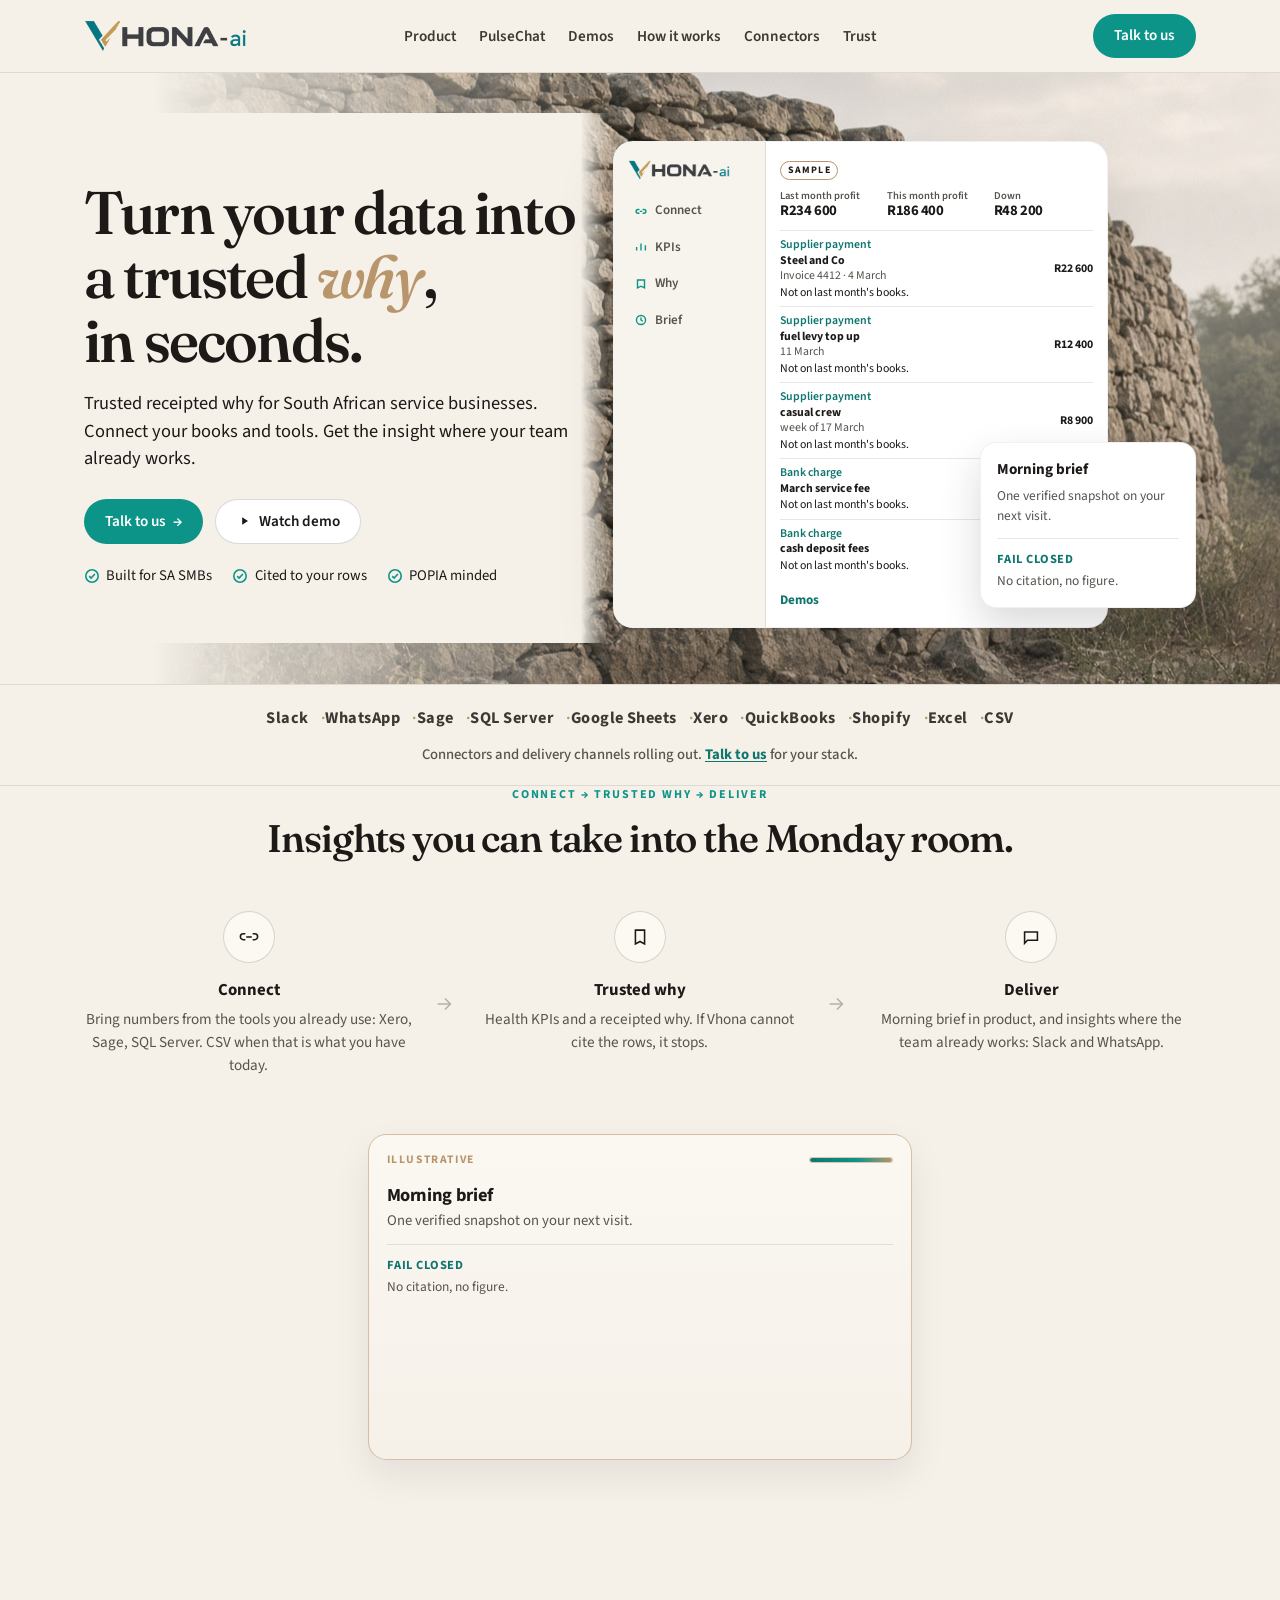
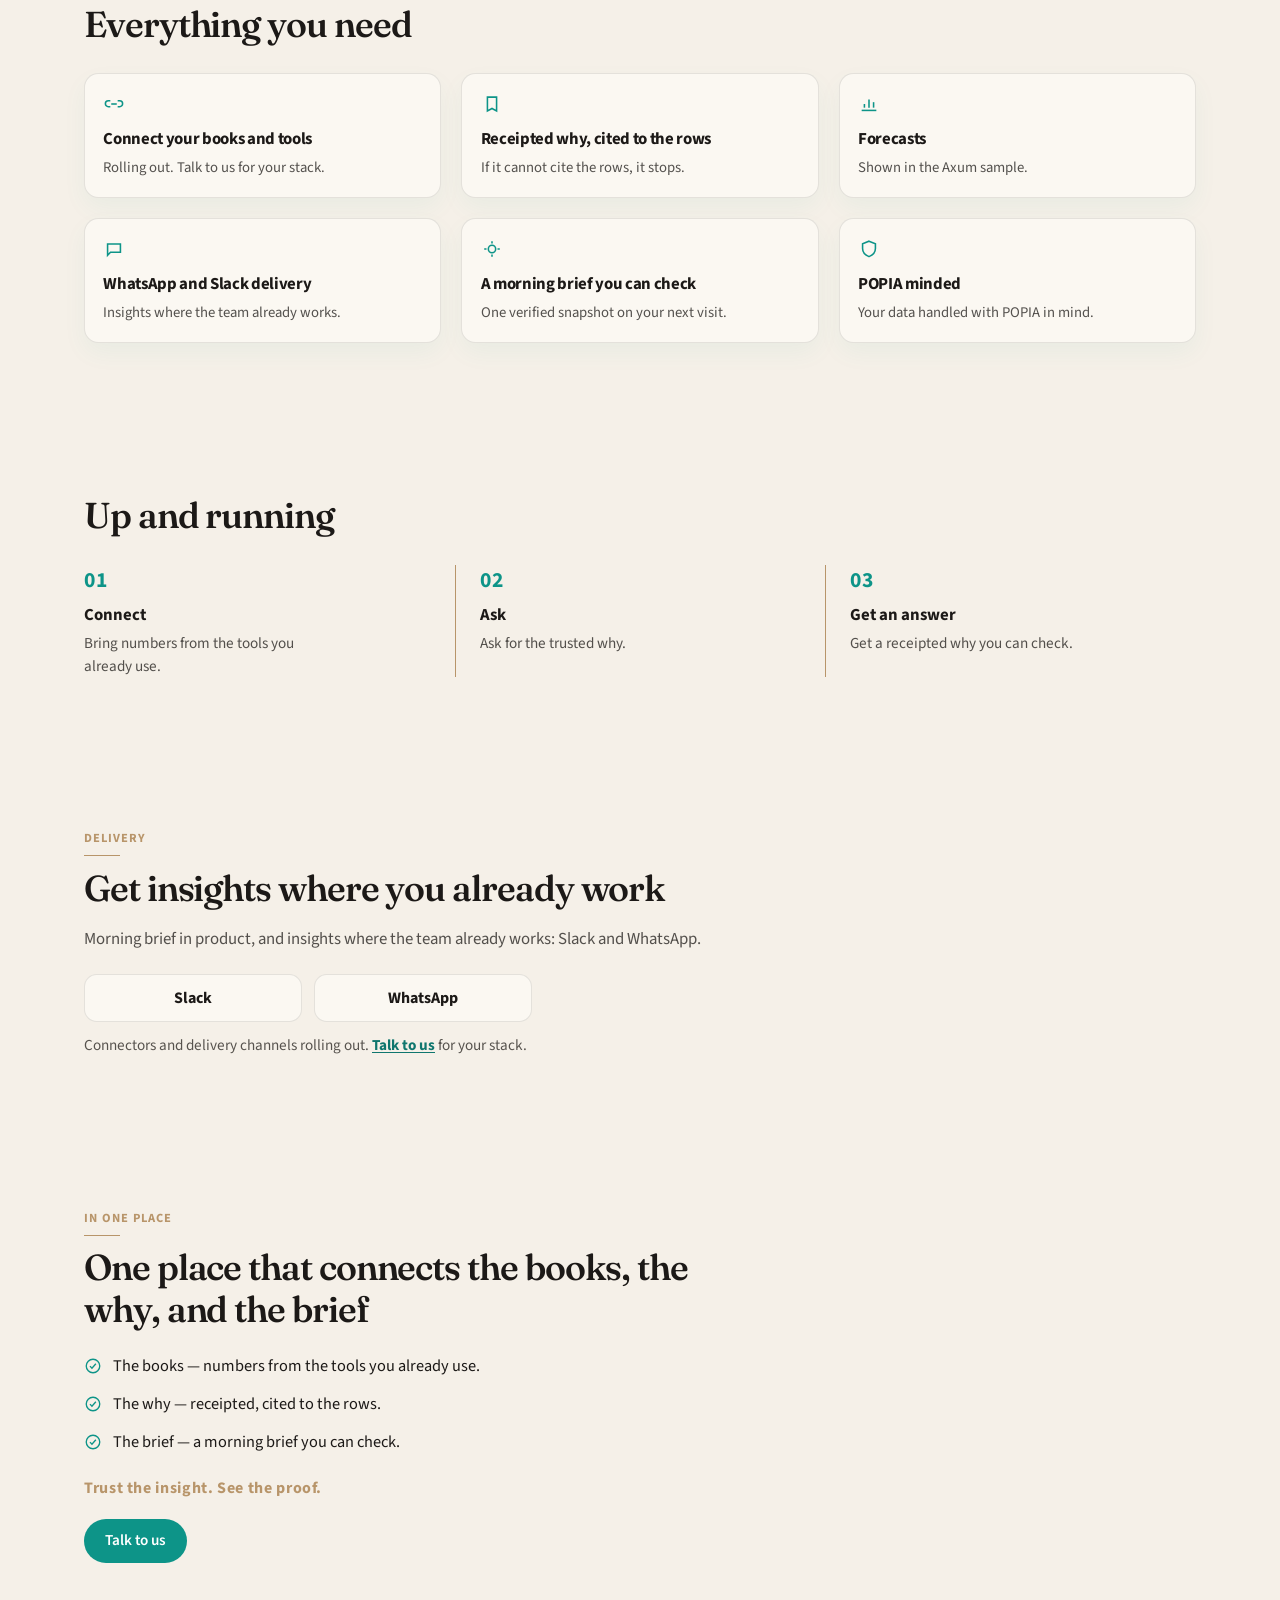
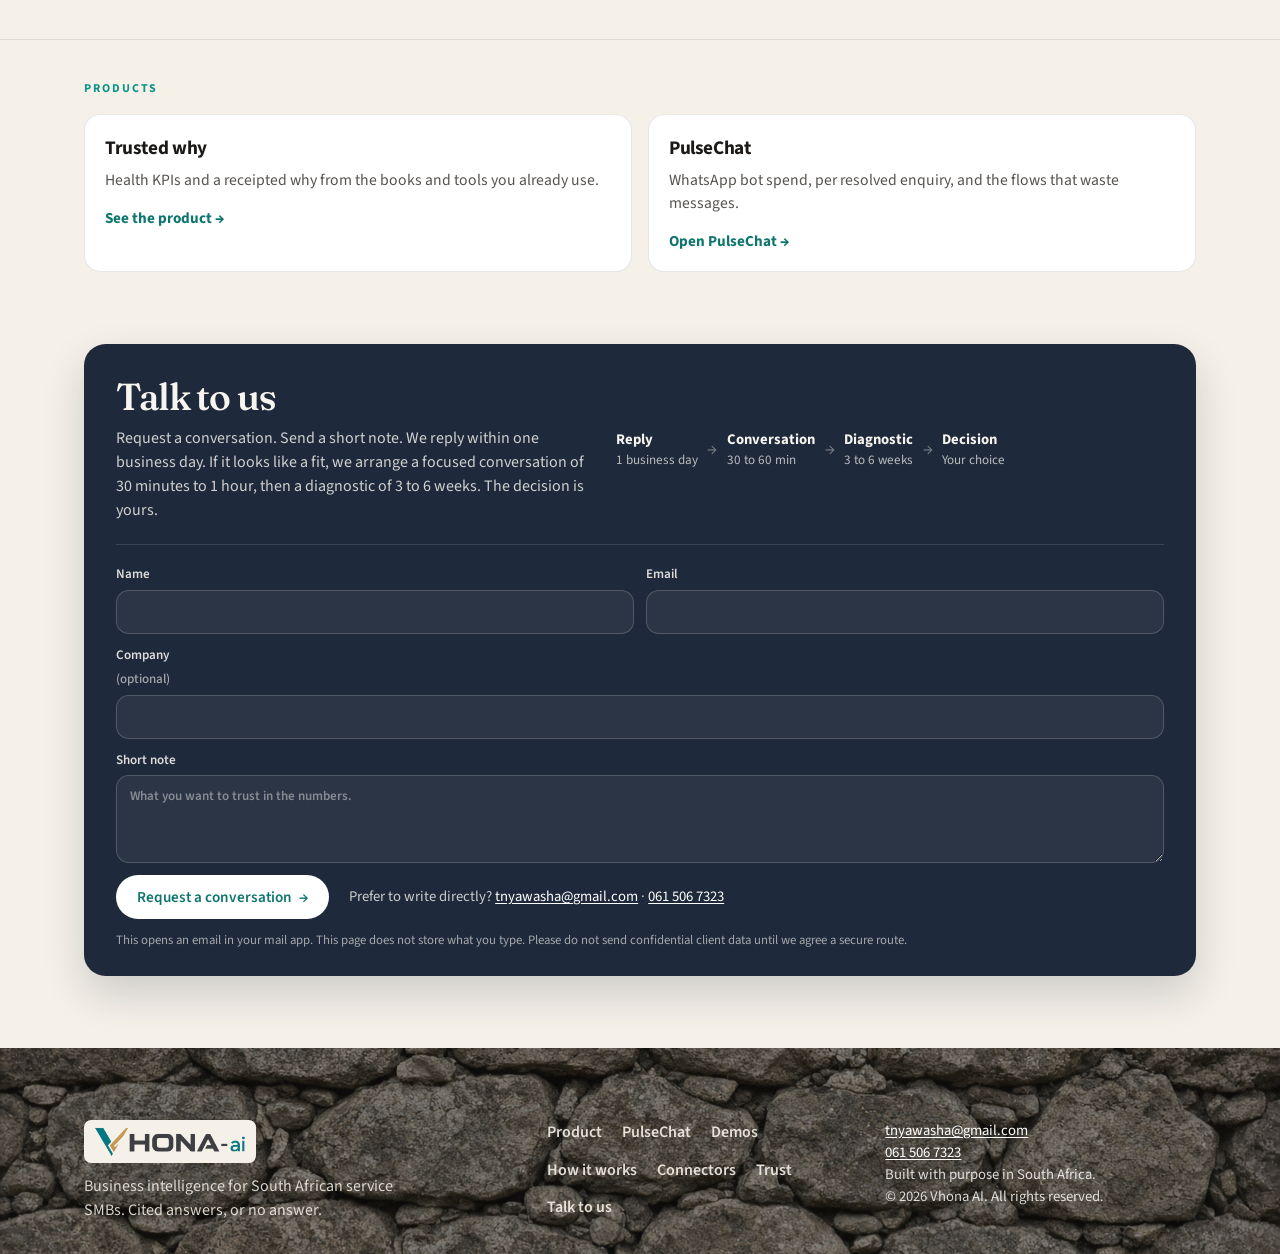
==== docs/index.html @ 6043f0ad "Add the four section homepage band before Talk to us. The band covers what you need, how to start, w" ====
<!DOCTYPE html>
<html lang="en">
<head>
  <script>document.documentElement.classList.add("js");</script>
  <meta charset="utf-8" />
  <meta name="viewport" content="width=device-width, initial-scale=1" />
  <title>Vhona AI: business intelligence for South African service SMBs</title>
  <meta name="description" content="Vhona AI gives South African service SMBs a trusted, receipted why from their books and tools, with proof cited to the rows, and insights where the team already works." />
  <link rel="preconnect" href="https://fonts.googleapis.com" />
  <link rel="preconnect" href="https://fonts.gstatic.com" crossorigin />
  <link href="https://fonts.googleapis.com/css2?family=Fraunces:ital,opsz,wght@0,9..144,560;0,9..144,640;1,9..144,560&family=Source+Sans+3:wght@400;500;600;700&display=swap" rel="stylesheet" />
  <style>
    :root {
      --cream: #F5F0E8;
      --cream-deep: #EDE6DA;
      --paper: #FFFFFF;
      --teal: #0D9488;
      --teal-dark: #0F766E;
      --brass: #B8956A;
      --indigo: #1E293B;
      --charcoal: #1C1917;
      --muted: #57534E;
      --stone: #57534E;
      --line: rgba(28, 25, 23, 0.1);
      --serif: "Fraunces", Georgia, "Times New Roman", serif;
      --sans: "Source Sans 3", "Segoe UI", sans-serif;
    }
    * { box-sizing: border-box; margin: 0; padding: 0; }
    html { scroll-behavior: smooth; scroll-padding-top: 5.5rem; }
    @media (max-width: 799px) {
      html { scroll-padding-top: 11rem; }
    }
    @media (prefers-reduced-motion: reduce) {
      html { scroll-behavior: auto; }
    }
    body {
      font-family: var(--sans);
      background: var(--cream);
      color: var(--charcoal);
      line-height: 1.5;
      min-height: 100vh;
    }
    a { color: inherit; text-decoration: none; }
    :focus-visible { outline: 2px solid var(--teal-dark); outline-offset: 3px; }
    .wrap { max-width: 72rem; margin: 0 auto; padding: 0 1.25rem; }
    .wordmark {
      display: inline-flex;
      align-items: center;
      line-height: 0;
    }
    .wordmark img {
      display: block;
      height: 32px;
      width: auto;
    }
    .nav {
      position: sticky;
      top: 0;
      z-index: 40;
      background: rgba(245, 240, 232, 0.92);
      backdrop-filter: blur(14px);
      border-bottom: 1px solid var(--line);
    }
    .nav-inner {
      display: grid;
      grid-template-columns: 1fr auto 1fr;
      align-items: center;
      min-height: 4.5rem;
      gap: 1rem;
    }
    .nav-links {
      display: flex;
      flex-wrap: wrap;
      gap: 0.15rem 1.15rem;
      justify-content: center;
      align-items: center;
    }
    .nav-links a {
      position: relative;
      font-size: 0.95rem;
      font-weight: 600;
      color: #3c3833;
      padding: 0.4rem 0.15rem;
      border-radius: 0.35rem;
      transition: color 0.15s ease, background 0.15s ease;
    }
    .nav-links a:hover { color: var(--teal-dark); background: rgba(13, 148, 136, 0.08); }
    .nav-links a.is-active { color: var(--teal-dark); }
    .nav-links a.is-active::after {
      content: "";
      position: absolute;
      left: 0.15rem;
      right: 0.15rem;
      bottom: 0.15rem;
      height: 2px;
      border-radius: 999px;
      background: var(--brass);
    }
    .nav-cta { justify-self: end; }
    .nav-cta .btn.is-active { background: var(--teal-dark); box-shadow: inset 0 -2px 0 var(--brass); }
    .btn {
      display: inline-flex;
      align-items: center;
      justify-content: center;
      gap: 0.45rem;
      border-radius: 999px;
      border: 1px solid transparent;
      font-family: var(--sans);
      font-weight: 600;
      font-size: 0.95rem;
      line-height: 1;
      padding: 0.85rem 1.25rem;
      cursor: pointer;
      transition: background 0.15s ease, border-color 0.15s ease, transform 0.15s ease;
    }
    .btn-teal { background: var(--teal); color: #fff; }
    .btn-teal:hover { background: var(--teal-dark); }
    .btn-ghost {
      background: var(--paper);
      color: var(--charcoal);
      border-color: rgba(28, 25, 23, 0.16);
    }
    .btn-ghost:hover { border-color: rgba(28, 25, 23, 0.32); }
    .btn-light { background: #fff; color: var(--teal-dark); }
    .btn-light:hover { background: var(--cream); }
    .hero { position: relative; overflow: hidden; padding: 4.25rem 0 3.5rem; }
    .hero-stone {
      position: absolute;
      inset: 0;
      background: url("hero-dry-stone.jpg") right center / cover no-repeat;
      -webkit-mask-image: linear-gradient(90deg, transparent 0%, transparent 12%, #000 48%);
      mask-image: linear-gradient(90deg, transparent 0%, transparent 12%, #000 48%);
      pointer-events: none;
    }
    .hero-grid {
      position: relative;
      z-index: 1;
      display: grid;
      gap: 2.5rem;
      align-items: center;
    }
    .hero-grid > .lift:first-child { position: relative; }
    .hero-grid > .lift:first-child::before {
      content: "";
      position: absolute;
      z-index: -1;
      pointer-events: none;
      top: -4.25rem;
      bottom: -3.5rem;
      left: calc(-1 * (max(0px, (100vw - 72rem) / 2) + 1.25rem));
      right: -1.65rem;
      background: linear-gradient(
        90deg,
        var(--cream) 0%,
        var(--cream) calc(100% - 1.65rem),
        rgba(245, 240, 232, 0) 100%
      );
    }
    .hero h1 {
      font-family: var(--serif);
      font-weight: 560;
      font-size: clamp(2.65rem, 4.7vw, 4.35rem);
      line-height: 1.06;
      letter-spacing: -0.03em;
      color: var(--charcoal);
      margin-bottom: 1.1rem;
    }
    .hero h1 em {
      font-style: italic;
      font-weight: 560;
      color: var(--brass);
    }
    .hero-lead {
      font-size: 1.15rem;
      color: var(--charcoal);
      max-width: 34rem;
      margin-bottom: 1.6rem;
    }
    .hero-actions { display: flex; flex-wrap: wrap; gap: 0.75rem; margin-bottom: 1.35rem; }
    .reassure { display: flex; flex-wrap: wrap; gap: 1.2rem 1.25rem; color: var(--charcoal); font-size: 0.92rem; }
    .reassure span { display: inline-flex; align-items: center; gap: 0.4rem; }
    .reassure svg { color: var(--teal); flex: none; }
    .hero-visual { position: relative; min-height: 22rem; }
    .app {
      background: var(--paper);
      border: 1px solid rgba(28, 25, 23, 0.06);
      border-radius: 1.25rem;
      box-shadow: 0 24px 60px rgba(28, 25, 23, 0.12);
      display: grid;
      grid-template-columns: 9.5rem 1fr;
      min-height: 24rem;
      margin-right: 5.5rem;
      overflow: hidden;
    }
    .app-nav {
      background: #f7f4ee;
      border-right: 1px solid var(--line);
      padding: 1rem 0.75rem;
    }
    .app-brand {
      padding: 0.15rem 0.15rem 0.85rem;
    }
    .app-brand img {
      display: block;
      height: 20px;
      width: auto;
      max-width: 100%;
    }
    .app-nav button, .app-nav a {
      width: 100%;
      display: flex;
      align-items: center;
      gap: 0.45rem;
      text-align: left;
      background: transparent;
      border: 0;
      border-radius: 0.65rem;
      color: var(--muted);
      font: inherit;
      font-size: 0.82rem;
      font-weight: 600;
      padding: 0.45rem 0.5rem;
      margin-bottom: 0.15rem;
    }
    .app-nav .is-on { background: #fff; color: var(--charcoal); box-shadow: 0 1px 2px rgba(28, 25, 23, 0.05); }
    .app-nav svg { color: var(--teal); flex: none; }
    .app-main { padding: 0.85rem 0.9rem 0.95rem; }
    .hero-sample {
      display: inline-block;
      margin-bottom: 0.55rem;
      padding: 0.08rem 0.4rem;
      border: 1px solid var(--brass);
      border-radius: 999px;
      color: var(--charcoal);
      font-size: 0.62rem;
      font-weight: 700;
      letter-spacing: 0.12em;
      text-transform: uppercase;
      line-height: 1.4;
    }
    .hero-profit {
      display: grid;
      grid-template-columns: repeat(3, minmax(0, 1fr));
      gap: 0.35rem 0.5rem;
      margin-bottom: 0.65rem;
    }
    .hero-profit span {
      display: block;
      font-size: 0.66rem;
      font-weight: 600;
      color: var(--muted);
      line-height: 1.25;
    }
    .hero-profit strong {
      display: block;
      margin-top: 0.08rem;
      font-size: 0.92rem;
      font-weight: 700;
      letter-spacing: -0.03em;
      font-variant-numeric: tabular-nums;
      line-height: 1.15;
    }
    .hero-books {
      list-style: none;
      margin: 0;
      padding: 0;
      border-top: 1px solid var(--line);
    }
    .hero-books li {
      display: grid;
      grid-template-columns: minmax(0, 1fr) auto;
      column-gap: 0.45rem;
      align-items: center;
      padding: 0.38rem 0;
      border-bottom: 1px solid var(--line);
      font-size: 0.74rem;
      line-height: 1.3;
    }
    .hero-books li:last-child { border-bottom: 0; }
    .hero-book-kind, .hero-book-name, .hero-book-meta, .hero-book-note { display: block; }
    .hero-book-kind { color: var(--teal-dark); font-weight: 600; }
    .hero-book-name { font-weight: 700; }
    .hero-book-meta { color: var(--muted); }
    .hero-book-note { margin-top: 0.08rem; }
    .hero-book-amount {
      font-weight: 700;
      font-variant-numeric: tabular-nums;
      white-space: nowrap;
    }
    .hero-to-demos {
      display: inline-block;
      margin-top: 0.75rem;
      color: var(--teal-dark);
      font-size: 0.82rem;
      font-weight: 700;
    }
    .hero-to-demos:hover { text-decoration: underline; text-underline-offset: 0.15em; }
    .app-kicker {
      font-size: 0.68rem;
      font-weight: 700;
      letter-spacing: 0.12em;
      text-transform: uppercase;
      color: var(--teal);
      margin-bottom: 0.35rem;
    }
    .app-main h2 { font-family: var(--sans); font-size: 1.15rem; font-weight: 700; letter-spacing: -0.02em; }
    .chip {
      display: inline-flex;
      margin-top: 0.55rem;
      padding: 0.25rem 0.6rem;
      border-radius: 999px;
      background: var(--cream-deep);
      border: 1px solid var(--line);
      font-size: 0.75rem;
      font-weight: 600;
      color: var(--muted);
    }
    .from-books { margin: 0.9rem 0 0.75rem; font-size: 0.82rem; color: var(--stone); }
    .from-books strong { display: block; color: var(--charcoal); font-size: 0.92rem; }
    .why-box {
      background: #f6f3ec;
      border-radius: 0.85rem;
      padding: 0.8rem 0.85rem;
      margin-bottom: 0.85rem;
    }
    .why-box header { display: flex; justify-content: space-between; gap: 0.5rem; align-items: center; margin-bottom: 0.3rem; }
    .why-box header span { font-size: 0.72rem; font-weight: 700; letter-spacing: 0.06em; text-transform: uppercase; color: var(--stone); }
    .badge {
      background: rgba(13, 148, 136, 0.12);
      color: var(--teal-dark);
      border-radius: 999px;
      padding: 0.15rem 0.45rem;
      font-size: 0.68rem;
      font-weight: 700;
    }
    .why-box p { font-size: 0.92rem; font-weight: 600; line-height: 1.35; }
    .bars { display: grid; gap: 0.45rem; }
    .bar-row { display: grid; grid-template-columns: 1fr auto; gap: 0.35rem 0.6rem; font-size: 0.78rem; color: var(--muted); }
    .track { grid-column: 1 / -1; height: 0.35rem; border-radius: 999px; background: rgba(28, 25, 23, 0.08); overflow: hidden; }
    .track i { display: block; height: 100%; border-radius: inherit; background: linear-gradient(90deg, var(--teal-dark), var(--teal)); }
    .brief-float {
      position: absolute;
      right: 0;
      bottom: 1.25rem;
      width: 13.5rem;
      background: #fff;
      border-radius: 1rem;
      box-shadow: 0 18px 40px rgba(28, 25, 23, 0.16);
      border: 1px solid rgba(28, 25, 23, 0.06);
      padding: 0.95rem 1rem;
    }
    .brief-float h3 { font-size: 0.95rem; margin-bottom: 0.3rem; }
    .brief-float p { font-size: 0.84rem; color: var(--muted); }
    .brief-float .rule { margin-top: 0.75rem; padding-top: 0.7rem; border-top: 1px solid var(--line); }
    .brief-float strong { display: block; font-size: 0.78rem; letter-spacing: 0.04em; text-transform: uppercase; color: var(--teal-dark); margin-bottom: 0.15rem; }
    .connectors { padding: 1.35rem 0 1.2rem; border-top: 1px solid var(--line); border-bottom: 1px solid var(--line); }
    .connector-strip {
      display: flex;
      flex-wrap: wrap;
      justify-content: center;
      align-items: baseline;
      gap: 0.35rem 0;
      list-style: none;
      margin: 0;
      padding: 0;
    }
    .connector-strip li {
      font-weight: 700;
      letter-spacing: 0.03em;
      color: #3c3833;
      font-size: 1.02rem;
    }
    .connector-strip li:not(:last-child)::after {
      content: "·";
      margin-left: 0.75rem;
      color: var(--brass);
      font-weight: 600;
    }
    .connector-note {
      text-align: center;
      margin-top: 0.8rem;
      font-size: 0.92rem;
      font-weight: 500;
      color: var(--muted);
    }
    .connector-note a {
      color: var(--teal-dark);
      font-weight: 700;
      text-decoration: underline;
      text-underline-offset: 0.15em;
    }
    section.block { padding: 4.25rem 0; }
    section.product { padding-top: 0; }
    .eyebrow {
      font-size: 0.75rem;
      font-weight: 700;
      letter-spacing: 0.16em;
      text-transform: uppercase;
      color: var(--teal);
      margin-bottom: 0.75rem;
    }
    .center { text-align: center; }
    h2.serif {
      font-family: var(--serif);
      font-weight: 560;
      font-size: clamp(1.85rem, 3vw, 2.6rem);
      letter-spacing: -0.03em;
      line-height: 1.15;
    }
    .lede { color: var(--muted); max-width: 40rem; margin: 0.85rem auto 0; font-size: 1.05rem; }
    .pillars { display: grid; gap: 1.75rem; margin-top: 2.5rem; }
    .pillar { text-align: center; padding: 0 0.5rem; }
    .icon-circle {
      width: 3.25rem;
      height: 3.25rem;
      margin: 0 auto 0.9rem;
      border-radius: 999px;
      border: 1.5px solid rgba(28, 25, 23, 0.16);
      display: grid;
      place-items: center;
      color: var(--charcoal);
      background: rgba(255, 252, 248, 0.65);
    }
    .pillar h3 { font-size: 1.15rem; margin-bottom: 0.4rem; }
    .pillar p { color: var(--muted); font-size: 0.98rem; }
    .path-row { display: grid; gap: 1.25rem; margin-top: 2.5rem; }
    .path-step { text-align: center; }
    .path-step h3 { font-size: 1.05rem; margin: 0.75rem 0 0.35rem; }
    .path-step p { color: var(--muted); font-size: 0.95rem; }
    .arrow { display: none; color: #b7b0a4; align-self: center; }
    .band-wrap { padding: 0 0 4.5rem; }
    .band {
      background: var(--indigo);
      color: #f8f5ef;
      border-radius: 1.35rem;
      padding: 1.75rem 1.5rem 1.5rem;
      box-shadow: 0 18px 40px rgba(30, 41, 59, 0.18);
    }
    .band :focus-visible { outline-color: #F5F0E8; }
    .band-top { display: grid; gap: 1.25rem; align-items: center; }
    .band h2 {
      font-family: var(--serif);
      font-weight: 560;
      font-size: clamp(1.8rem, 3vw, 2.35rem);
      letter-spacing: -0.03em;
      line-height: 1.1;
    }
    .band .promise { color: rgba(248, 245, 239, 0.82); margin-top: 0.55rem; max-width: 36rem; }
    .flow { display: flex; flex-wrap: wrap; gap: 0.55rem 0.35rem; align-items: center; }
    .flow-step strong { display: block; font-size: 0.92rem; }
    .flow-step span { display: block; color: rgba(248, 245, 239, 0.72); font-size: 0.82rem; }
    .flow-arrow { color: rgba(248, 245, 239, 0.45); padding: 0 0.25rem; }
    .band form { margin-top: 1.35rem; padding-top: 1.25rem; border-top: 1px solid rgba(255, 255, 255, 0.12); display: grid; gap: 0.75rem; }
    .form-row { display: grid; gap: 0.75rem; }
    .band label { display: grid; gap: 0.3rem; font-size: 0.82rem; font-weight: 600; color: rgba(248, 245, 239, 0.88); }
    .hint { font-weight: 500; color: rgba(248, 245, 239, 0.62); }
    .band input, .band textarea {
      width: 100%;
      font: inherit;
      color: #fff;
      background: rgba(255, 255, 255, 0.06);
      border: 1px solid rgba(255, 255, 255, 0.18);
      border-radius: 0.8rem;
      padding: 0.7rem 0.8rem;
    }
    .band textarea { min-height: 5.5rem; resize: vertical; }
    .band input::placeholder, .band textarea::placeholder { color: rgba(248, 245, 239, 0.45); }
    .band-actions { display: flex; flex-wrap: wrap; gap: 0.85rem 1.25rem; align-items: center; }
    .direct { font-size: 0.92rem; color: rgba(248, 245, 239, 0.8); }
    .direct a { color: #fff; text-decoration: underline; text-underline-offset: 0.15em; }
    .privacy { font-size: 0.8rem; color: rgba(248, 245, 239, 0.62); }
    .site-footer {
      position: relative;
      color: #FFFFFF;
      background: #1C1917 url("footer-dry-stone.jpg") center / cover no-repeat;
      padding: 4.5rem 0 2rem;
    }
    .site-footer::before {
      content: "";
      position: absolute;
      inset: 0;
      background: rgba(28, 25, 23, 0.36);
    }
    .footer-inner { position: relative; z-index: 1; display: grid; gap: 1.75rem; }
    .site-footer .wordmark {
      background: var(--cream);
      border-radius: 0.45rem;
      padding: 0.4rem 0.6rem;
    }
    .site-footer .wordmark img { height: 30px; }
    .site-footer p { max-width: 22rem; color: rgba(246, 241, 232, 0.86); margin-top: 0.65rem; }
    .foot-links { display: flex; flex-wrap: wrap; gap: 0.85rem 1.25rem; }
    .foot-links a { color: rgba(246, 241, 232, 0.9); font-weight: 600; }
    .foot-links a:hover { color: #fff; }
    .foot-meta { color: rgba(255, 255, 255, 0.82); font-size: 0.92rem; }
    .foot-meta span { display: block; }
    .foot-meta a { color: #FFFFFF; text-decoration: underline; text-underline-offset: 0.15em; }
    .products-strip {
      border-top: 1px solid var(--line);
      padding: 2.5rem 0 4.5rem;
    }
    .products-strip h2 {
      margin: 0 0 1rem;
    }
    .product-cards {
      display: grid;
      gap: 1rem;
    }
    .product-card {
      display: flex;
      flex-direction: column;
      align-items: flex-start;
      background: var(--paper);
      border: 1px solid var(--line);
      border-radius: 1rem;
      padding: 1.2rem 1.25rem 1.15rem;
      min-height: 100%;
    }
    .product-card:hover { border-color: rgba(13, 148, 136, 0.45); }
    .product-card h3 {
      font-size: 1.2rem;
      letter-spacing: -0.02em;
      margin-bottom: 0.35rem;
    }
    .product-card p { color: var(--muted); font-size: 0.98rem; }
    .product-card .go {
      margin-top: 0.9rem;
      color: var(--teal-dark);
      font-weight: 700;
      font-size: 0.95rem;
    }
    @media (min-width: 800px) {
      .hero-grid { grid-template-columns: minmax(0, 0.92fr) minmax(0, 1.08fr); gap: 2rem; }
      .pillars { grid-template-columns: repeat(3, 1fr); }
      .path-row { grid-template-columns: 1fr auto 1fr auto 1fr; align-items: start; }
      .arrow { display: grid; place-items: center; padding-top: 1.1rem; }
      .band { padding: 2rem 2rem 1.6rem; }
      .band-top { grid-template-columns: 1.05fr 1.2fr; }
      .form-row { grid-template-columns: 1fr 1fr; }
      .footer-inner { grid-template-columns: 1.4fr 1fr 1fr; align-items: start; }
      .product-cards { grid-template-columns: 1fr 1fr; }
    }
    .path-step {
      border-radius: 1.05rem;
      padding: 0.7rem 0 0.85rem;
    }
    .path-step .icon-circle {
      transition: border-color 0.45s ease, color 0.45s ease, box-shadow 0.45s ease, background-color 0.45s ease;
    }
    .path-step.is-on {
      background: rgba(255, 252, 248, 0.92);
      box-shadow:
        0 0 0 1px rgba(13, 148, 136, 0.72),
        0 0 0 4px rgba(184, 149, 106, 0.34),
        0 12px 28px rgba(13, 148, 136, 0.15);
    }
    .path-step.is-on .icon-circle {
      border-color: var(--teal);
      color: var(--teal-dark);
      background: #fff;
      box-shadow: 0 8px 18px rgba(13, 148, 136, 0.16);
    }
    .product-demo {
      max-width: 34rem;
      margin: 2.75rem auto 0;
    }
    .product-demo-card {
      background: linear-gradient(180deg, #fbf8f2 0%, var(--cream) 100%);
      border: 1px solid rgba(184, 149, 106, 0.55);
      border-radius: 1.15rem;
      box-shadow: 0 16px 36px rgba(28, 25, 23, 0.08);
      padding: 1rem 1.1rem 1.15rem;
    }
    .product-demo-head {
      display: flex;
      align-items: center;
      justify-content: space-between;
      gap: 1rem;
      margin-bottom: 0.85rem;
    }
    .product-demo-label {
      font-size: 0.72rem;
      font-weight: 700;
      letter-spacing: 0.14em;
      text-transform: uppercase;
      color: var(--brass);
    }
    .product-demo-pill {
      flex: 0 0 5.25rem;
      height: 0.4rem;
      border-radius: 999px;
      background: rgba(28, 25, 23, 0.08);
      border: 1px solid rgba(184, 149, 106, 0.35);
      overflow: hidden;
    }
    .product-demo-pill i {
      display: block;
      height: 100%;
      width: 100%;
      border-radius: inherit;
      background: linear-gradient(90deg, var(--teal-dark), var(--teal) 58%, var(--brass));
      transform: scaleX(0);
      transform-origin: left center;
    }
    .product-demo-stage { display: grid; }
    .demo-title {
      font-size: 1.15rem;
      font-weight: 700;
      letter-spacing: -0.02em;
    }
    .demo-copy { color: var(--muted); font-size: 0.92rem; }
    .product-demo-face .rule {
      margin-top: 0.75rem;
      padding-top: 0.7rem;
      border-top: 1px solid var(--line);
    }
    .product-demo-face .rule strong {
      display: block;
      font-size: 0.78rem;
      letter-spacing: 0.04em;
      text-transform: uppercase;
      color: var(--teal-dark);
      margin-bottom: 0.15rem;
    }
    .product-demo-face .rule p { font-size: 0.84rem; color: var(--muted); }
    .js .lift {
      opacity: 0;
      transform: translateY(10px);
      transition: opacity 0.55s ease, transform 0.55s ease;
      transition-delay: calc(var(--i, 0) * 70ms);
    }
    .js .lift.is-in {
      opacity: 1;
      transform: translateY(0);
    }
    .js .path-step.lift {
      transition: opacity 0.55s ease, transform 0.55s ease, box-shadow 0.45s ease, background-color 0.45s ease;
    }
    .js .path-step.lift.is-in.is-on { transform: translateY(-4px); }
    .hero-grid > .lift:nth-child(1) { --i: 0; }
    .hero-grid > .lift:nth-child(2) { --i: 1; }
    .connectors .wrap > .lift:nth-child(1) { --i: 0; }
    .connectors .wrap > .lift:nth-child(2) { --i: 1; }
    #product > .center.lift { --i: 0; }
    .path-row > .lift:nth-child(1) { --i: 0; }
    .path-row > .lift:nth-child(2) { --i: 1; }
    .path-row > .lift:nth-child(3) { --i: 2; }
    .path-row > .lift:nth-child(4) { --i: 3; }
    .path-row > .lift:nth-child(5) { --i: 4; }
    #product > .product-demo.lift { --i: 2; }
    #about .pillars > .lift:nth-child(1) { --i: 0; }
    #about .pillars > .lift:nth-child(2) { --i: 1; }
    #about .pillars > .lift:nth-child(3) { --i: 2; }
    .footer-inner > .lift:nth-child(1) { --i: 0; }
    .footer-inner > .lift:nth-child(2) { --i: 1; }
    .footer-inner > .lift:nth-child(3) { --i: 2; }
    .js .product-demo-face {
      grid-area: 1 / 1;
      opacity: 0;
      transform: translateY(6px);
      transition: opacity 350ms ease, transform 350ms ease;
      pointer-events: none;
    }
    .js .product-demo-face.is-on {
      opacity: 1;
      transform: translateY(0);
      z-index: 1;
      pointer-events: auto;
    }
    .js .product-demo.is-arming .product-demo-pill i {
      animation: demo-arm 2.2s linear forwards;
    }
    .js .product-demo.is-arming.is-paused .product-demo-pill i {
      animation-play-state: paused;
    }
    @keyframes demo-arm {
      from { transform: scaleX(0); }
      to { transform: scaleX(1); }
    }
    @media (prefers-reduced-motion: reduce) {
      .js .lift,
      .js .lift.is-in,
      .js .path-step.lift.is-in.is-on,
      .path-step.is-on,
      .js .product-demo-face,
      .js .product-demo-face.is-on {
        opacity: 1;
        transform: none;
        transition: none;
        animation: none;
      }
      .js .product-demo-face {
        grid-area: auto;
        pointer-events: auto;
      }
      .product-demo-stage { gap: 0.9rem; }
      .product-demo-face + .product-demo-face {
        border-top: 1px solid var(--line);
        padding-top: 0.9rem;
      }
      .product-demo-pill { display: none; }
      .js .product-demo.is-arming .product-demo-pill i { animation: none; }
    }
    @media (max-width: 799px) {
      .nav-inner { grid-template-columns: 1fr auto; }
      .nav-links { grid-column: 1 / -1; justify-content: flex-start; gap: 0.15rem 0.85rem; padding-bottom: 0.7rem; }
      .app { margin-right: 0; grid-template-columns: 1fr; }
      .app-nav { display: flex; gap: 0.25rem; overflow: auto; border-right: 0; border-bottom: 1px solid var(--line); }
      .app-brand { display: none; }
      .app-nav a { width: auto; white-space: nowrap; }
      .brief-float { position: static; width: auto; margin-top: 0.85rem; }
      .hero-stone { inset: auto 0 0 0; height: 46%; background-position: center 42%; -webkit-mask-image: linear-gradient(180deg, transparent, #000 36%); mask-image: linear-gradient(180deg, transparent, #000 36%); }
      .hero-grid > .lift:first-child::before {
        right: calc(-1 * (max(0px, (100vw - 72rem) / 2) + 1.25rem));
        bottom: -2.15rem;
        background: linear-gradient(
          180deg,
          var(--cream) 0%,
          var(--cream) calc(100% - 1.15rem),
          rgba(245, 240, 232, 0) 100%
        );
      }
    }
    .restore-band { background: var(--cream); }
    .restore-section { padding: 3.25rem 0; }
    .restore-eyebrow {
      font-size: 0.78rem;
      font-weight: 700;
      letter-spacing: 0.08em;
      text-transform: uppercase;
      color: var(--brass);
      margin-bottom: 0.7rem;
    }
    .restore-eyebrow::after {
      content: "";
      display: block;
      width: 2.25rem;
      height: 1px;
      margin-top: 0.45rem;
      background: var(--brass);
    }
    .restore-section h2 {
      font-family: var(--serif);
      font-weight: 560;
      font-size: clamp(1.5rem, 3vw, 2.25rem);
      letter-spacing: -0.03em;
      line-height: 1.15;
      color: var(--charcoal);
      max-width: 18em;
    }
    .need-grid {
      list-style: none;
      display: grid;
      gap: 1rem;
      margin-top: 1.75rem;
    }
    .need-card {
      background: #FBF8F2;
      border: 1px solid rgba(28, 25, 23, 0.1);
      border-radius: 0.9rem;
      padding: 1.15rem 1.15rem 1.2rem;
      box-shadow: 0 10px 24px rgba(13, 148, 136, 0.05);
    }
    .need-card svg { color: var(--teal); display: block; margin-bottom: 0.75rem; }
    .need-card h3 {
      font-size: 1.05rem;
      font-weight: 700;
      letter-spacing: -0.02em;
      color: var(--charcoal);
      margin-bottom: 0.3rem;
    }
    .need-card p {
      color: rgba(28, 25, 23, 0.75);
      font-size: 0.92rem;
      line-height: 1.45;
    }
    .run-steps {
      list-style: none;
      display: grid;
      gap: 1.35rem;
      margin-top: 1.75rem;
    }
    .run-steps li h3 {
      font-size: 1.05rem;
      font-weight: 700;
      margin: 0.35rem 0 0.25rem;
      color: var(--charcoal);
    }
    .run-steps li p {
      color: rgba(28, 25, 23, 0.75);
      font-size: 0.95rem;
      max-width: 28ch;
    }
    .run-num {
      display: block;
      color: var(--teal);
      font-weight: 700;
      font-size: 1.35rem;
      letter-spacing: 0.04em;
    }
    .restore-copy {
      margin-top: 1.15rem;
      max-width: 42rem;
      color: rgba(28, 25, 23, 0.75);
      font-size: 1.05rem;
    }
    .restore-support {
      margin-top: 0.75rem;
      color: var(--muted);
      font-size: 0.95rem;
    }
    .restore-support a {
      color: var(--teal-dark);
      font-weight: 700;
      text-decoration: underline;
      text-underline-offset: 0.15em;
    }
    .channel-pair {
      display: grid;
      grid-template-columns: 1fr 1fr;
      gap: 0.75rem;
      margin-top: 1.35rem;
      max-width: 28rem;
    }
    .channel-pair span {
      display: block;
      text-align: center;
      padding: 0.7rem 0.5rem;
      border-radius: 0.8rem;
      border: 1px solid rgba(28, 25, 23, 0.1);
      background: #FBF8F2;
      color: var(--charcoal);
      font-weight: 700;
    }
    .place-list {
      list-style: none;
      margin-top: 1.5rem;
      display: grid;
      gap: 0.85rem;
      max-width: 36rem;
    }
    .place-list li {
      display: grid;
      grid-template-columns: auto minmax(0, 1fr);
      gap: 0.7rem;
      align-items: start;
      color: var(--charcoal);
      font-size: 1.02rem;
    }
    .place-list svg { color: var(--teal); margin-top: 0.15rem; }
    .restore-close {
      margin-top: 1.35rem;
      color: var(--brass);
      font-weight: 700;
      letter-spacing: 0.04em;
    }
    .restore-cta { margin-top: 1.15rem; }
    @media (min-width: 560px) {
      .need-grid { grid-template-columns: 1fr 1fr; }
    }
    @media (min-width: 800px) {
      .restore-section { padding: 4.75rem 0; }
      .run-steps {
        grid-template-columns: 1fr 1fr 1fr;
        gap: 0;
      }
      .run-steps li { padding-right: 1.25rem; }
      .run-steps li + li {
        border-left: 1px solid var(--brass);
        padding-left: 1.5rem;
      }
    }
    @media (min-width: 960px) {
      .need-grid { grid-template-columns: repeat(3, minmax(0, 1fr)); gap: 1.25rem; }
    }
  </style>
</head>
<body>
  <header class="nav">
    <div class="wrap nav-inner">
      <a class="wordmark" href="#top"><img src="vhona-wordmark.png" alt="Vhona AI" /></a>
      <nav class="nav-links" aria-label="Primary">
        <a href="#product" data-nav>Product</a>
        <a href="pulsechat/">PulseChat</a>
        <a href="demos/">Demos</a>
        <a href="#how-it-works" data-nav>How it works</a>
        <a href="#connectors" data-nav>Connectors</a>
        <a href="#about" data-nav>Trust</a>
      </nav>
      <div class="nav-cta">
        <a class="btn btn-teal" href="#contact" data-nav>Talk to us</a>
      </div>
    </div>
  </header>

  <main id="top">
    <section class="hero">
      <div class="hero-stone" aria-hidden="true"></div>
      <div class="wrap hero-grid">
        <div class="lift">
          <h1>Turn your data into<br />a trusted <em>why</em>,<br />in seconds.</h1>
          <p class="hero-lead">Trusted receipted why for South African service businesses. Connect your books and tools. Get the insight where your team already works.</p>
          <div class="hero-actions">
            <a class="btn btn-teal" href="#contact">Talk to us <span aria-hidden="true">→</span></a>
            <a class="btn btn-ghost" href="books/">
              <svg width="16" height="16" viewBox="0 0 16 16" aria-hidden="true" fill="currentColor"><path d="M6.2 4.2v7.6L12 8 6.2 4.2z"/></svg>
              Watch demo
            </a>
          </div>
          <div class="reassure">
            <span>
              <svg width="16" height="16" viewBox="0 0 16 16" aria-hidden="true" fill="none" stroke="currentColor" stroke-width="1.6"><circle cx="8" cy="8" r="6.2"/><path d="M5.2 8.2 7.1 10l3.8-4"/></svg>
              Built for SA SMBs
            </span>
            <span>
              <svg width="16" height="16" viewBox="0 0 16 16" aria-hidden="true" fill="none" stroke="currentColor" stroke-width="1.6"><circle cx="8" cy="8" r="6.2"/><path d="M5.2 8.2 7.1 10l3.8-4"/></svg>
              Cited to your rows
            </span>
            <span>
              <svg width="16" height="16" viewBox="0 0 16 16" aria-hidden="true" fill="none" stroke="currentColor" stroke-width="1.6"><circle cx="8" cy="8" r="6.2"/><path d="M5.2 8.2 7.1 10l3.8-4"/></svg>
              POPIA minded
            </span>
          </div>
        </div>

        <div class="hero-visual lift">
          <article class="app" aria-label="Profit">
            <div class="app-nav">
              <div class="app-brand"><img src="vhona-wordmark.png" alt="Vhona AI" /></div>
              <a href="#product"><svg width="14" height="14" viewBox="0 0 16 16" fill="none" stroke="currentColor" stroke-width="1.6"><path d="M6.2 6.2H4.6a2.2 2.2 0 0 0 0 4.4h1.6M9.8 6.2h1.6a2.2 2.2 0 0 1 0 4.4H9.8M6.6 8.4h2.8"/></svg>Connect</a>
              <a href="#product"><svg width="14" height="14" viewBox="0 0 16 16" fill="none" stroke="currentColor" stroke-width="1.6"><path d="M3 12V8M8 12V4M13 12V6"/></svg>KPIs</a>
              <a href="#product"><svg width="14" height="14" viewBox="0 0 16 16" fill="none" stroke="currentColor" stroke-width="1.6"><path d="M4 3.5h8v9l-4-2-4 2v-9z"/></svg>Why</a>
              <a href="#product"><svg width="14" height="14" viewBox="0 0 16 16" fill="none" stroke="currentColor" stroke-width="1.6"><circle cx="8" cy="8" r="5.2"/><path d="M8 5.2V8l2 1.4"/></svg>Brief</a>
            </div>
            <div class="app-main">
              <p class="hero-sample">Sample</p>
              <div class="hero-profit">
                <p><span>Last month profit</span><strong>R234&nbsp;600</strong></p>
                <p><span>This month profit</span><strong>R186&nbsp;400</strong></p>
                <p><span>Down</span><strong>R48&nbsp;200</strong></p>
              </div>
              <ul class="hero-books">
                <li>
                  <span>
                    <span class="hero-book-kind">Supplier payment</span>
                    <span class="hero-book-name">Steel and Co</span>
                    <span class="hero-book-meta">Invoice 4412 · 4 March</span>
                    <span class="hero-book-note">Not on last month's books.</span>
                  </span>
                  <span class="hero-book-amount">R22&nbsp;600</span>
                </li>
                <li>
                  <span>
                    <span class="hero-book-kind">Supplier payment</span>
                    <span class="hero-book-name">fuel levy top up</span>
                    <span class="hero-book-meta">11 March</span>
                    <span class="hero-book-note">Not on last month's books.</span>
                  </span>
                  <span class="hero-book-amount">R12&nbsp;400</span>
                </li>
                <li>
                  <span>
                    <span class="hero-book-kind">Supplier payment</span>
                    <span class="hero-book-name">casual crew</span>
                    <span class="hero-book-meta">week of 17 March</span>
                    <span class="hero-book-note">Not on last month's books.</span>
                  </span>
                  <span class="hero-book-amount">R8&nbsp;900</span>
                </li>
                <li>
                  <span>
                    <span class="hero-book-kind">Bank charge</span>
                    <span class="hero-book-name">March service fee</span>
                    <span class="hero-book-note">Not on last month's books.</span>
                  </span>
                  <span class="hero-book-amount">R2&nbsp;850</span>
                </li>
                <li>
                  <span>
                    <span class="hero-book-kind">Bank charge</span>
                    <span class="hero-book-name">cash deposit fees</span>
                    <span class="hero-book-note">Not on last month's books.</span>
                  </span>
                  <span class="hero-book-amount">R1&nbsp;450</span>
                </li>
              </ul>
              <a class="hero-to-demos" href="demos/">Demos</a>
            </div>
          </article>
          <aside class="brief-float">
            <h3>Morning brief</h3>
            <p>One verified snapshot on your next visit.</p>
            <div class="rule">
              <strong>Fail closed</strong>
              <p>No citation, no figure.</p>
            </div>
          </aside>
        </div>
      </div>
    </section>

    <section class="block product">
      <div class="connectors" id="connectors" aria-label="Connectors and delivery channels">
        <div class="wrap">
          <ul class="connector-strip lift">
            <li>Slack</li>
            <li>WhatsApp</li>
            <li>Sage</li>
            <li>SQL Server</li>
            <li>Google Sheets</li>
            <li>Xero</li>
            <li>QuickBooks</li>
            <li>Shopify</li>
            <li>Excel</li>
            <li>CSV</li>
          </ul>
          <p class="connector-note lift">Connectors and delivery channels rolling out. <a href="#contact">Talk to us</a> for your stack.</p>
        </div>
      </div>
      <div class="wrap" id="product">
        <div class="center lift">
          <p class="eyebrow">Connect → Trusted why → Deliver</p>
          <h2 class="serif">Insights you can take into the Monday room.</h2>
        </div>
        <div class="path-row" id="how-it-works">
          <article class="path-step lift">
            <div class="icon-circle" aria-hidden="true">
              <svg width="22" height="22" viewBox="0 0 24 24" fill="none" stroke="currentColor" stroke-width="1.7"><path d="M9 12h6"/><path d="M8 8.5H5.8a3.2 3.2 0 0 0 0 6.4H8"/><path d="M16 8.5h2.2a3.2 3.2 0 0 1 0 6.4H16"/></svg>
            </div>
            <h3>Connect</h3>
            <p>Bring numbers from the tools you already use: Xero, Sage, SQL Server. CSV when that is what you have today.</p>
          </article>
          <div class="arrow lift" aria-hidden="true">
            <svg width="22" height="22" viewBox="0 0 24 24" fill="none" stroke="currentColor" stroke-width="1.7"><path d="M5 12h14M13 6l6 6-6 6"/></svg>
          </div>
          <article class="path-step lift">
            <div class="icon-circle" aria-hidden="true">
              <svg width="22" height="22" viewBox="0 0 24 24" fill="none" stroke="currentColor" stroke-width="1.7"><path d="M7 4.5h10v15l-5-2.6-5 2.6v-15z"/></svg>
            </div>
            <h3>Trusted why</h3>
            <p>Health KPIs and a receipted why. If Vhona cannot cite the rows, it stops.</p>
          </article>
          <div class="arrow lift" aria-hidden="true">
            <svg width="22" height="22" viewBox="0 0 24 24" fill="none" stroke="currentColor" stroke-width="1.7"><path d="M5 12h14M13 6l6 6-6 6"/></svg>
          </div>
          <article class="path-step lift">
            <div class="icon-circle" aria-hidden="true">
              <svg width="22" height="22" viewBox="0 0 24 24" fill="none" stroke="currentColor" stroke-width="1.7"><path d="M5 6.5h14v9H8.2L5 18.8V6.5z"/></svg>
            </div>
            <h3>Deliver</h3>
            <p>Morning brief in product, and insights where the team already works: Slack and WhatsApp.</p>
          </article>
        </div>
        <div class="product-demo lift" data-demo>
          <div class="product-demo-card" role="group" aria-label="Illustrative">
            <div class="product-demo-head">
              <p class="product-demo-label" aria-hidden="true">Illustrative</p>
              <div class="product-demo-pill" aria-hidden="true"><i></i></div>
            </div>
            <div class="product-demo-stage" aria-hidden="true">
              <article class="product-demo-face is-on">
                <p class="app-kicker">Overview</p>
                <p class="demo-title">Health KPIs</p>
                <div class="chip">South African service SMB</div>
                <p class="from-books"><strong>From your books</strong>Connected numbers for this period</p>
                <div class="bars">
                  <div class="bar-row"><span>Supplier payments</span><span>3 rows</span><div class="track"><i style="width:72%"></i></div></div>
                  <div class="bar-row"><span>Bank charges</span><span>2 rows</span><div class="track"><i style="width:48%"></i></div></div>
                  <div class="bar-row"><span>Card fees</span><span>1 row</span><div class="track"><i style="width:28%"></i></div></div>
                </div>
              </article>
              <article class="product-demo-face">
                <div class="why-box">
                  <header><span>Receipted why</span><span class="badge">Cited</span></header>
                  <p>Expenses moved on the supplier payments in this period.</p>
                </div>
                <p class="demo-copy">Health KPIs and a receipted why. If Vhona cannot cite the rows, it stops.</p>
              </article>
              <article class="product-demo-face">
                <p class="demo-title">Morning brief</p>
                <p class="demo-copy">One verified snapshot on your next visit.</p>
                <div class="rule">
                  <strong>Fail closed</strong>
                  <p>No citation, no figure.</p>
                </div>
              </article>
            </div>
          </div>
        </div>
      </div>
    </section>

    <div class="restore-band">
      <section class="restore-section" id="everything" aria-labelledby="everything-title">
        <div class="wrap">
          <h2 id="everything-title">Everything you need</h2>
          <ul class="need-grid">
            <li class="need-card">
              <svg width="22" height="22" viewBox="0 0 24 24" fill="none" stroke="currentColor" stroke-width="1.7" aria-hidden="true"><path d="M9 12h6"/><path d="M8 8.5H5.8a3.2 3.2 0 0 0 0 6.4H8"/><path d="M16 8.5h2.2a3.2 3.2 0 0 1 0 6.4H16"/></svg>
              <h3>Connect your books and tools</h3>
              <p>Rolling out. Talk to us for your stack.</p>
            </li>
            <li class="need-card">
              <svg width="22" height="22" viewBox="0 0 24 24" fill="none" stroke="currentColor" stroke-width="1.7" aria-hidden="true"><path d="M7 4.5h10v15l-5-2.6-5 2.6v-15z"/></svg>
              <h3>Receipted why, cited to the rows</h3>
              <p>If it cannot cite the rows, it stops.</p>
            </li>
            <li class="need-card">
              <svg width="22" height="22" viewBox="0 0 24 24" fill="none" stroke="currentColor" stroke-width="1.7" aria-hidden="true"><path d="M4 19h16"/><path d="M7 16v-4"/><path d="M12 16V7"/><path d="M17 16v-6"/></svg>
              <h3>Forecasts</h3>
              <p>Shown in the Axum sample.</p>
            </li>
            <li class="need-card">
              <svg width="22" height="22" viewBox="0 0 24 24" fill="none" stroke="currentColor" stroke-width="1.7" aria-hidden="true"><path d="M5 6.5h14v9H8.2L5 18.8V6.5z"/></svg>
              <h3>WhatsApp and Slack delivery</h3>
              <p>Insights where the team already works.</p>
            </li>
            <li class="need-card">
              <svg width="22" height="22" viewBox="0 0 24 24" fill="none" stroke="currentColor" stroke-width="1.7" aria-hidden="true"><circle cx="12" cy="12" r="4"/><path d="M12 3.5V6M12 18v2.5M3.5 12H6M18 12h2.5"/></svg>
              <h3>A morning brief you can check</h3>
              <p>One verified snapshot on your next visit.</p>
            </li>
            <li class="need-card">
              <svg width="22" height="22" viewBox="0 0 24 24" fill="none" stroke="currentColor" stroke-width="1.7" aria-hidden="true"><path d="M12 3.5 19 6.2v5.3c0 4.2-2.8 7.2-7 8.8-4.2-1.6-7-4.6-7-8.8V6.2L12 3.5z"/></svg>
              <h3>POPIA minded</h3>
              <p>Your data handled with POPIA in mind.</p>
            </li>
          </ul>
        </div>
      </section>

      <section class="restore-section" id="up-and-running" aria-labelledby="running-title">
        <div class="wrap">
          <h2 id="running-title">Up and running</h2>
          <ol class="run-steps">
            <li>
              <span class="run-num">01</span>
              <h3>Connect</h3>
              <p>Bring numbers from the tools you already use.</p>
            </li>
            <li>
              <span class="run-num">02</span>
              <h3>Ask</h3>
              <p>Ask for the trusted why.</p>
            </li>
            <li>
              <span class="run-num">03</span>
              <h3>Get an answer</h3>
              <p>Get a receipted why you can check.</p>
            </li>
          </ol>
        </div>
      </section>

      <section class="restore-section" id="delivery" aria-labelledby="delivery-title">
        <div class="wrap">
          <p class="restore-eyebrow">Delivery</p>
          <h2 id="delivery-title">Get insights where you already work</h2>
          <p class="restore-copy">Morning brief in product, and insights where the team already works: Slack and WhatsApp.</p>
          <div class="channel-pair" aria-hidden="true">
            <span>Slack</span>
            <span>WhatsApp</span>
          </div>
          <p class="restore-support">Connectors and delivery channels rolling out. <a href="#contact">Talk to us</a> for your stack.</p>
        </div>
      </section>

      <section class="restore-section" id="about" aria-labelledby="place-title">
        <div class="wrap">
          <p class="restore-eyebrow">In one place</p>
          <h2 id="place-title">One place that connects the books, the why, and the brief</h2>
          <ul class="place-list">
            <li>
              <svg width="18" height="18" viewBox="0 0 24 24" fill="none" stroke="currentColor" stroke-width="1.8" aria-hidden="true"><circle cx="12" cy="12" r="9"/><path d="M8 12.2 10.6 15l5.2-6"/></svg>
              <span>The books — numbers from the tools you already use.</span>
            </li>
            <li>
              <svg width="18" height="18" viewBox="0 0 24 24" fill="none" stroke="currentColor" stroke-width="1.8" aria-hidden="true"><circle cx="12" cy="12" r="9"/><path d="M8 12.2 10.6 15l5.2-6"/></svg>
              <span>The why — receipted, cited to the rows.</span>
            </li>
            <li>
              <svg width="18" height="18" viewBox="0 0 24 24" fill="none" stroke="currentColor" stroke-width="1.8" aria-hidden="true"><circle cx="12" cy="12" r="9"/><path d="M8 12.2 10.6 15l5.2-6"/></svg>
              <span>The brief — a morning brief you can check.</span>
            </li>
          </ul>
          <p class="restore-close">Trust the insight. See the proof.</p>
          <a class="btn btn-teal restore-cta" href="#contact">Talk to us</a>
        </div>
      </section>
    </div>

    <section class="products-strip" aria-labelledby="products-heading">
      <div class="wrap">
        <h2 class="eyebrow" id="products-heading">Products</h2>
        <div class="product-cards">
          <a class="product-card" href="#product">
            <h3>Trusted why</h3>
            <p>Health KPIs and a receipted why from the books and tools you already use.</p>
            <span class="go">See the product →</span>
          </a>
          <a class="product-card" href="pulsechat/">
            <h3>PulseChat</h3>
            <p>WhatsApp bot spend, per resolved enquiry, and the flows that waste messages.</p>
            <span class="go">Open PulseChat →</span>
          </a>
        </div>
      </div>
    </section>

    <section class="band-wrap" id="contact">
      <div class="wrap">
        <div class="band lift">
          <div class="band-top">
            <div>
              <h2>Talk to us</h2>
              <p class="promise">Request a conversation. Send a short note. We reply within one business day. If it looks like a fit, we arrange a focused conversation of 30 minutes to 1 hour, then a diagnostic of 3 to 6 weeks. The decision is yours.</p>
            </div>
            <div class="flow" aria-label="What happens next">
              <div class="flow-step"><strong>Reply</strong><span>1 business day</span></div>
              <span class="flow-arrow" aria-hidden="true">→</span>
              <div class="flow-step"><strong>Conversation</strong><span>30 to 60 min</span></div>
              <span class="flow-arrow" aria-hidden="true">→</span>
              <div class="flow-step"><strong>Diagnostic</strong><span>3 to 6 weeks</span></div>
              <span class="flow-arrow" aria-hidden="true">→</span>
              <div class="flow-step"><strong>Decision</strong><span>Your choice</span></div>
            </div>
          </div>
          <form id="conversation-form" action="mailto:tnyawasha@gmail.com?subject=Vhona%20AI%3A%20request%20a%20conversation" method="post" enctype="text/plain">
            <div class="form-row">
              <label>Name
                <input name="name" type="text" autocomplete="name" required maxlength="120" />
              </label>
              <label>Email
                <input name="email" type="email" autocomplete="email" required maxlength="200" />
              </label>
            </div>
            <label>Company <span class="hint">(optional)</span>
              <input name="company" type="text" autocomplete="organization" maxlength="160" />
            </label>
            <label>Short note
              <textarea name="note" required maxlength="1000" placeholder="What you want to trust in the numbers."></textarea>
            </label>
            <div class="band-actions">
              <button class="btn btn-light" type="submit">Request a conversation <span aria-hidden="true">→</span></button>
              <p class="direct">Prefer to write directly? <a href="mailto:tnyawasha@gmail.com?subject=Vhona%20AI%3A%20request%20a%20conversation">tnyawasha@gmail.com</a> · <a href="tel:+27615067323">061 506 7323</a></p>
            </div>
            <p class="privacy">This opens an email in your mail app. This page does not store what you type. Please do not send confidential client data until we agree a secure route.</p>
          </form>
        </div>
      </div>
    </section>
  </main>

  <footer class="site-footer">
    <div class="wrap footer-inner">
      <div class="lift">
        <div class="wordmark"><img src="vhona-wordmark.png" alt="Vhona AI" /></div>
        <p>Business intelligence for South African service SMBs. Cited answers, or no answer.</p>
      </div>
      <nav class="foot-links lift" aria-label="Footer">
        <a href="#product">Product</a>
        <a href="pulsechat/">PulseChat</a>
        <a href="demos/">Demos</a>
        <a href="#how-it-works">How it works</a>
        <a href="#connectors">Connectors</a>
        <a href="#about">Trust</a>
        <a href="#contact">Talk to us</a>
      </nav>
      <div class="foot-meta lift">
        <span><a href="mailto:tnyawasha@gmail.com">tnyawasha@gmail.com</a></span>
        <span><a href="tel:+27615067323">061 506 7323</a></span>
        <span>Built with purpose in South Africa.</span>
        <span>© 2026 Vhona AI. All rights reserved.</span>
      </div>
    </div>
  </footer>

  <script>
    (function () {
      var form = document.getElementById("conversation-form");
      if (!form) return;
      form.addEventListener("submit", function (event) {
        event.preventDefault();
        var data = new FormData(form);
        var name = String(data.get("name") || "").trim();
        var email = String(data.get("email") || "").trim();
        var company = String(data.get("company") || "").trim();
        var note = String(data.get("note") || "").trim();
        var lines = ["Name: " + name, "Email: " + email];
        if (company) lines.push("Company: " + company);
        lines.push("", note);
        window.location.href = "mailto:tnyawasha@gmail.com?subject=" +
          encodeURIComponent("Vhona AI: request a conversation") +
          "&body=" + encodeURIComponent(lines.join("\n"));
      });
    })();
    (function () {
      var links = Array.prototype.slice.call(document.querySelectorAll("[data-nav]"));
      if (!links.length) return;
      var seen = {};
      var sections = [];
      links.forEach(function (link) {
        var id = (link.getAttribute("href") || "").replace("#", "");
        var section = id && document.getElementById(id);
        if (!section || seen[id]) return;
        seen[id] = true;
        sections.push(section);
      });
      sections.sort(function (a, b) {
        return a.compareDocumentPosition(b) & Node.DOCUMENT_POSITION_FOLLOWING ? -1 : 1;
      });
      function setActive(id) {
        links.forEach(function (link) {
          var on = (link.getAttribute("href") || "") === "#" + id;
          link.classList.toggle("is-active", on);
          if (on) link.setAttribute("aria-current", "true");
          else link.removeAttribute("aria-current");
        });
      }
      function currentId() {
        var nav = document.querySelector(".nav");
        var line = (nav ? nav.getBoundingClientRect().height : 72) + 36;
        var id = "";
        sections.forEach(function (section) {
          if (section.getBoundingClientRect().top <= line) id = section.id;
        });
        var doc = document.documentElement;
        if (window.innerHeight + window.scrollY >= doc.scrollHeight - 2) {
          id = sections.length ? sections[sections.length - 1].id : id;
        }
        return id;
      }
      var frame = 0;
      function onScroll() {
        if (frame) return;
        frame = window.requestAnimationFrame(function () {
          frame = 0;
          setActive(currentId());
        });
      }
      window.addEventListener("scroll", onScroll, { passive: true });
      window.addEventListener("resize", onScroll);
      window.addEventListener("hashchange", onScroll);
      window.addEventListener("load", onScroll);
      onScroll();
    })();
    (function () {
      var reduceQuery = window.matchMedia("(prefers-reduced-motion: reduce)");
      var STEP_MS = 2200;
      function reduced() { return reduceQuery.matches; }

      var lifts = Array.prototype.slice.call(document.querySelectorAll(".lift"));
      var revealIo = null;
      function revealAll() {
        lifts.forEach(function (node) { node.classList.add("is-in"); });
      }
      function armReveal() {
        if (!lifts.length || reduced() || !("IntersectionObserver" in window)) {
          revealAll();
          return;
        }
        if (revealIo) return;
        revealIo = new IntersectionObserver(function (entries) {
          entries.forEach(function (entry) {
            if (entry.intersectionRatio < 0.25) return;
            entry.target.classList.add("is-in");
            revealIo.unobserve(entry.target);
          });
        }, { threshold: 0.25 });
        lifts.forEach(function (node) {
          if (!node.classList.contains("is-in")) revealIo.observe(node);
        });
      }

      var row = document.getElementById("how-it-works");
      var steps = row ? Array.prototype.slice.call(row.querySelectorAll(".path-step")) : [];
      var spineIndex = 0;
      var spineTimer = 0;
      var spineStarted = 0;
      var spineRemaining = STEP_MS;
      var spineInView = false;
      var spineHover = false;
      var spineFocus = false;
      var spineIo = null;

      function paintSpine() {
        steps.forEach(function (step, index) {
          step.classList.toggle("is-on", !reduced() && spineInView && index === spineIndex);
        });
      }
      function spineRunning() {
        return steps.length && !reduced() && spineInView && document.visibilityState !== "hidden" && !spineHover && !spineFocus;
      }
      function clearSpineTimer() {
        if (!spineTimer) return;
        spineRemaining -= performance.now() - spineStarted;
        if (spineRemaining < 32) spineRemaining = 32;
        window.clearTimeout(spineTimer);
        spineTimer = 0;
      }
      function armSpine() {
        if (spineTimer || !spineRunning()) return;
        spineStarted = performance.now();
        spineTimer = window.setTimeout(function () {
          spineTimer = 0;
          spineIndex = (spineIndex + 1) % steps.length;
          spineRemaining = STEP_MS;
          paintSpine();
          armSpine();
        }, spineRemaining);
      }
      function syncSpine() {
        if (!steps.length) return;
        if (spineRunning()) armSpine();
        else clearSpineTimer();
        paintSpine();
      }
      function bindSpine() {
        if (!steps.length) return;
        steps.forEach(function (step) {
          if (!reduced()) step.setAttribute("tabindex", "0");
        });
        row.addEventListener("pointerover", function (event) {
          var step = event.target.closest ? event.target.closest(".path-step") : null;
          var next = !!step;
          if (next === spineHover) return;
          spineHover = next;
          syncSpine();
        });
        row.addEventListener("pointerout", function (event) {
          var next = event.relatedTarget;
          var still = !!(next && next.closest && row.contains(next) && next.closest(".path-step"));
          if (still === spineHover) return;
          spineHover = still;
          syncSpine();
        });
        row.addEventListener("focusin", function (event) {
          var step = event.target.closest ? event.target.closest(".path-step") : null;
          if (!step || !step.matches(":focus-visible")) return;
          spineFocus = true;
          syncSpine();
        });
        row.addEventListener("focusout", function (event) {
          if (row.contains(event.relatedTarget)) return;
          spineFocus = false;
          syncSpine();
        });
        if ("IntersectionObserver" in window) {
          spineIo = new IntersectionObserver(function (entries) {
            entries.forEach(function (entry) { spineInView = entry.intersectionRatio >= 0.25; });
            syncSpine();
          }, { threshold: [0, 0.25] });
          spineIo.observe(row);
        }
      }

      var demo = document.querySelector("[data-demo]");
      var faces = demo ? Array.prototype.slice.call(demo.querySelectorAll(".product-demo-face")) : [];
      var pill = demo ? demo.querySelector(".product-demo-pill i") : null;
      var card = demo ? demo.querySelector(".product-demo-card") : null;
      var faceIndex = 0;
      var demoInView = false;
      var demoHeld = false;

      function paintFaces() {
        faces.forEach(function (face, index) {
          face.classList.toggle("is-on", reduced() || index === faceIndex);
        });
      }
      function demoShouldPlay() {
        return !!(demo && faces.length > 1 && pill && !reduced() && demoInView && !demoHeld && document.visibilityState !== "hidden");
      }
      function restartArm() {
        if (!demo || !pill) return;
        demo.classList.remove("is-arming");
        void pill.offsetWidth;
        if (demoShouldPlay()) demo.classList.add("is-arming");
      }
      function syncDemo() {
        if (!demo) return;
        var play = demoShouldPlay();
        demo.classList.toggle("is-paused", !!demo.classList.contains("is-arming") && !play);
        if (play && !demo.classList.contains("is-arming")) restartArm();
        paintFaces();
      }
      function bindDemo() {
        if (!demo || !pill || !card) return;
        pill.addEventListener("animationend", function (event) {
          if (event.animationName !== "demo-arm") return;
          if (!demoShouldPlay()) return;
          faceIndex = (faceIndex + 1) % faces.length;
          paintFaces();
          restartArm();
        });
        card.addEventListener("pointerenter", function () {
          demoHeld = true;
          syncDemo();
        });
        card.addEventListener("pointerleave", function () {
          demoHeld = false;
          syncDemo();
        });
        card.addEventListener("focusin", function () {
          if (!card.matches(":focus-visible")) return;
          demoHeld = true;
          syncDemo();
        });
        card.addEventListener("focusout", function (event) {
          if (demo.contains(event.relatedTarget)) return;
          demoHeld = false;
          syncDemo();
        });
        if (!reduced()) card.setAttribute("tabindex", "0");
        if ("IntersectionObserver" in window) {
          var demoIo = new IntersectionObserver(function (entries) {
            entries.forEach(function (entry) { demoInView = entry.intersectionRatio >= 0.25; });
            syncDemo();
          }, { threshold: [0, 0.25] });
          demoIo.observe(demo);
        }
        paintFaces();
      }

      function onReduceChange() {
        if (reduced()) {
          clearSpineTimer();
          steps.forEach(function (step) {
            step.classList.remove("is-on");
            step.removeAttribute("tabindex");
          });
          if (card) card.removeAttribute("tabindex");
          demoHeld = false;
          if (demo) {
            demo.classList.remove("is-arming");
            demo.classList.remove("is-paused");
          }
          revealAll();
          paintFaces();
          return;
        }
        steps.forEach(function (step) { step.setAttribute("tabindex", "0"); });
        if (card) card.setAttribute("tabindex", "0");
        syncSpine();
        syncDemo();
      }

      armReveal();
      bindSpine();
      bindDemo();
      document.addEventListener("visibilitychange", function () {
        syncSpine();
        syncDemo();
      });
      if (reduceQuery.addEventListener) reduceQuery.addEventListener("change", onReduceChange);
      else if (reduceQuery.addListener) reduceQuery.addListener(onReduceChange);
    })();
  </script>
</body>
</html>
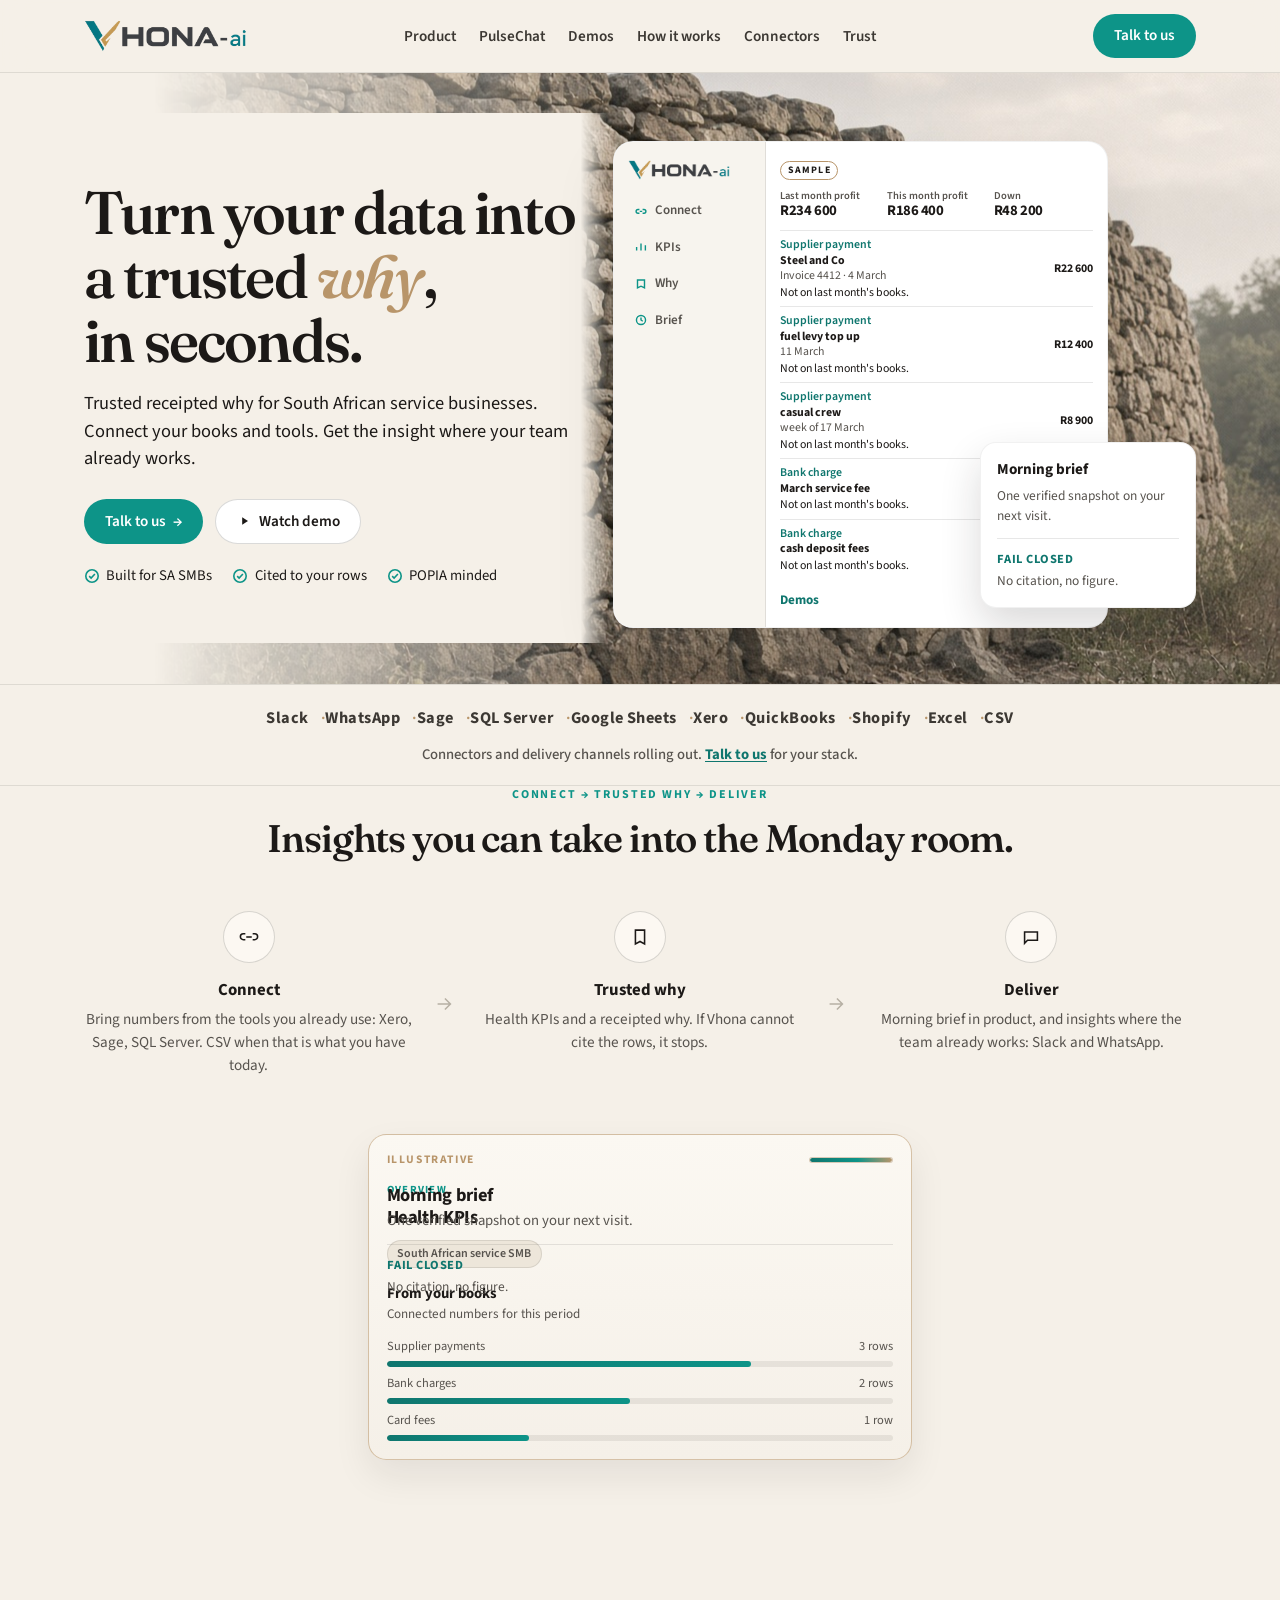
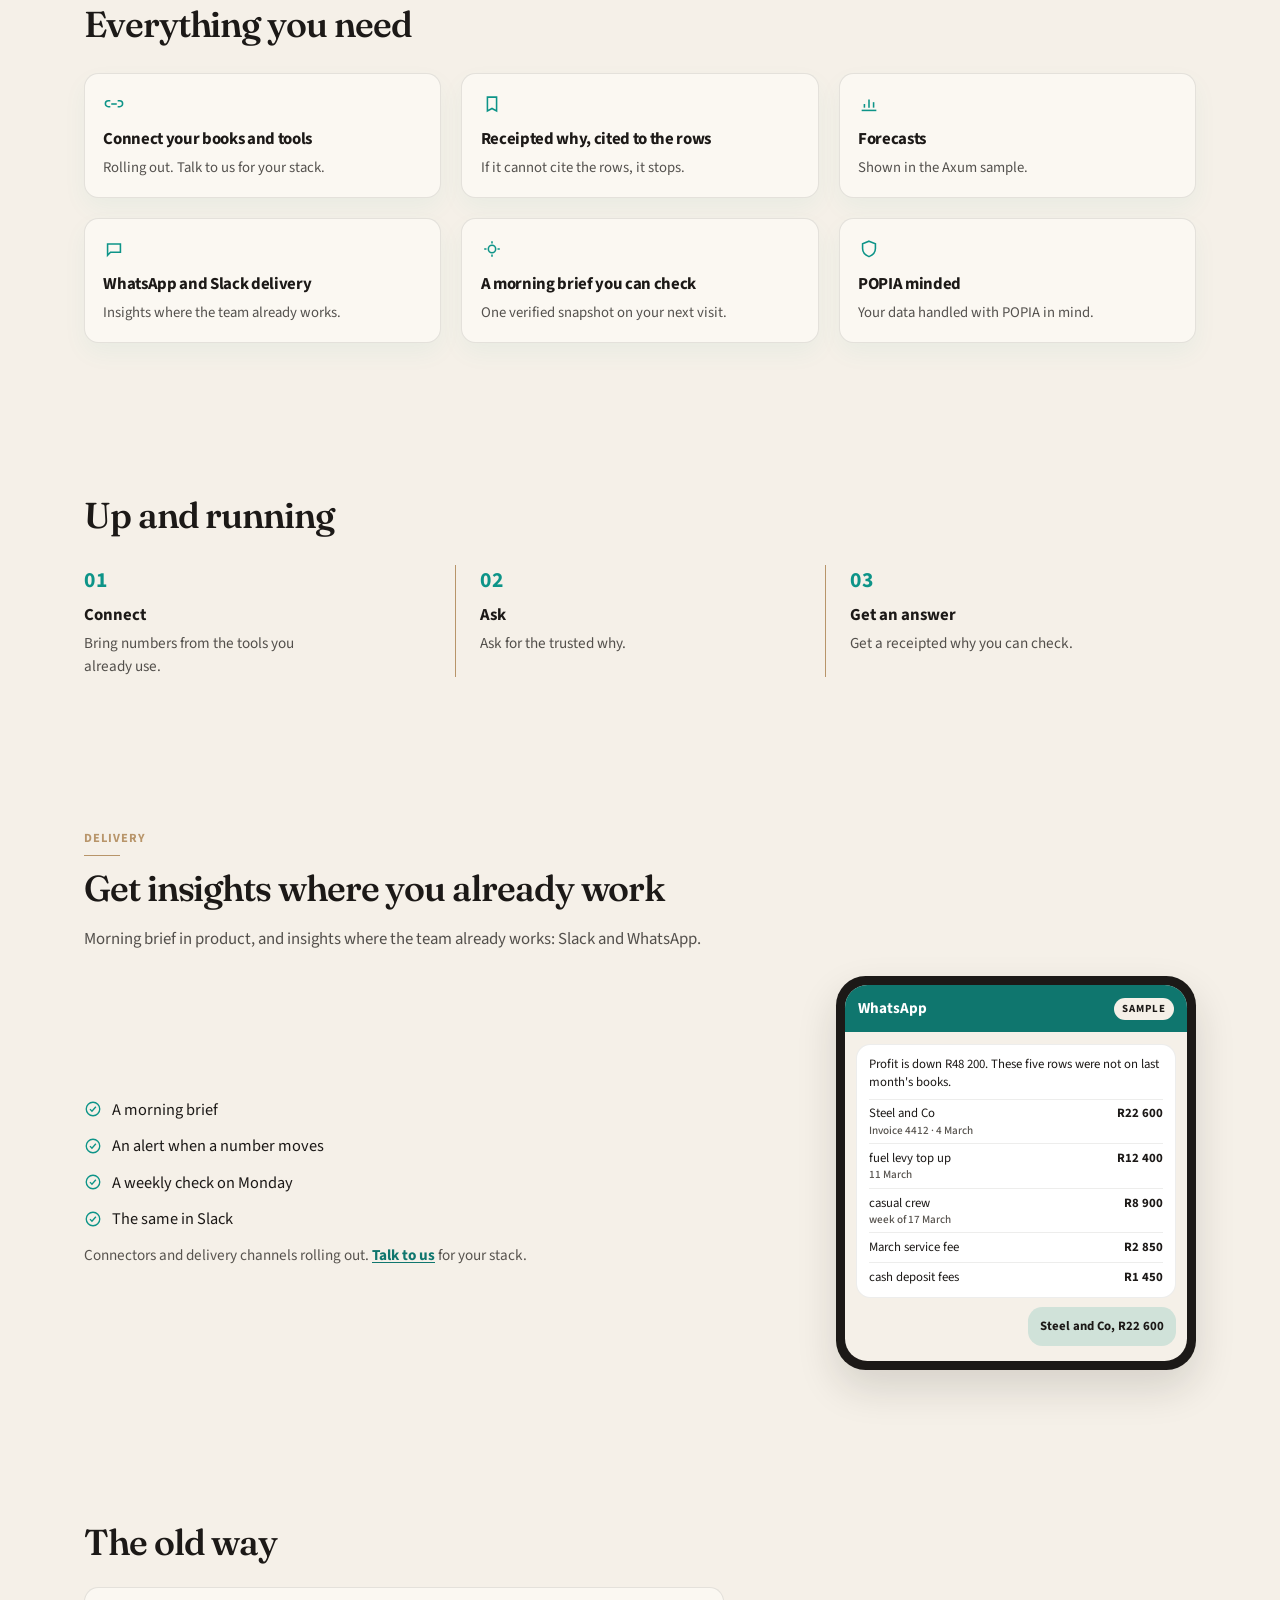
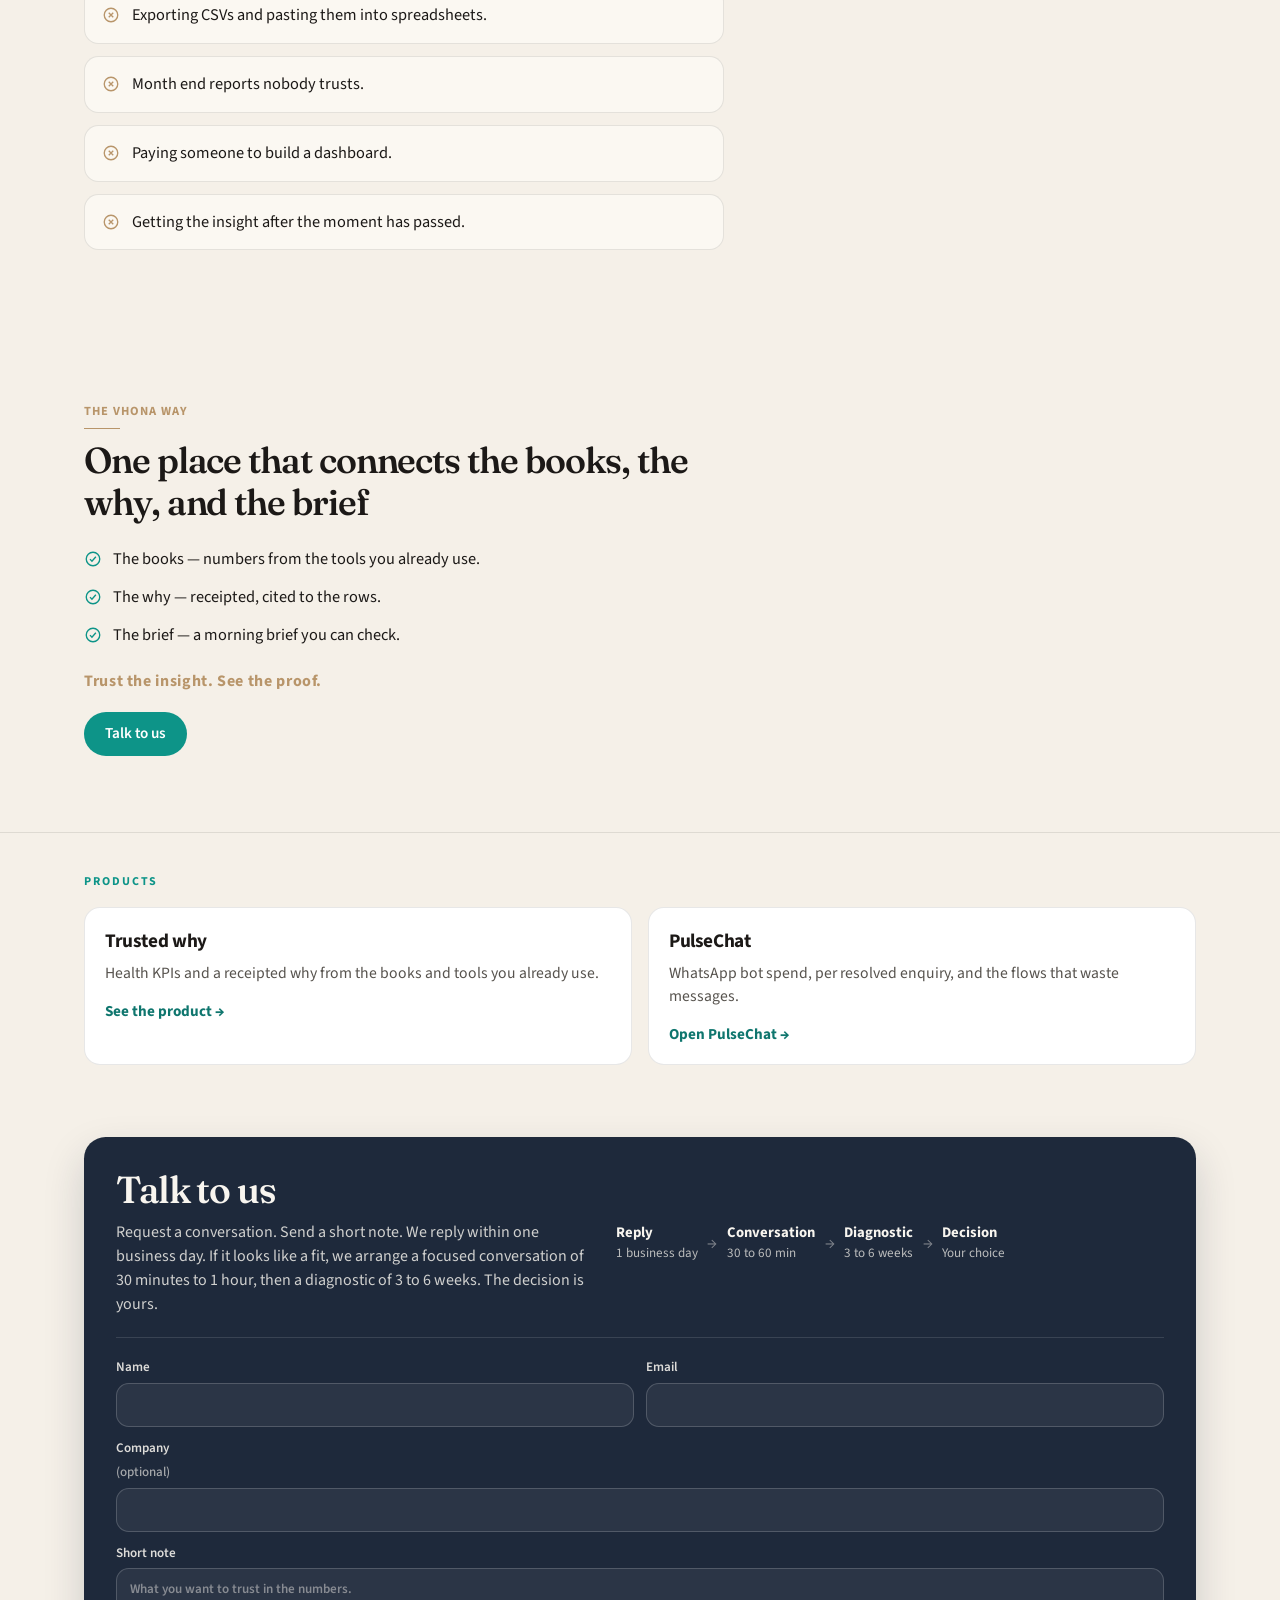
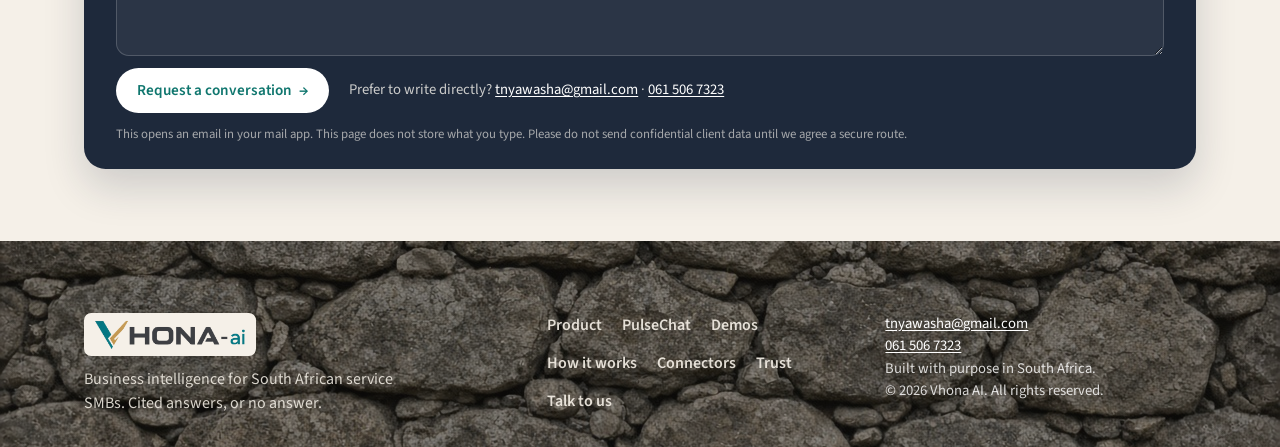
==== commit 511182ed: "Expand the homepage band with delivery, the old way, and The Vhona way. The delivery section now sho" ====
--- a/docs/index.html
+++ b/docs/index.html
@@ -815,23 +815,126 @@
       text-decoration: underline;
       text-underline-offset: 0.15em;
     }
-    .channel-pair {
-      display: grid;
-      grid-template-columns: 1fr 1fr;
+    .delivery-layout {
+      display: grid;
+      gap: 1.75rem;
+      margin-top: 1.5rem;
+      align-items: start;
+    }
+    .tick-list {
+      list-style: none;
+      display: grid;
       gap: 0.75rem;
-      margin-top: 1.35rem;
-      max-width: 28rem;
-    }
-    .channel-pair span {
+      margin-top: 1.15rem;
+    }
+    .tick-list li {
+      display: grid;
+      grid-template-columns: auto minmax(0, 1fr);
+      gap: 0.65rem;
+      align-items: start;
+      color: var(--charcoal);
+      font-size: 1.02rem;
+    }
+    .tick-list svg { color: var(--teal); margin-top: 0.15rem; }
+    .phone {
+      width: min(100%, 22.5rem);
+      margin-inline: auto;
+      background: var(--charcoal);
+      border-radius: 1.85rem;
+      padding: 0.55rem;
+      box-shadow: 0 18px 40px rgba(28, 25, 23, 0.14);
+    }
+    .phone-screen {
+      background: var(--cream);
+      border-radius: 1.4rem;
+      overflow: hidden;
+    }
+    .phone-top {
+      display: flex;
+      align-items: center;
+      justify-content: space-between;
+      gap: 0.6rem;
+      background: var(--teal-dark);
+      color: #fff;
+      padding: 0.75rem 0.85rem;
+    }
+    .phone-top strong { font-size: 0.95rem; font-weight: 700; }
+    .phone-sample {
+      font-size: 0.68rem;
+      font-weight: 700;
+      letter-spacing: 0.08em;
+      text-transform: uppercase;
+      color: var(--charcoal);
+      background: var(--cream);
+      border-radius: 999px;
+      padding: 0.18rem 0.5rem;
+    }
+    .phone-thread {
+      display: grid;
+      gap: 0.55rem;
+      padding: 0.75rem 0.7rem 0.9rem;
+    }
+    .bubble {
+      border-radius: 0.9rem;
+      padding: 0.7rem 0.75rem;
+      font-size: 0.8rem;
+      line-height: 1.35;
+      color: var(--charcoal);
+    }
+    .bubble.in {
+      background: #fff;
+      border: 1px solid rgba(28, 25, 23, 0.08);
+    }
+    .bubble.out {
+      justify-self: end;
+      max-width: 92%;
+      background: rgba(13, 148, 136, 0.16);
+      font-weight: 700;
+    }
+    .bubble-lead { margin-bottom: 0.5rem; }
+    .proof {
+      list-style: none;
+      display: grid;
+      gap: 0.35rem;
+    }
+    .proof li {
+      display: grid;
+      grid-template-columns: minmax(0, 1fr) auto;
+      gap: 0.45rem;
+      align-items: baseline;
+      padding-top: 0.35rem;
+      border-top: 1px solid rgba(28, 25, 23, 0.08);
+    }
+    .proof small {
       display: block;
-      text-align: center;
-      padding: 0.7rem 0.5rem;
-      border-radius: 0.8rem;
+      color: var(--muted);
+      font-size: 0.7rem;
+      font-weight: 500;
+    }
+    .proof strong {
+      font-variant-numeric: tabular-nums;
+      white-space: nowrap;
+    }
+    .old-list {
+      list-style: none;
+      display: grid;
+      gap: 0.75rem;
+      margin-top: 1.5rem;
+      max-width: 40rem;
+    }
+    .old-list li {
+      display: grid;
+      grid-template-columns: auto minmax(0, 1fr);
+      gap: 0.75rem;
+      align-items: center;
+      background: #FBF8F2;
       border: 1px solid rgba(28, 25, 23, 0.1);
-      background: #FBF8F2;
+      border-radius: 0.9rem;
+      padding: 0.95rem 1.05rem;
       color: var(--charcoal);
-      font-weight: 700;
-    }
+      font-size: 1.02rem;
+    }
+    .old-list svg { color: var(--brass); }
     .place-list {
       list-style: none;
       margin-top: 1.5rem;
@@ -872,6 +975,11 @@
     }
     @media (min-width: 960px) {
       .need-grid { grid-template-columns: repeat(3, minmax(0, 1fr)); gap: 1.25rem; }
+      .delivery-layout {
+        grid-template-columns: minmax(0, 1fr) minmax(18rem, 22.5rem);
+        gap: 3rem;
+        align-items: center;
+      }
     }
   </style>
 </head>
@@ -1157,17 +1265,95 @@
           <p class="restore-eyebrow">Delivery</p>
           <h2 id="delivery-title">Get insights where you already work</h2>
           <p class="restore-copy">Morning brief in product, and insights where the team already works: Slack and WhatsApp.</p>
-          <div class="channel-pair" aria-hidden="true">
-            <span>Slack</span>
-            <span>WhatsApp</span>
+          <div class="delivery-layout">
+            <div>
+              <ul class="tick-list">
+                <li>
+                  <svg width="18" height="18" viewBox="0 0 24 24" fill="none" stroke="currentColor" stroke-width="1.8" aria-hidden="true"><circle cx="12" cy="12" r="9"/><path d="M8 12.2 10.6 15l5.2-6"/></svg>
+                  <span>A morning brief</span>
+                </li>
+                <li>
+                  <svg width="18" height="18" viewBox="0 0 24 24" fill="none" stroke="currentColor" stroke-width="1.8" aria-hidden="true"><circle cx="12" cy="12" r="9"/><path d="M8 12.2 10.6 15l5.2-6"/></svg>
+                  <span>An alert when a number moves</span>
+                </li>
+                <li>
+                  <svg width="18" height="18" viewBox="0 0 24 24" fill="none" stroke="currentColor" stroke-width="1.8" aria-hidden="true"><circle cx="12" cy="12" r="9"/><path d="M8 12.2 10.6 15l5.2-6"/></svg>
+                  <span>A weekly check on Monday</span>
+                </li>
+                <li>
+                  <svg width="18" height="18" viewBox="0 0 24 24" fill="none" stroke="currentColor" stroke-width="1.8" aria-hidden="true"><circle cx="12" cy="12" r="9"/><path d="M8 12.2 10.6 15l5.2-6"/></svg>
+                  <span>The same in Slack</span>
+                </li>
+              </ul>
+              <p class="restore-support">Connectors and delivery channels rolling out. <a href="#contact">Talk to us</a> for your stack.</p>
+            </div>
+            <article class="phone" aria-label="Sample WhatsApp brief. Profit is down R48 200.">
+              <div class="phone-screen">
+                <div class="phone-top">
+                  <strong>WhatsApp</strong>
+                  <span class="phone-sample">Sample</span>
+                </div>
+                <div class="phone-thread">
+                  <div class="bubble in">
+                    <p class="bubble-lead">Profit is down R48&nbsp;200. These five rows were not on last month's books.</p>
+                    <ul class="proof">
+                      <li>
+                        <span>Steel and Co<small>Invoice 4412 · 4 March</small></span>
+                        <strong>R22&nbsp;600</strong>
+                      </li>
+                      <li>
+                        <span>fuel levy top up<small>11 March</small></span>
+                        <strong>R12&nbsp;400</strong>
+                      </li>
+                      <li>
+                        <span>casual crew<small>week of 17 March</small></span>
+                        <strong>R8&nbsp;900</strong>
+                      </li>
+                      <li>
+                        <span>March service fee</span>
+                        <strong>R2&nbsp;850</strong>
+                      </li>
+                      <li>
+                        <span>cash deposit fees</span>
+                        <strong>R1&nbsp;450</strong>
+                      </li>
+                    </ul>
+                  </div>
+                  <p class="bubble out">Steel and Co, R22&nbsp;600</p>
+                </div>
+              </div>
+            </article>
           </div>
-          <p class="restore-support">Connectors and delivery channels rolling out. <a href="#contact">Talk to us</a> for your stack.</p>
         </div>
       </section>
 
+      <section class="restore-section" id="old-way" aria-labelledby="old-way-title">
+        <div class="wrap">
+          <h2 id="old-way-title">The old way</h2>
+          <ul class="old-list">
+            <li>
+              <svg width="18" height="18" viewBox="0 0 24 24" fill="none" stroke="currentColor" stroke-width="1.8" aria-hidden="true"><circle cx="12" cy="12" r="9"/><path d="M9 9l6 6M15 9l-6 6"/></svg>
+              <span>Exporting CSVs and pasting them into spreadsheets.</span>
+            </li>
+            <li>
+              <svg width="18" height="18" viewBox="0 0 24 24" fill="none" stroke="currentColor" stroke-width="1.8" aria-hidden="true"><circle cx="12" cy="12" r="9"/><path d="M9 9l6 6M15 9l-6 6"/></svg>
+              <span>Month end reports nobody trusts.</span>
+            </li>
+            <li>
+              <svg width="18" height="18" viewBox="0 0 24 24" fill="none" stroke="currentColor" stroke-width="1.8" aria-hidden="true"><circle cx="12" cy="12" r="9"/><path d="M9 9l6 6M15 9l-6 6"/></svg>
+              <span>Paying someone to build a dashboard.</span>
+            </li>
+            <li>
+              <svg width="18" height="18" viewBox="0 0 24 24" fill="none" stroke="currentColor" stroke-width="1.8" aria-hidden="true"><circle cx="12" cy="12" r="9"/><path d="M9 9l6 6M15 9l-6 6"/></svg>
+              <span>Getting the insight after the moment has passed.</span>
+            </li>
+          </ul>
+        </div>
+      </section>
+
       <section class="restore-section" id="about" aria-labelledby="place-title">
         <div class="wrap">
-          <p class="restore-eyebrow">In one place</p>
+          <p class="restore-eyebrow">The Vhona way</p>
           <h2 id="place-title">One place that connects the books, the why, and the brief</h2>
           <ul class="place-list">
             <li>
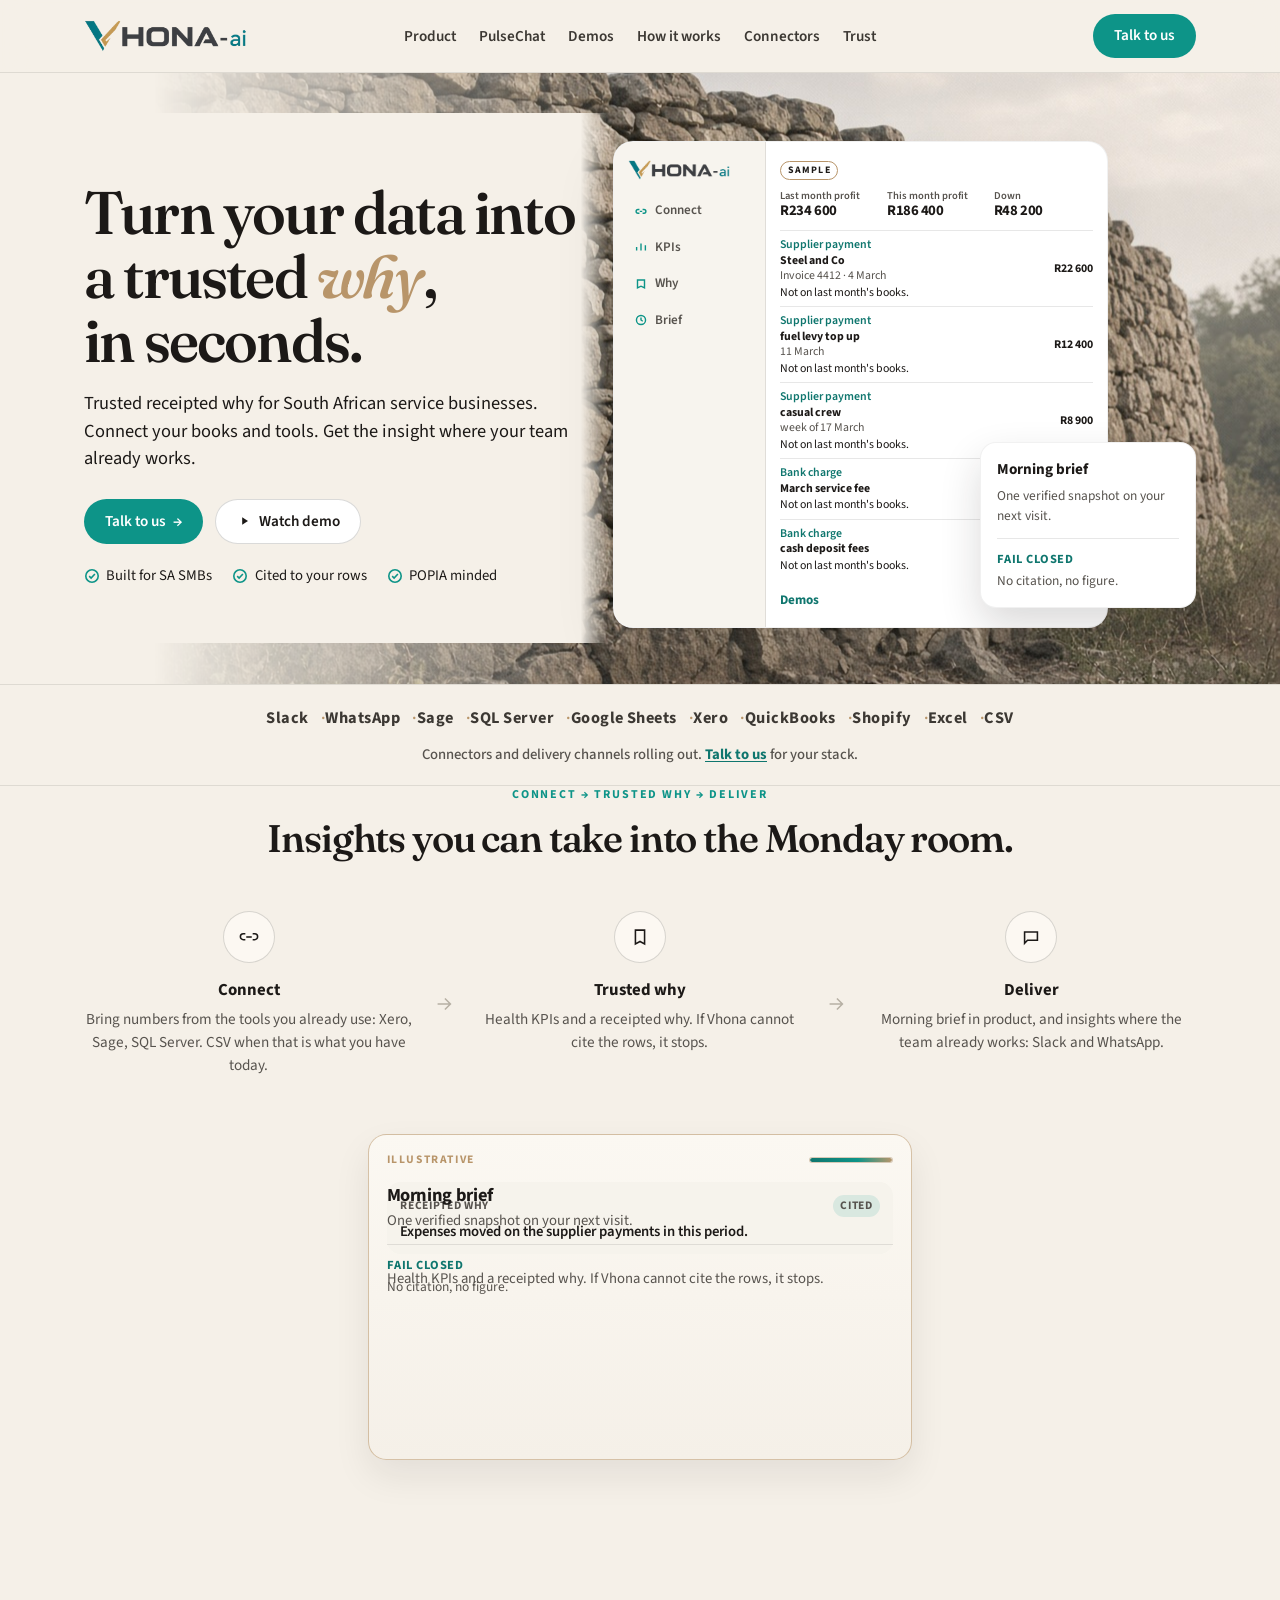
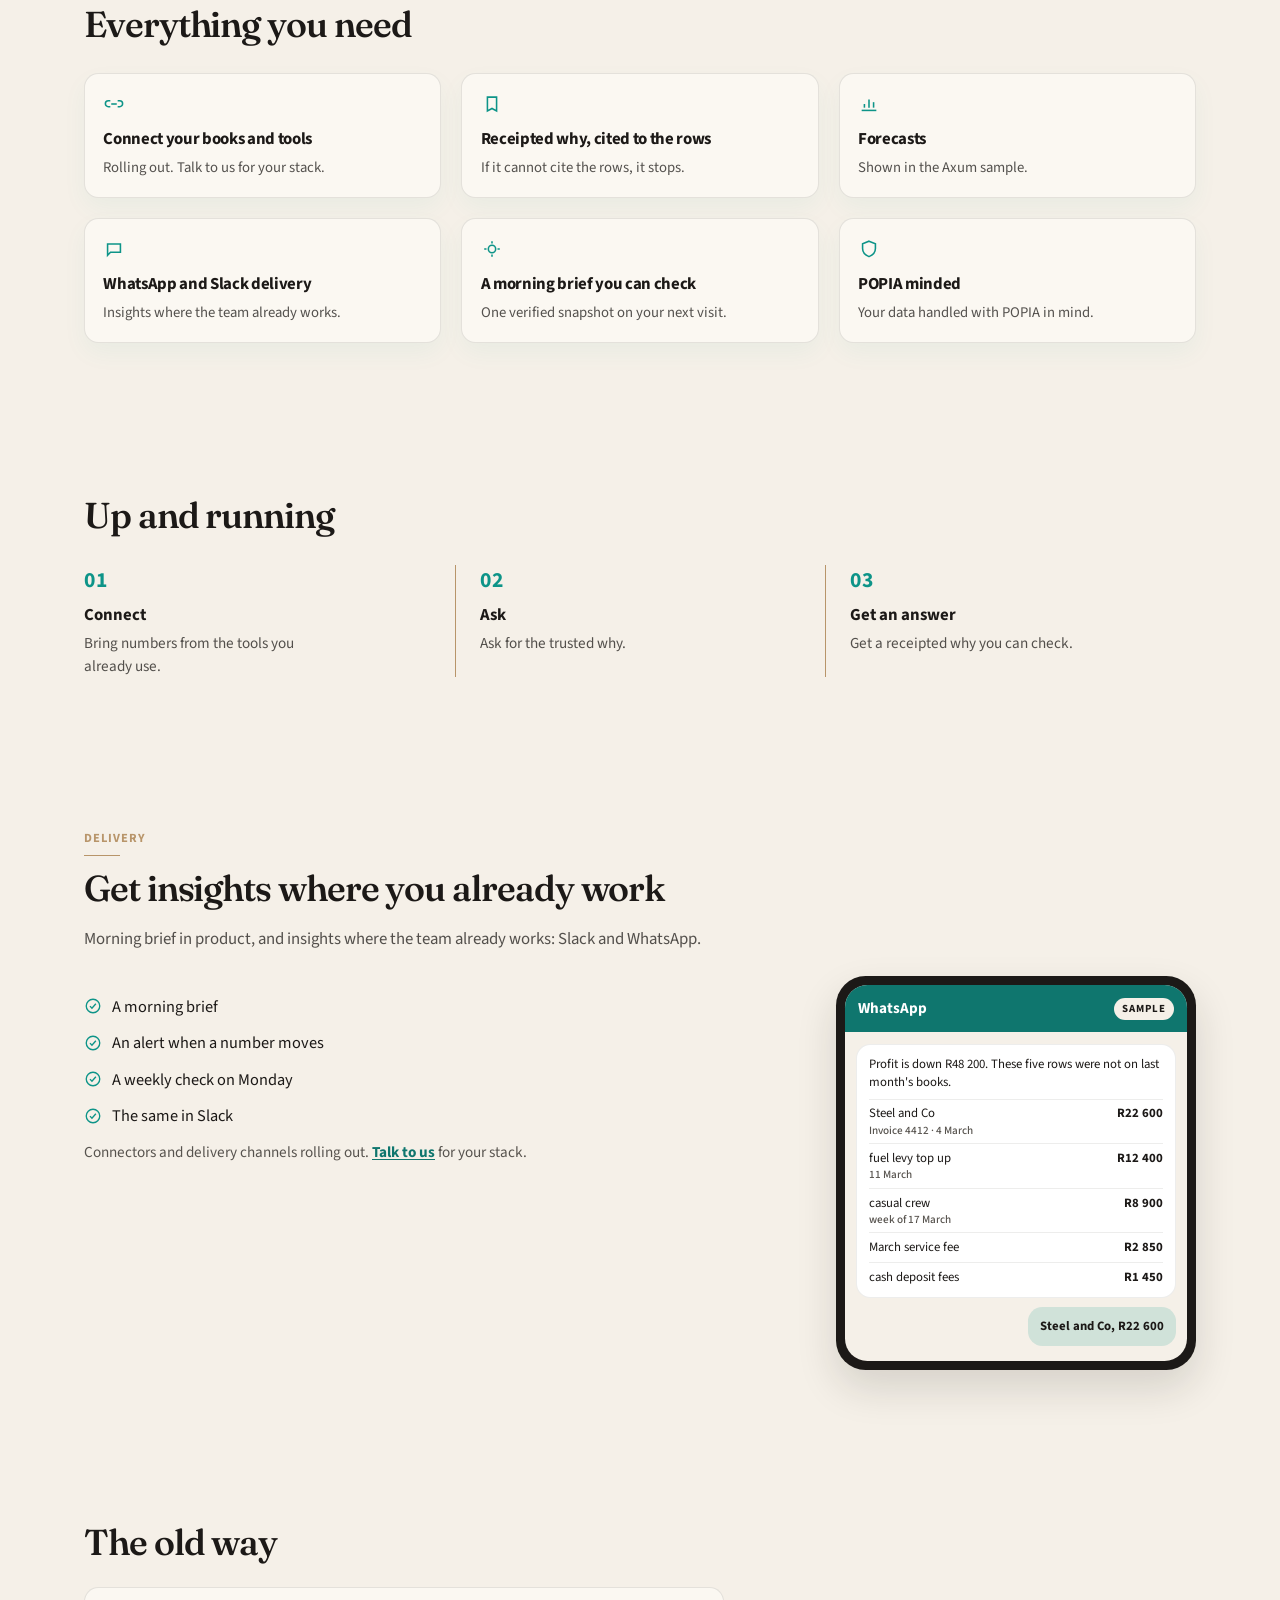
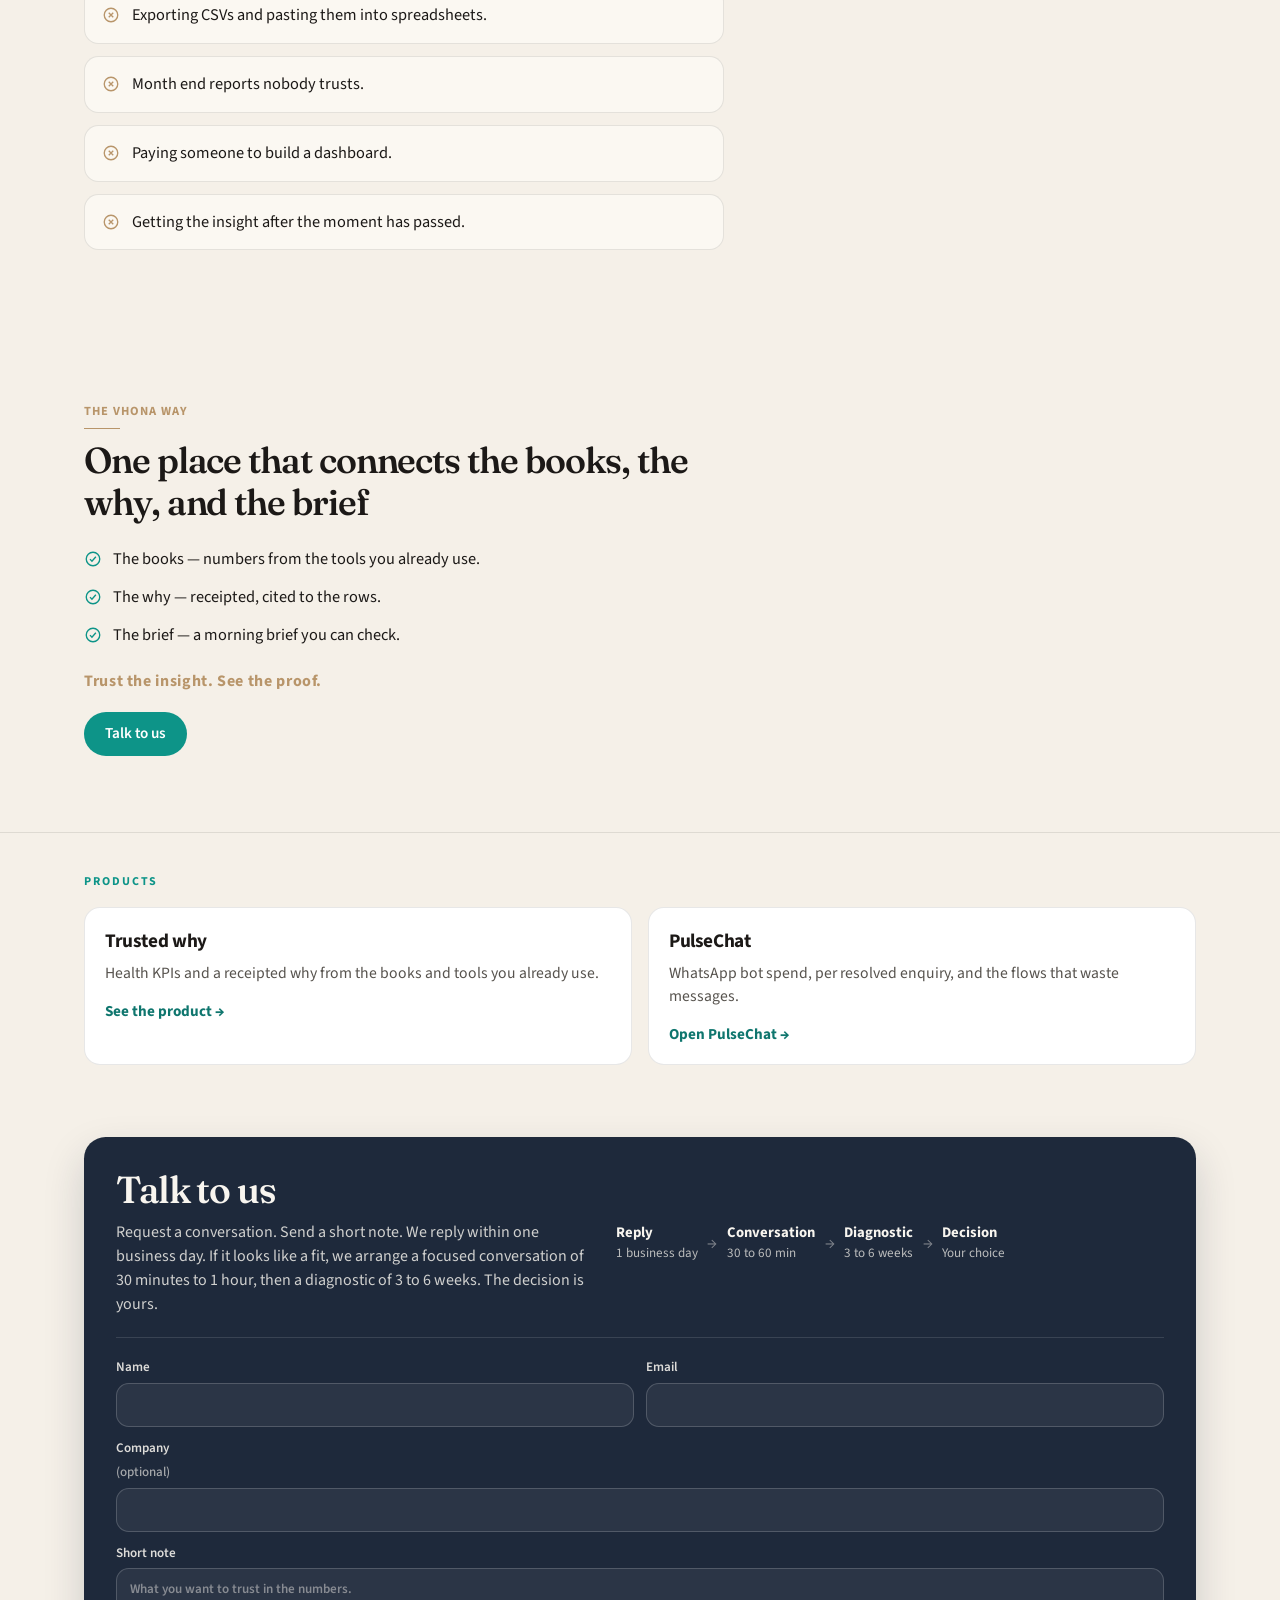
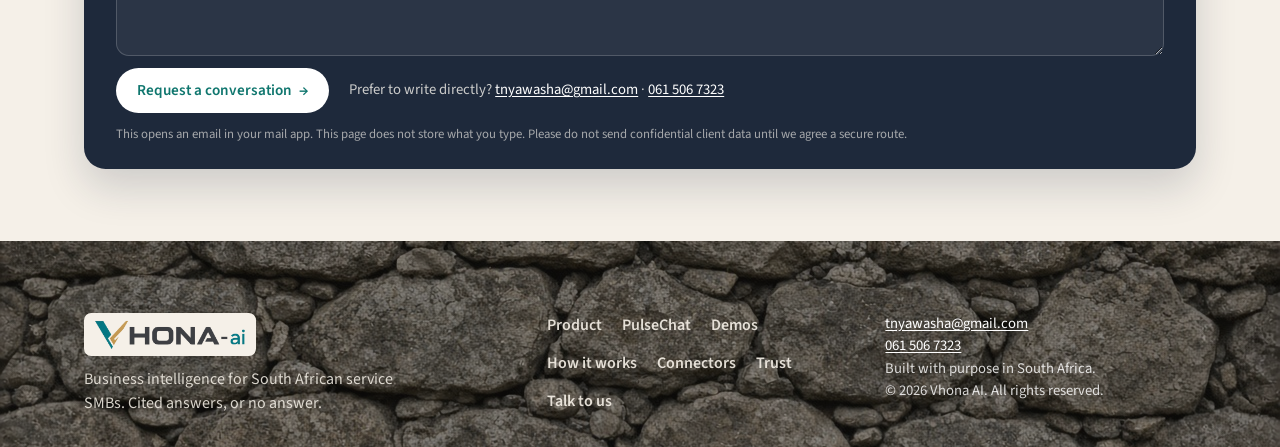
==== commit be0933cd: "Close the delivery gap and keep stone out of the Products to Talk stretch. The four ticks now sit wi" ====
--- a/docs/index.html
+++ b/docs/index.html
@@ -428,7 +428,7 @@
     .path-step h3 { font-size: 1.05rem; margin: 0.75rem 0 0.35rem; }
     .path-step p { color: var(--muted); font-size: 0.95rem; }
     .arrow { display: none; color: #b7b0a4; align-self: center; }
-    .band-wrap { padding: 0 0 4.5rem; }
+    .band-wrap { padding: 0 0 4.5rem; background: var(--cream); }
     .band {
       background: var(--indigo);
       color: #f8f5ef;
@@ -498,6 +498,7 @@
     .products-strip {
       border-top: 1px solid var(--line);
       padding: 2.5rem 0 4.5rem;
+      background: var(--cream);
     }
     .products-strip h2 {
       margin: 0 0 1rem;
@@ -977,8 +978,8 @@
       .need-grid { grid-template-columns: repeat(3, minmax(0, 1fr)); gap: 1.25rem; }
       .delivery-layout {
         grid-template-columns: minmax(0, 1fr) minmax(18rem, 22.5rem);
-        gap: 3rem;
-        align-items: center;
+        gap: 2rem 3rem;
+        align-items: start;
       }
     }
   </style>
@@ -1395,7 +1396,7 @@
 
     <section class="band-wrap" id="contact">
       <div class="wrap">
-        <div class="band lift">
+        <div class="band">
           <div class="band-top">
             <div>
               <h2>Talk to us</h2>
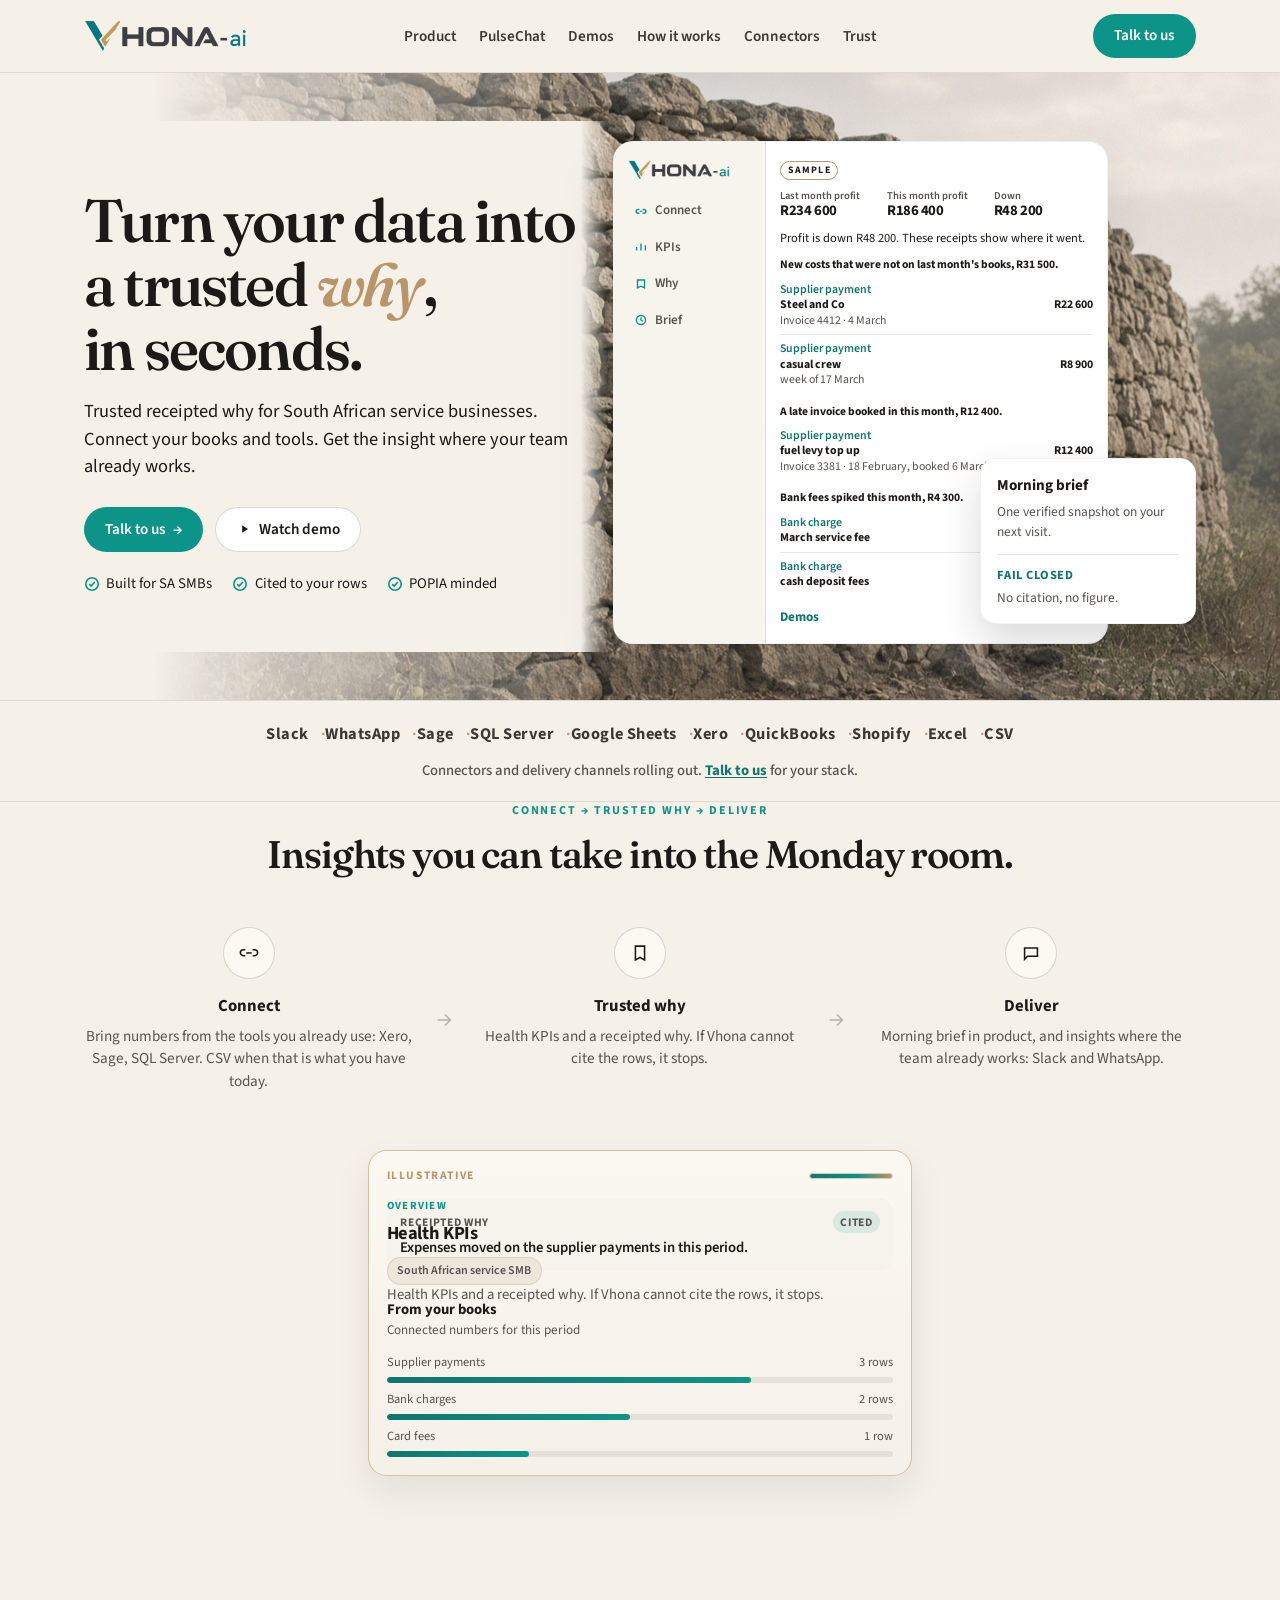
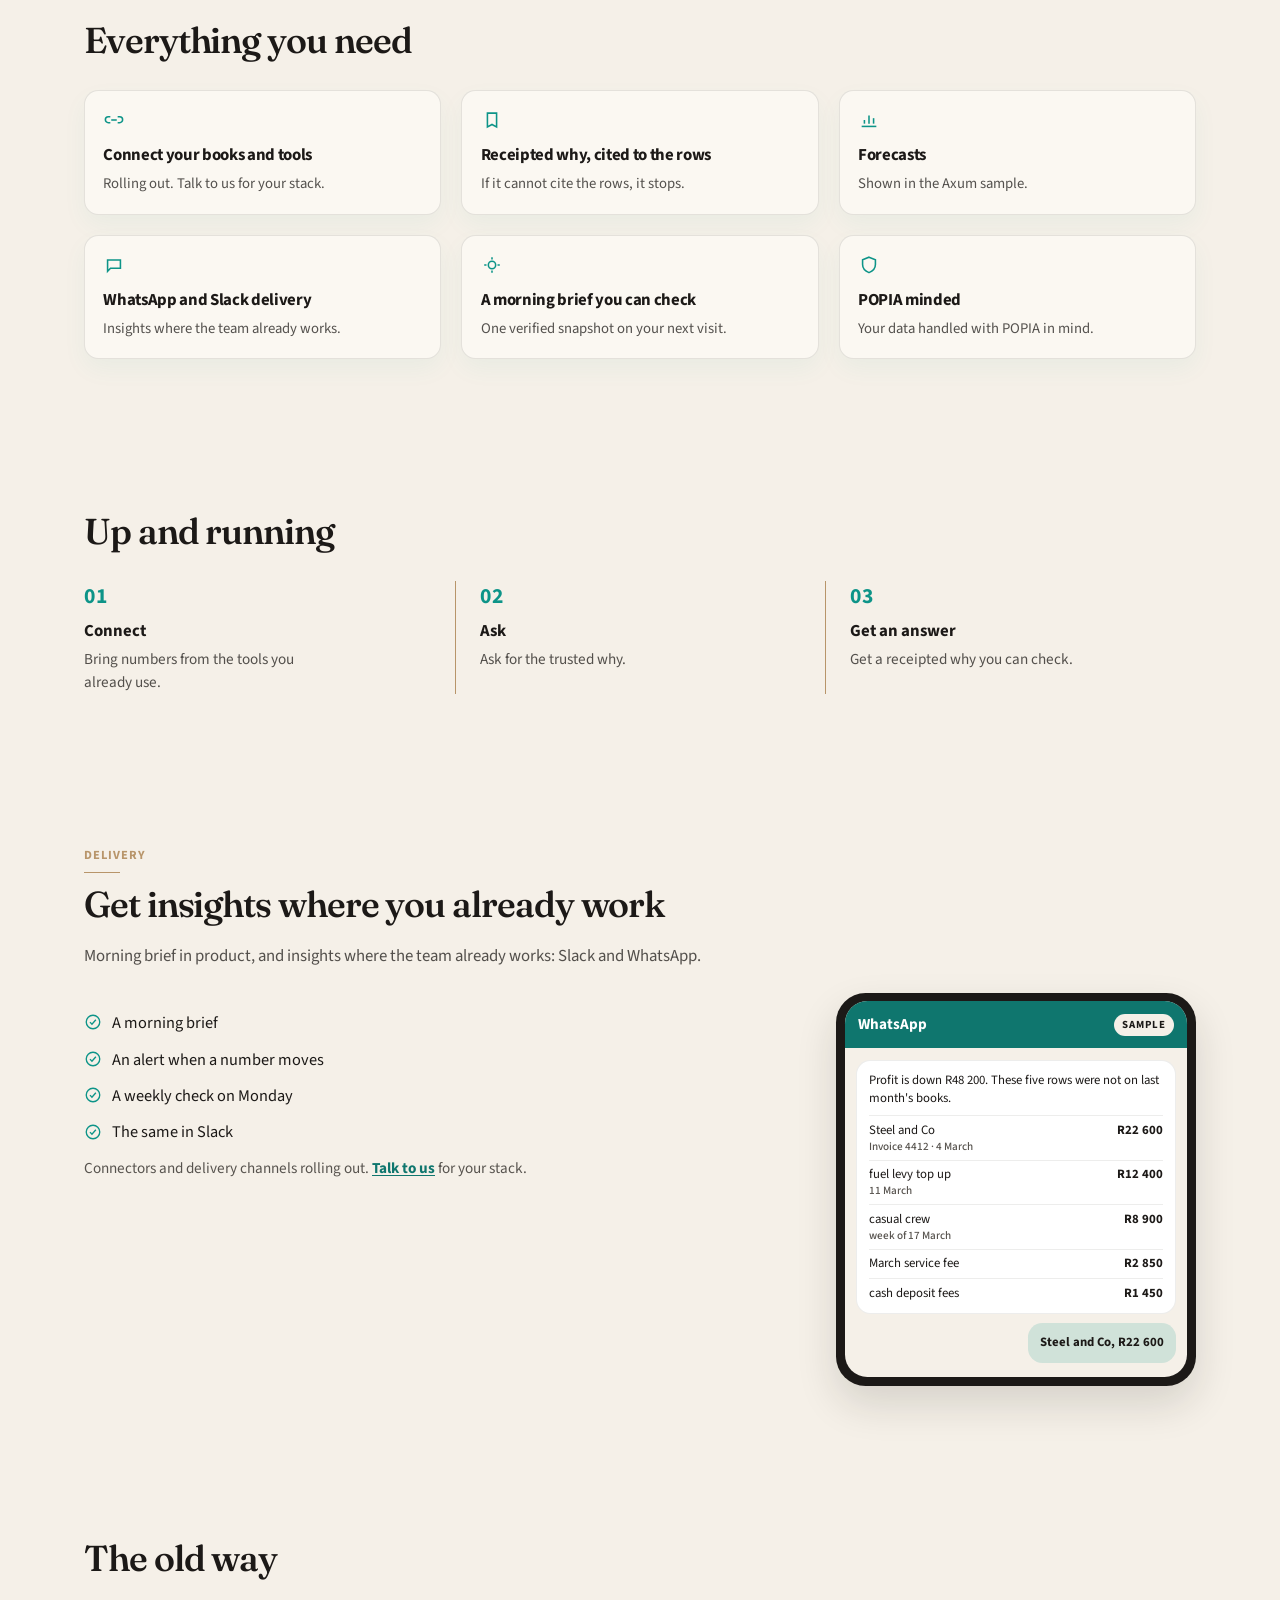
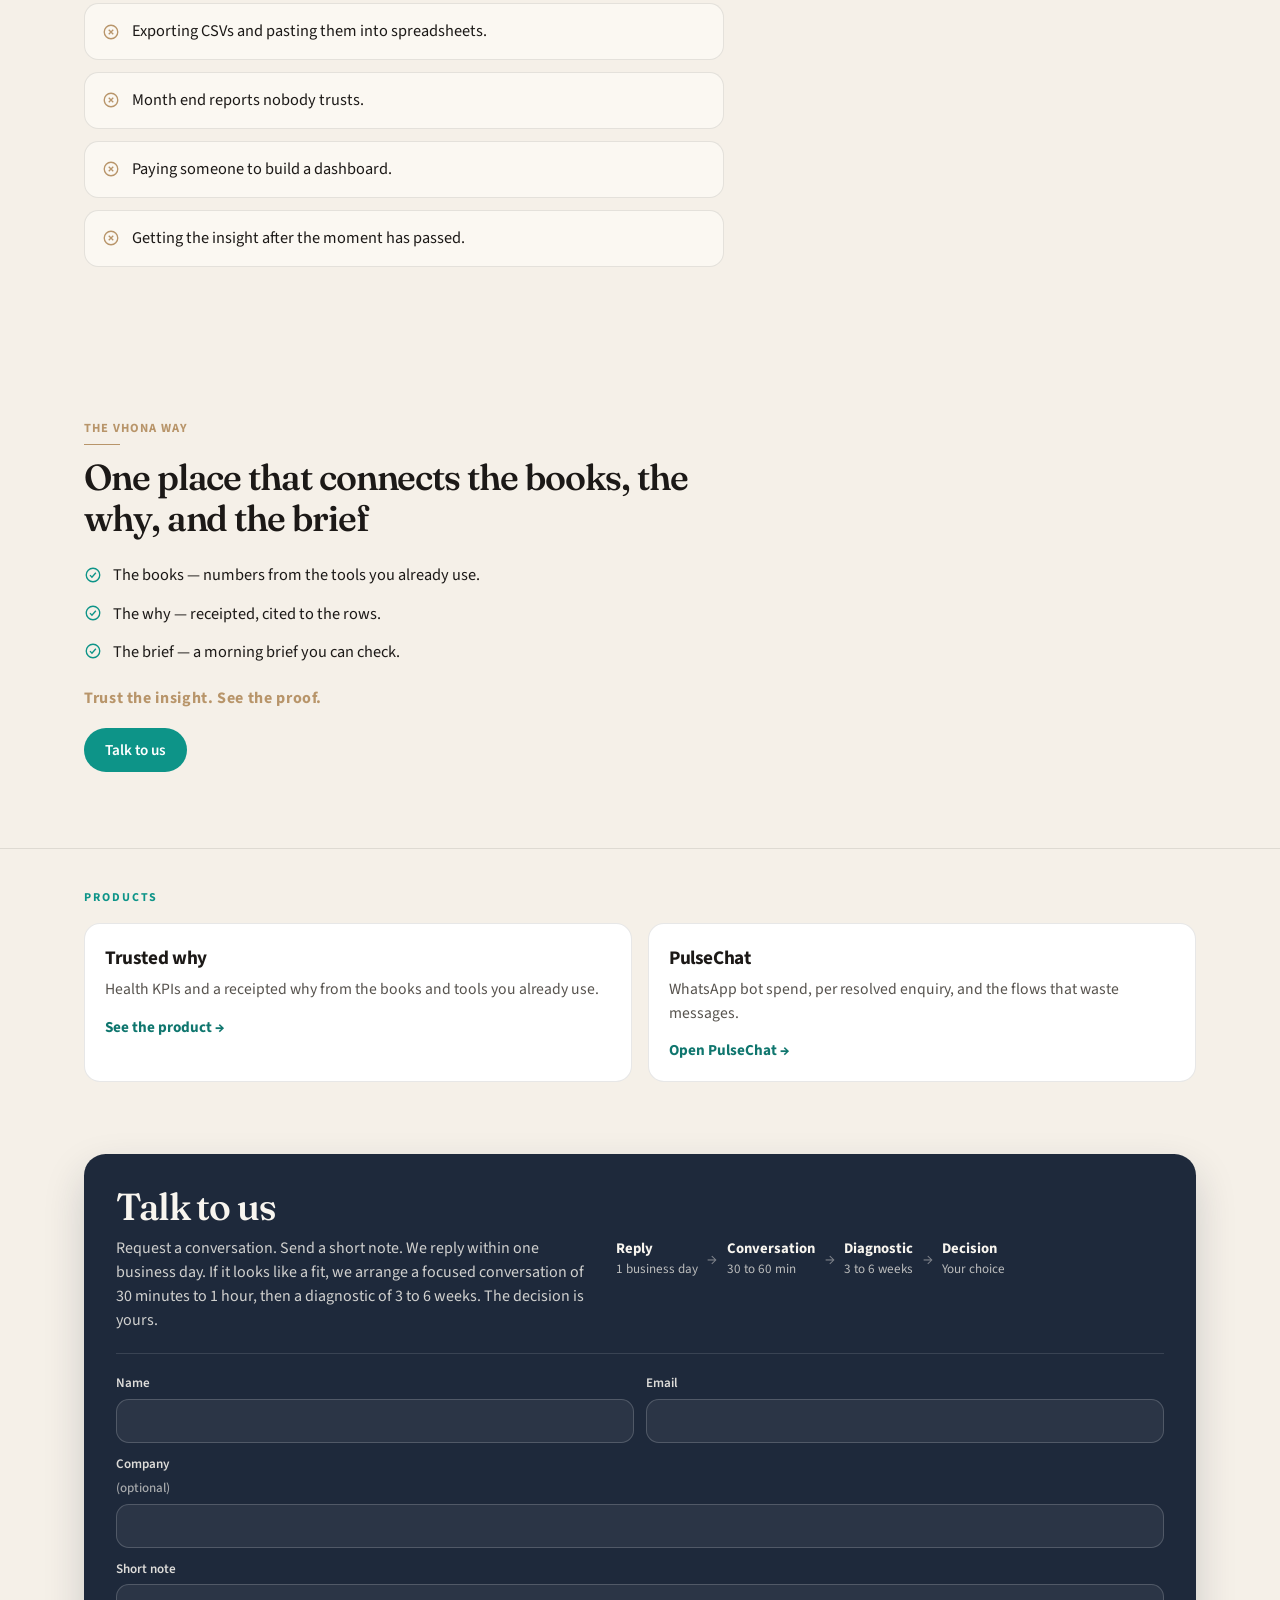
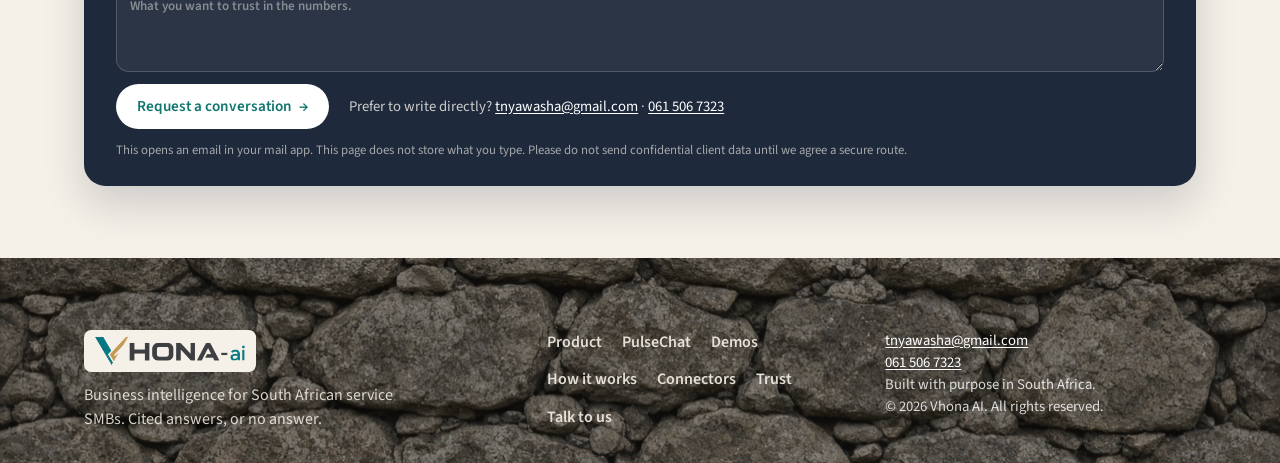
==== commit 74030d88: "Say the books reason once, not on every row (#33) * Say the books reason once, not on every row.  Pr" ====
--- a/docs/index.html
+++ b/docs/index.html
@@ -277,11 +277,25 @@
       line-height: 1.3;
     }
     .hero-books li:last-child { border-bottom: 0; }
-    .hero-book-kind, .hero-book-name, .hero-book-meta, .hero-book-note { display: block; }
+    .hero-book-why {
+      margin: 0 0 0.15rem;
+      font-size: 0.78rem;
+      line-height: 1.35;
+      color: var(--charcoal);
+    }
+    .hero-scenario { margin-top: 0.7rem; }
+    .hero-scenario h3 {
+      margin: 0 0 0.15rem;
+      font-size: 0.72rem;
+      font-weight: 700;
+      line-height: 1.3;
+      color: var(--charcoal);
+    }
+    .hero-scenario .hero-books { border-top: 0; }
+    .hero-book-kind, .hero-book-name, .hero-book-meta { display: block; }
     .hero-book-kind { color: var(--teal-dark); font-weight: 600; }
     .hero-book-name { font-weight: 700; }
     .hero-book-meta { color: var(--muted); }
-    .hero-book-note { margin-top: 0.08rem; }
     .hero-book-amount {
       font-weight: 700;
       font-variant-numeric: tabular-nums;
@@ -1048,51 +1062,60 @@
                 <p><span>This month profit</span><strong>R186&nbsp;400</strong></p>
                 <p><span>Down</span><strong>R48&nbsp;200</strong></p>
               </div>
-              <ul class="hero-books">
-                <li>
-                  <span>
-                    <span class="hero-book-kind">Supplier payment</span>
-                    <span class="hero-book-name">Steel and Co</span>
-                    <span class="hero-book-meta">Invoice 4412 · 4 March</span>
-                    <span class="hero-book-note">Not on last month's books.</span>
-                  </span>
-                  <span class="hero-book-amount">R22&nbsp;600</span>
-                </li>
-                <li>
-                  <span>
-                    <span class="hero-book-kind">Supplier payment</span>
-                    <span class="hero-book-name">fuel levy top up</span>
-                    <span class="hero-book-meta">11 March</span>
-                    <span class="hero-book-note">Not on last month's books.</span>
-                  </span>
-                  <span class="hero-book-amount">R12&nbsp;400</span>
-                </li>
-                <li>
-                  <span>
-                    <span class="hero-book-kind">Supplier payment</span>
-                    <span class="hero-book-name">casual crew</span>
-                    <span class="hero-book-meta">week of 17 March</span>
-                    <span class="hero-book-note">Not on last month's books.</span>
-                  </span>
-                  <span class="hero-book-amount">R8&nbsp;900</span>
-                </li>
-                <li>
-                  <span>
-                    <span class="hero-book-kind">Bank charge</span>
-                    <span class="hero-book-name">March service fee</span>
-                    <span class="hero-book-note">Not on last month's books.</span>
-                  </span>
-                  <span class="hero-book-amount">R2&nbsp;850</span>
-                </li>
-                <li>
-                  <span>
-                    <span class="hero-book-kind">Bank charge</span>
-                    <span class="hero-book-name">cash deposit fees</span>
-                    <span class="hero-book-note">Not on last month's books.</span>
-                  </span>
-                  <span class="hero-book-amount">R1&nbsp;450</span>
-                </li>
-              </ul>
+              <p class="hero-book-why">Profit is down R48&nbsp;200. These receipts show where it went.</p>
+              <section class="hero-scenario" id="hero-scenario-new">
+                <h3>New costs that were not on last month's books, R31&nbsp;500.</h3>
+                <ul class="hero-books">
+                  <li>
+                    <span>
+                      <span class="hero-book-kind">Supplier payment</span>
+                      <span class="hero-book-name">Steel and Co</span>
+                      <span class="hero-book-meta">Invoice 4412 · 4 March</span>
+                    </span>
+                    <span class="hero-book-amount">R22&nbsp;600</span>
+                  </li>
+                  <li>
+                    <span>
+                      <span class="hero-book-kind">Supplier payment</span>
+                      <span class="hero-book-name">casual crew</span>
+                      <span class="hero-book-meta">week of 17 March</span>
+                    </span>
+                    <span class="hero-book-amount">R8&nbsp;900</span>
+                  </li>
+                </ul>
+              </section>
+              <section class="hero-scenario" id="hero-scenario-late">
+                <h3>A late invoice booked in this month, R12&nbsp;400.</h3>
+                <ul class="hero-books">
+                  <li>
+                    <span>
+                      <span class="hero-book-kind">Supplier payment</span>
+                      <span class="hero-book-name">fuel levy top up</span>
+                      <span class="hero-book-meta">Invoice 3381 · 18 February, booked 6 March</span>
+                    </span>
+                    <span class="hero-book-amount">R12&nbsp;400</span>
+                  </li>
+                </ul>
+              </section>
+              <section class="hero-scenario" id="hero-scenario-fees">
+                <h3>Bank fees spiked this month, R4&nbsp;300.</h3>
+                <ul class="hero-books">
+                  <li>
+                    <span>
+                      <span class="hero-book-kind">Bank charge</span>
+                      <span class="hero-book-name">March service fee</span>
+                    </span>
+                    <span class="hero-book-amount">R2&nbsp;850</span>
+                  </li>
+                  <li>
+                    <span>
+                      <span class="hero-book-kind">Bank charge</span>
+                      <span class="hero-book-name">cash deposit fees</span>
+                    </span>
+                    <span class="hero-book-amount">R1&nbsp;450</span>
+                  </li>
+                </ul>
+              </section>
               <a class="hero-to-demos" href="demos/">Demos</a>
             </div>
           </article>
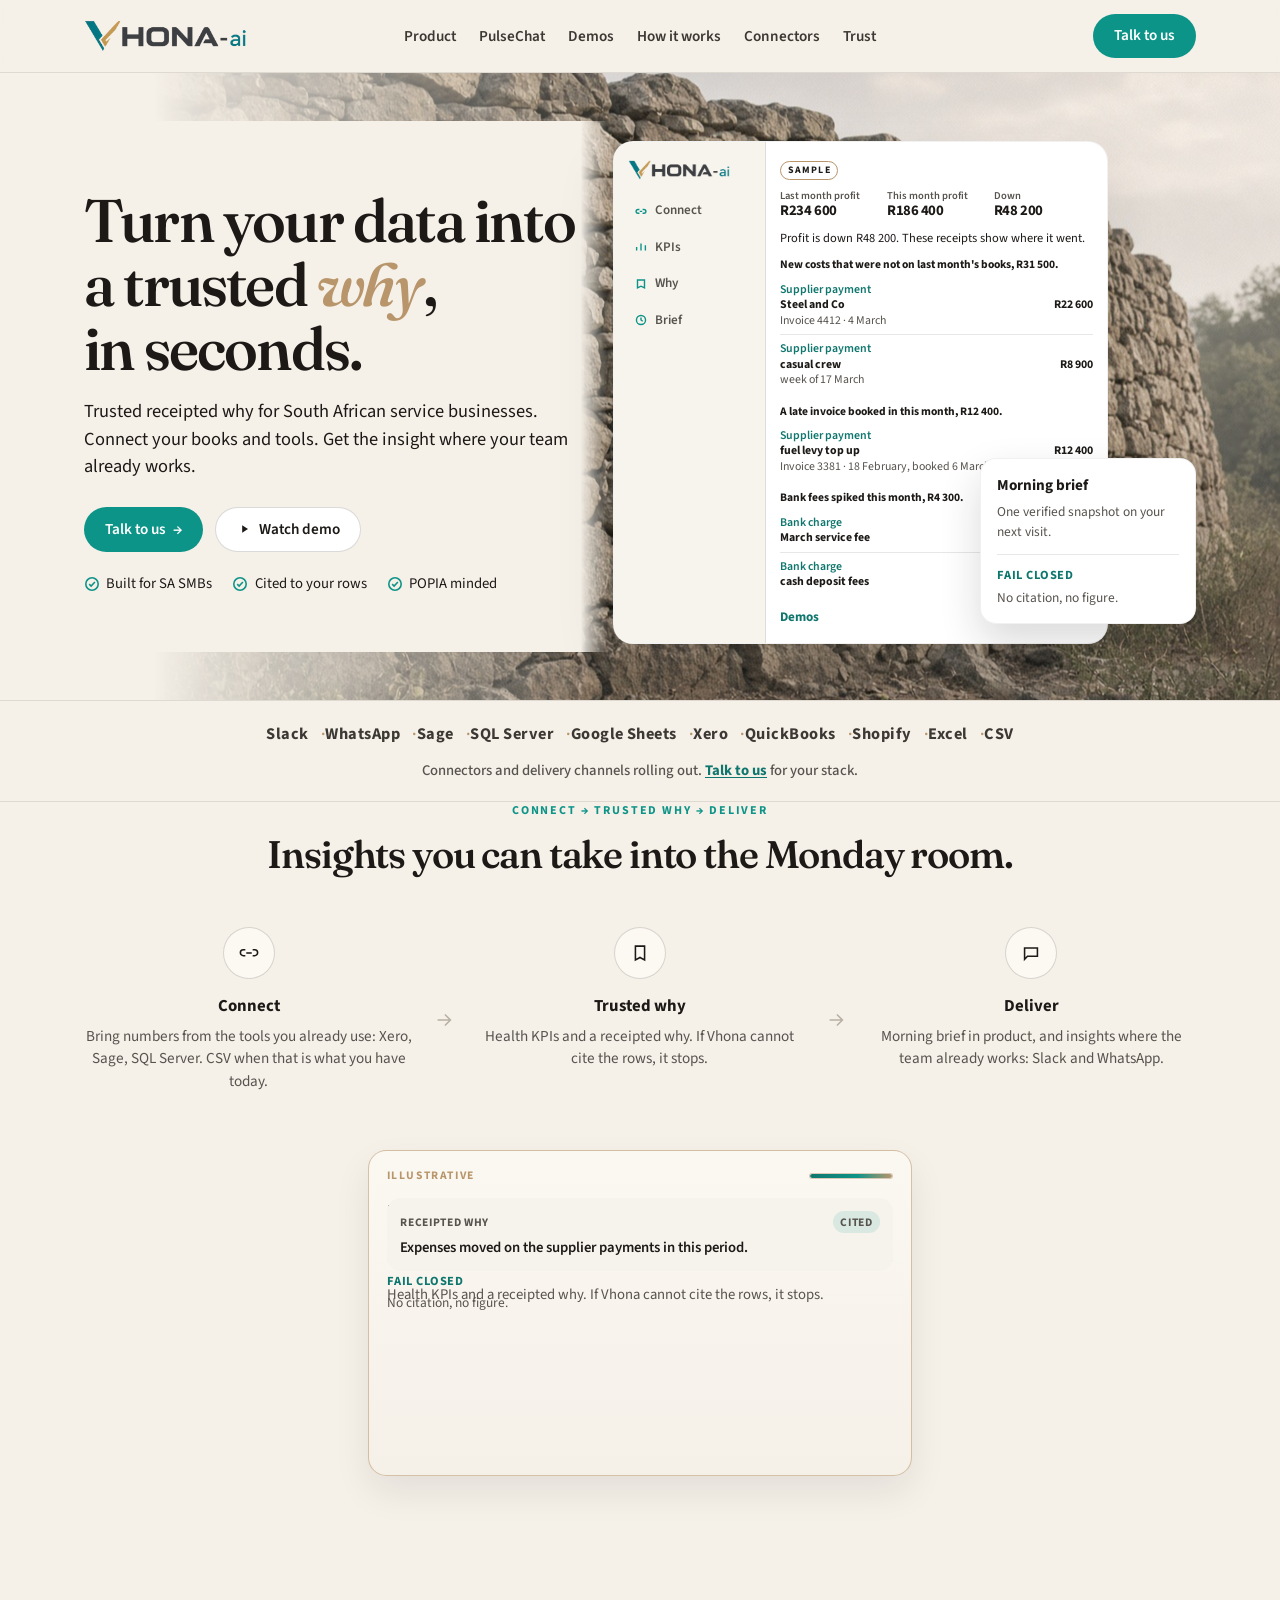
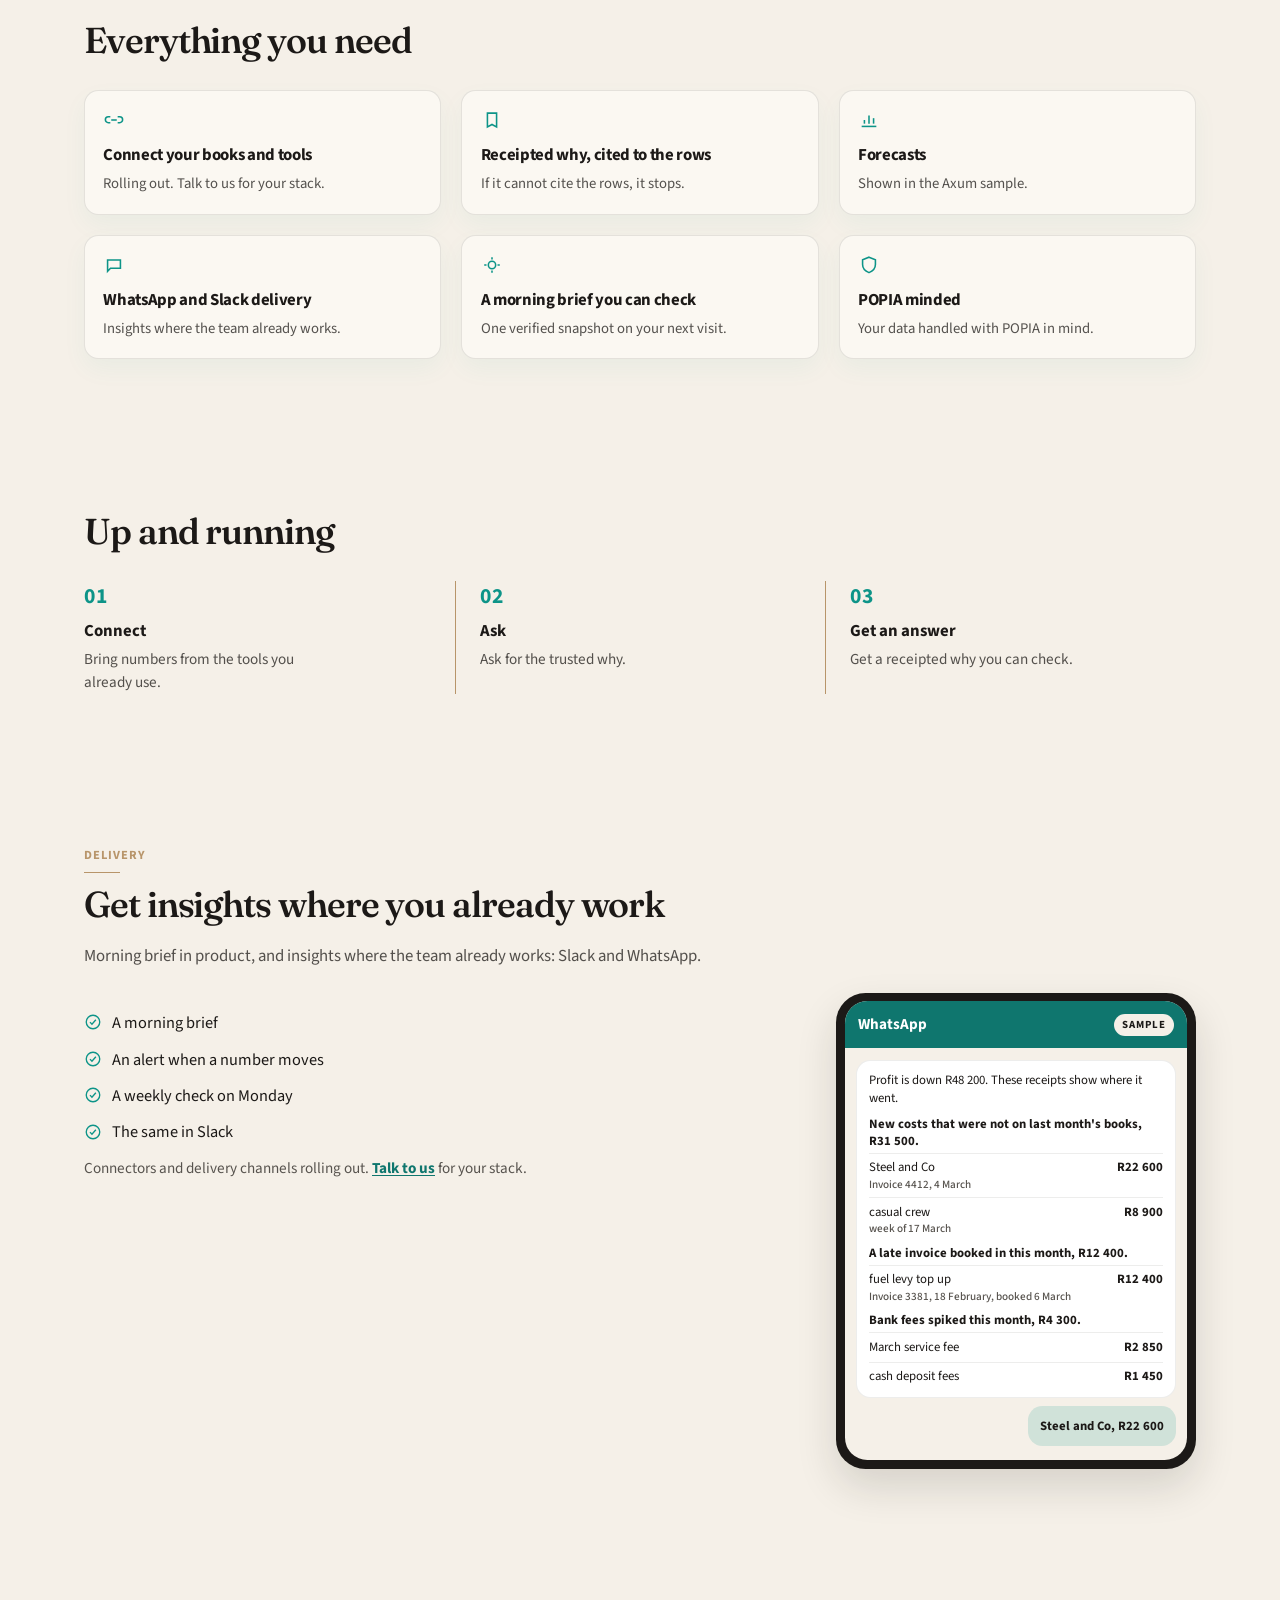
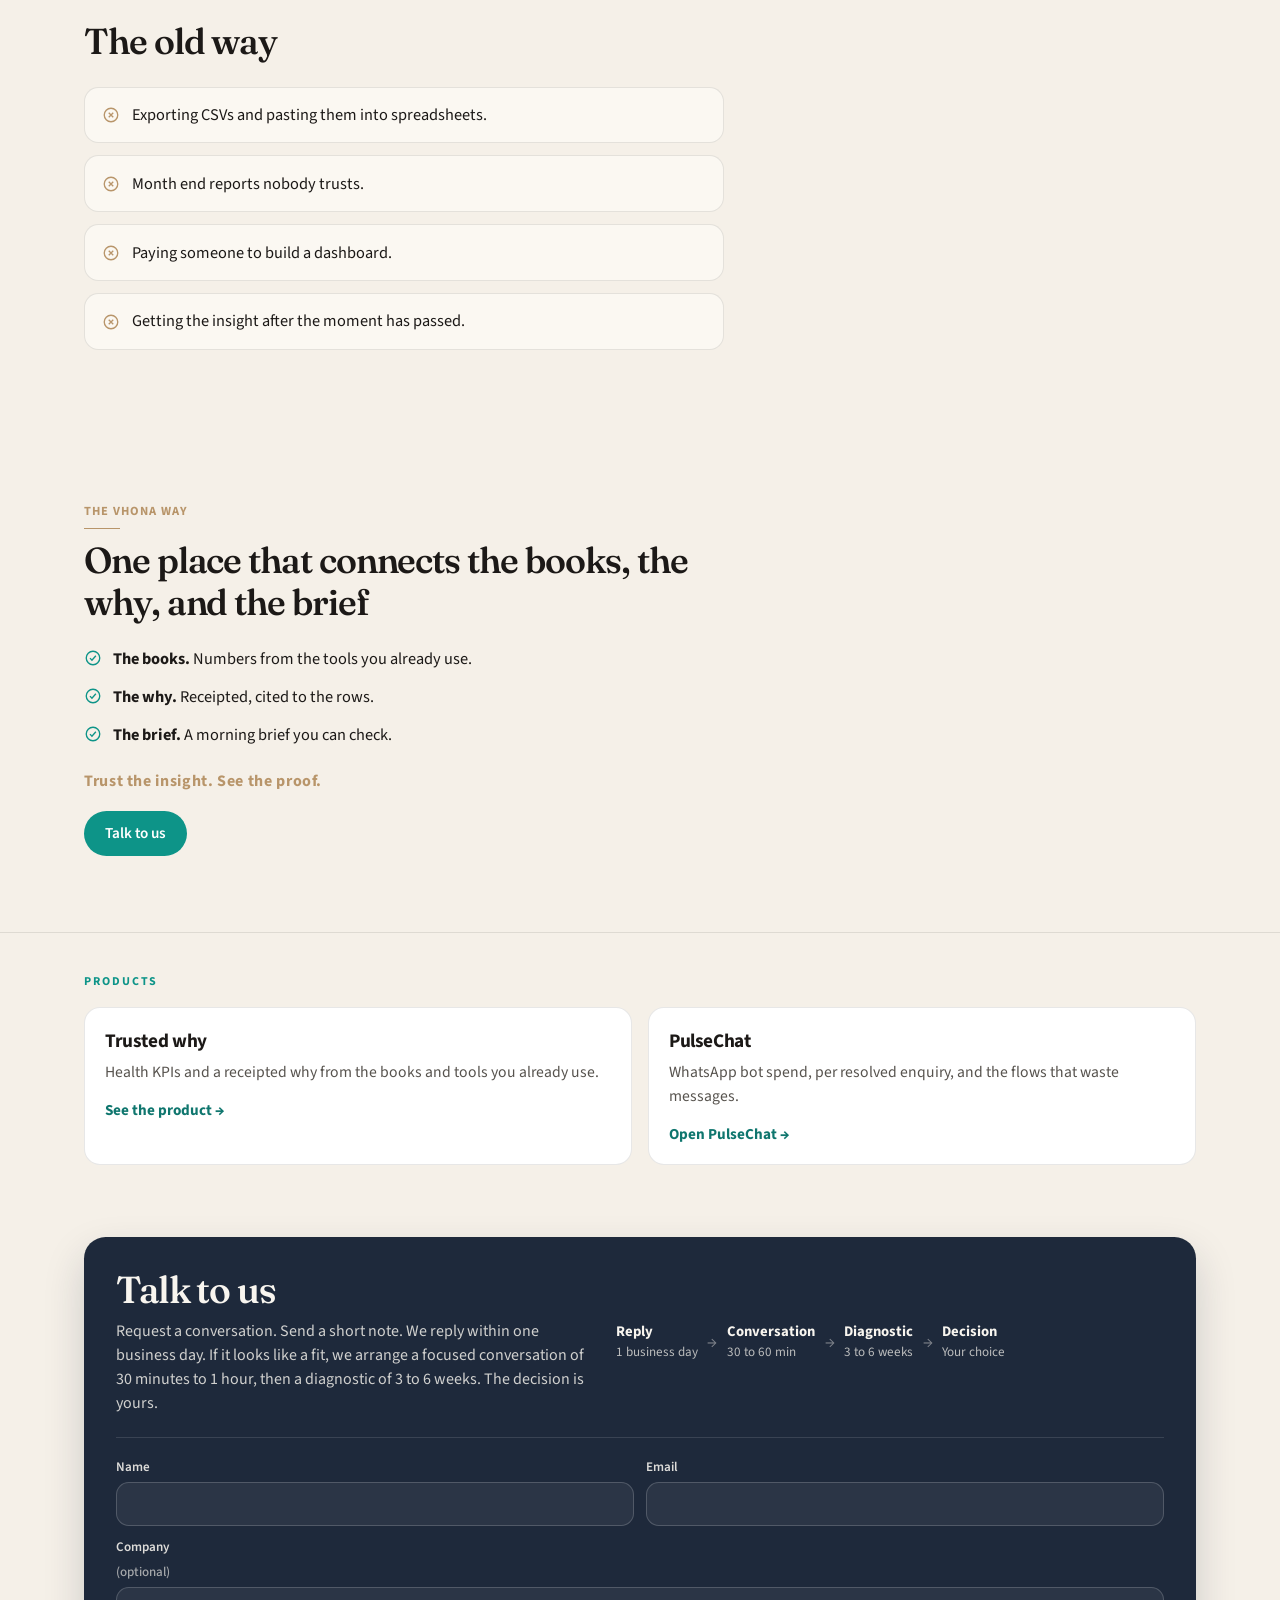
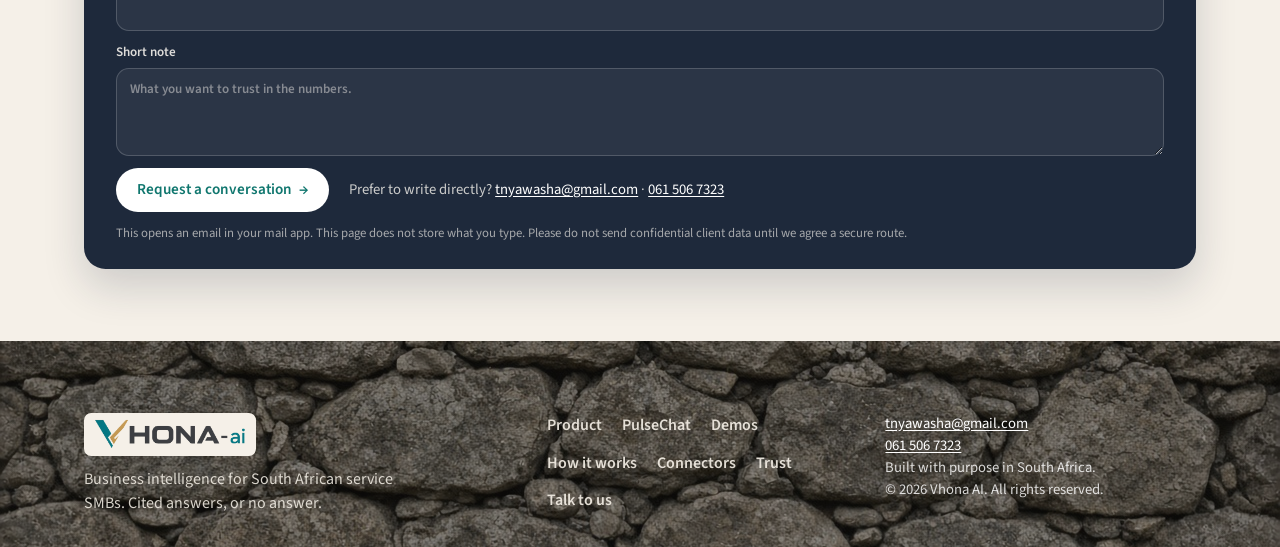
==== commit cba0150c: "Match the sample phone to the three books reasons. The WhatsApp sample now groups the same proof row" ====
--- a/docs/index.html
+++ b/docs/index.html
@@ -906,7 +906,11 @@
       background: rgba(13, 148, 136, 0.16);
       font-weight: 700;
     }
-    .bubble-lead { margin-bottom: 0.5rem; }
+    .bubble-lead { margin-bottom: 0.45rem; }
+    .proof-why {
+      margin: 0.55rem 0 0.15rem;
+      font-weight: 700;
+    }
     .proof {
       list-style: none;
       display: grid;
@@ -916,10 +920,11 @@
       display: grid;
       grid-template-columns: minmax(0, 1fr) auto;
       gap: 0.45rem;
-      align-items: baseline;
+      align-items: start;
       padding-top: 0.35rem;
       border-top: 1px solid rgba(28, 25, 23, 0.08);
     }
+    .proof li > span { min-width: 0; }
     .proof small {
       display: block;
       color: var(--muted);
@@ -1319,20 +1324,27 @@
                 </div>
                 <div class="phone-thread">
                   <div class="bubble in">
-                    <p class="bubble-lead">Profit is down R48&nbsp;200. These five rows were not on last month's books.</p>
+                    <p class="bubble-lead">Profit is down R48&nbsp;200. These receipts show where it went.</p>
+                    <p class="proof-why">New costs that were not on last month's books, R31&nbsp;500.</p>
                     <ul class="proof">
                       <li>
-                        <span>Steel and Co<small>Invoice 4412 · 4 March</small></span>
+                        <span>Steel and Co<small>Invoice 4412, 4 March</small></span>
                         <strong>R22&nbsp;600</strong>
-                      </li>
-                      <li>
-                        <span>fuel levy top up<small>11 March</small></span>
-                        <strong>R12&nbsp;400</strong>
                       </li>
                       <li>
                         <span>casual crew<small>week of 17 March</small></span>
                         <strong>R8&nbsp;900</strong>
                       </li>
+                    </ul>
+                    <p class="proof-why">A late invoice booked in this month, R12&nbsp;400.</p>
+                    <ul class="proof">
+                      <li>
+                        <span>fuel levy top up<small>Invoice 3381, 18 February, booked 6 March</small></span>
+                        <strong>R12&nbsp;400</strong>
+                      </li>
+                    </ul>
+                    <p class="proof-why">Bank fees spiked this month, R4&nbsp;300.</p>
+                    <ul class="proof">
                       <li>
                         <span>March service fee</span>
                         <strong>R2&nbsp;850</strong>
@@ -1382,15 +1394,15 @@
           <ul class="place-list">
             <li>
               <svg width="18" height="18" viewBox="0 0 24 24" fill="none" stroke="currentColor" stroke-width="1.8" aria-hidden="true"><circle cx="12" cy="12" r="9"/><path d="M8 12.2 10.6 15l5.2-6"/></svg>
-              <span>The books — numbers from the tools you already use.</span>
+              <span><strong>The books.</strong> Numbers from the tools you already use.</span>
             </li>
             <li>
               <svg width="18" height="18" viewBox="0 0 24 24" fill="none" stroke="currentColor" stroke-width="1.8" aria-hidden="true"><circle cx="12" cy="12" r="9"/><path d="M8 12.2 10.6 15l5.2-6"/></svg>
-              <span>The why — receipted, cited to the rows.</span>
+              <span><strong>The why.</strong> Receipted, cited to the rows.</span>
             </li>
             <li>
               <svg width="18" height="18" viewBox="0 0 24 24" fill="none" stroke="currentColor" stroke-width="1.8" aria-hidden="true"><circle cx="12" cy="12" r="9"/><path d="M8 12.2 10.6 15l5.2-6"/></svg>
-              <span>The brief — a morning brief you can check.</span>
+              <span><strong>The brief.</strong> A morning brief you can check.</span>
             </li>
           </ul>
           <p class="restore-close">Trust the insight. See the proof.</p>
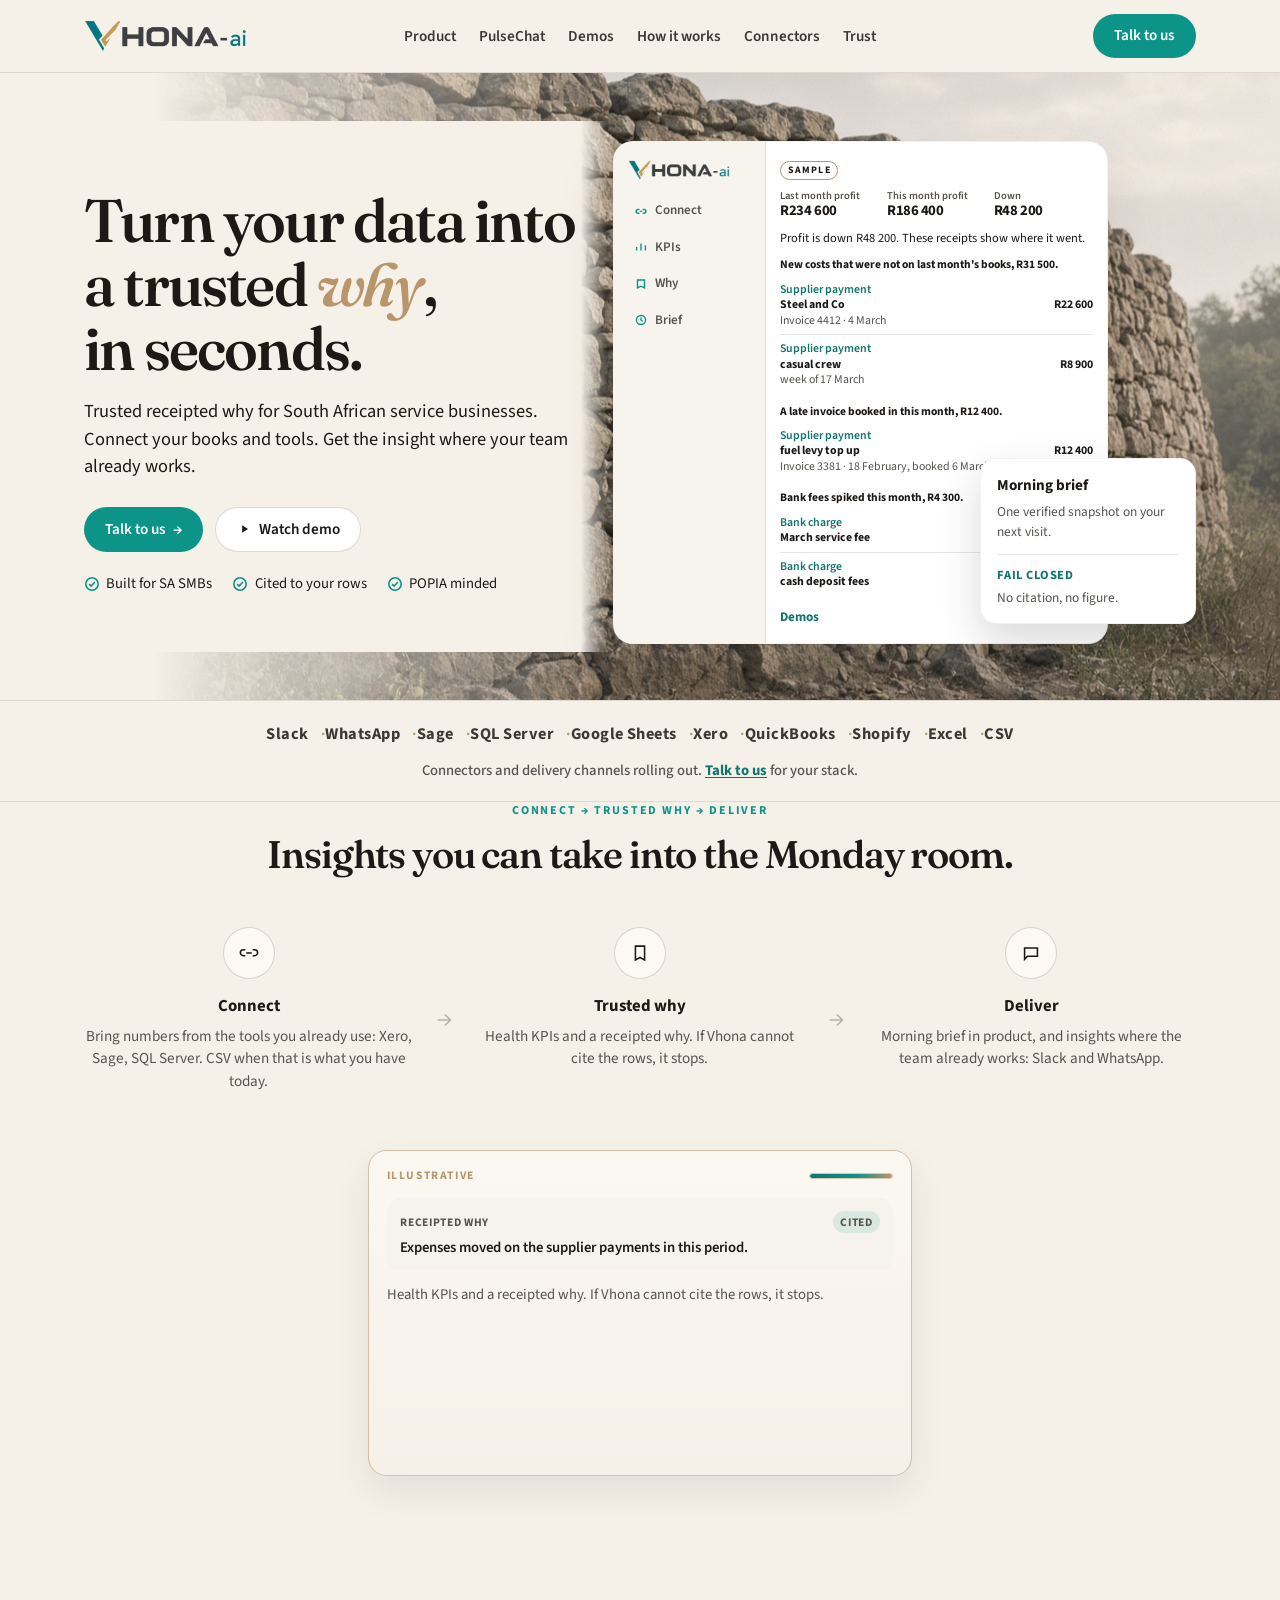
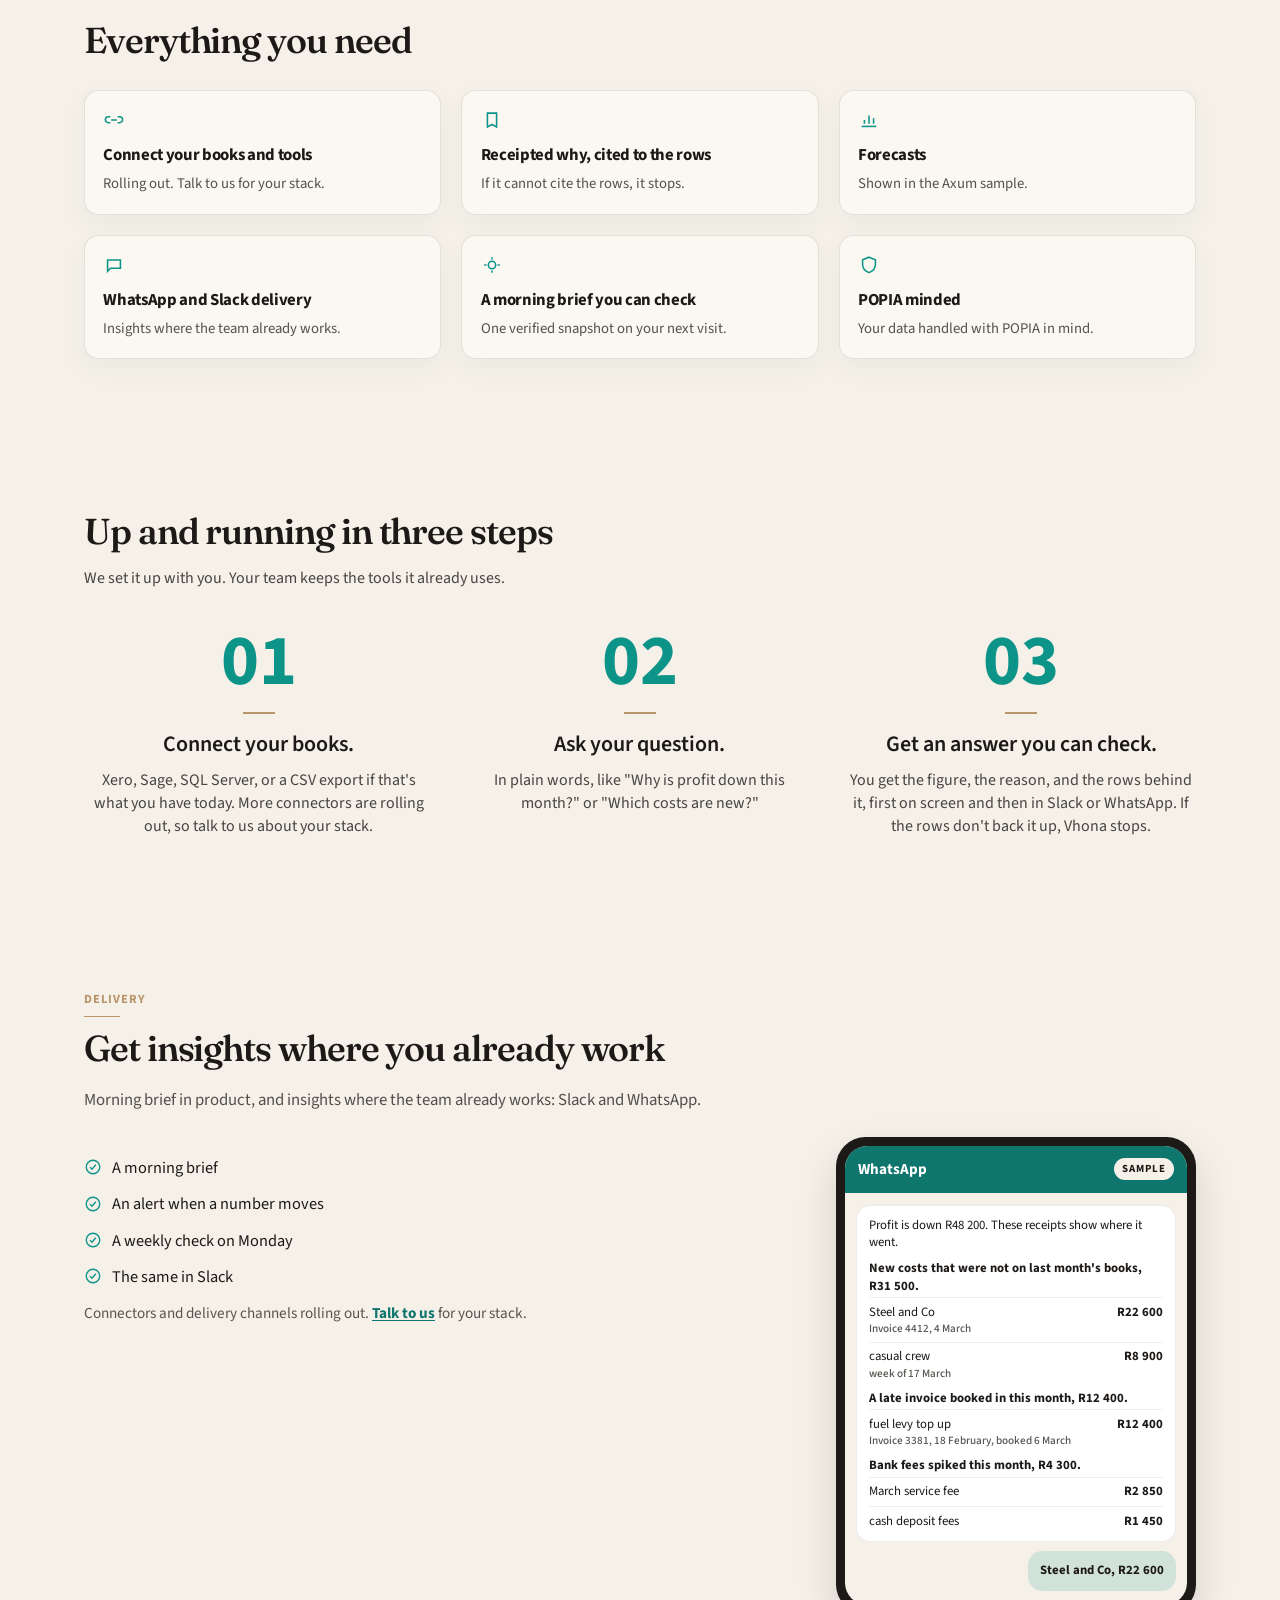
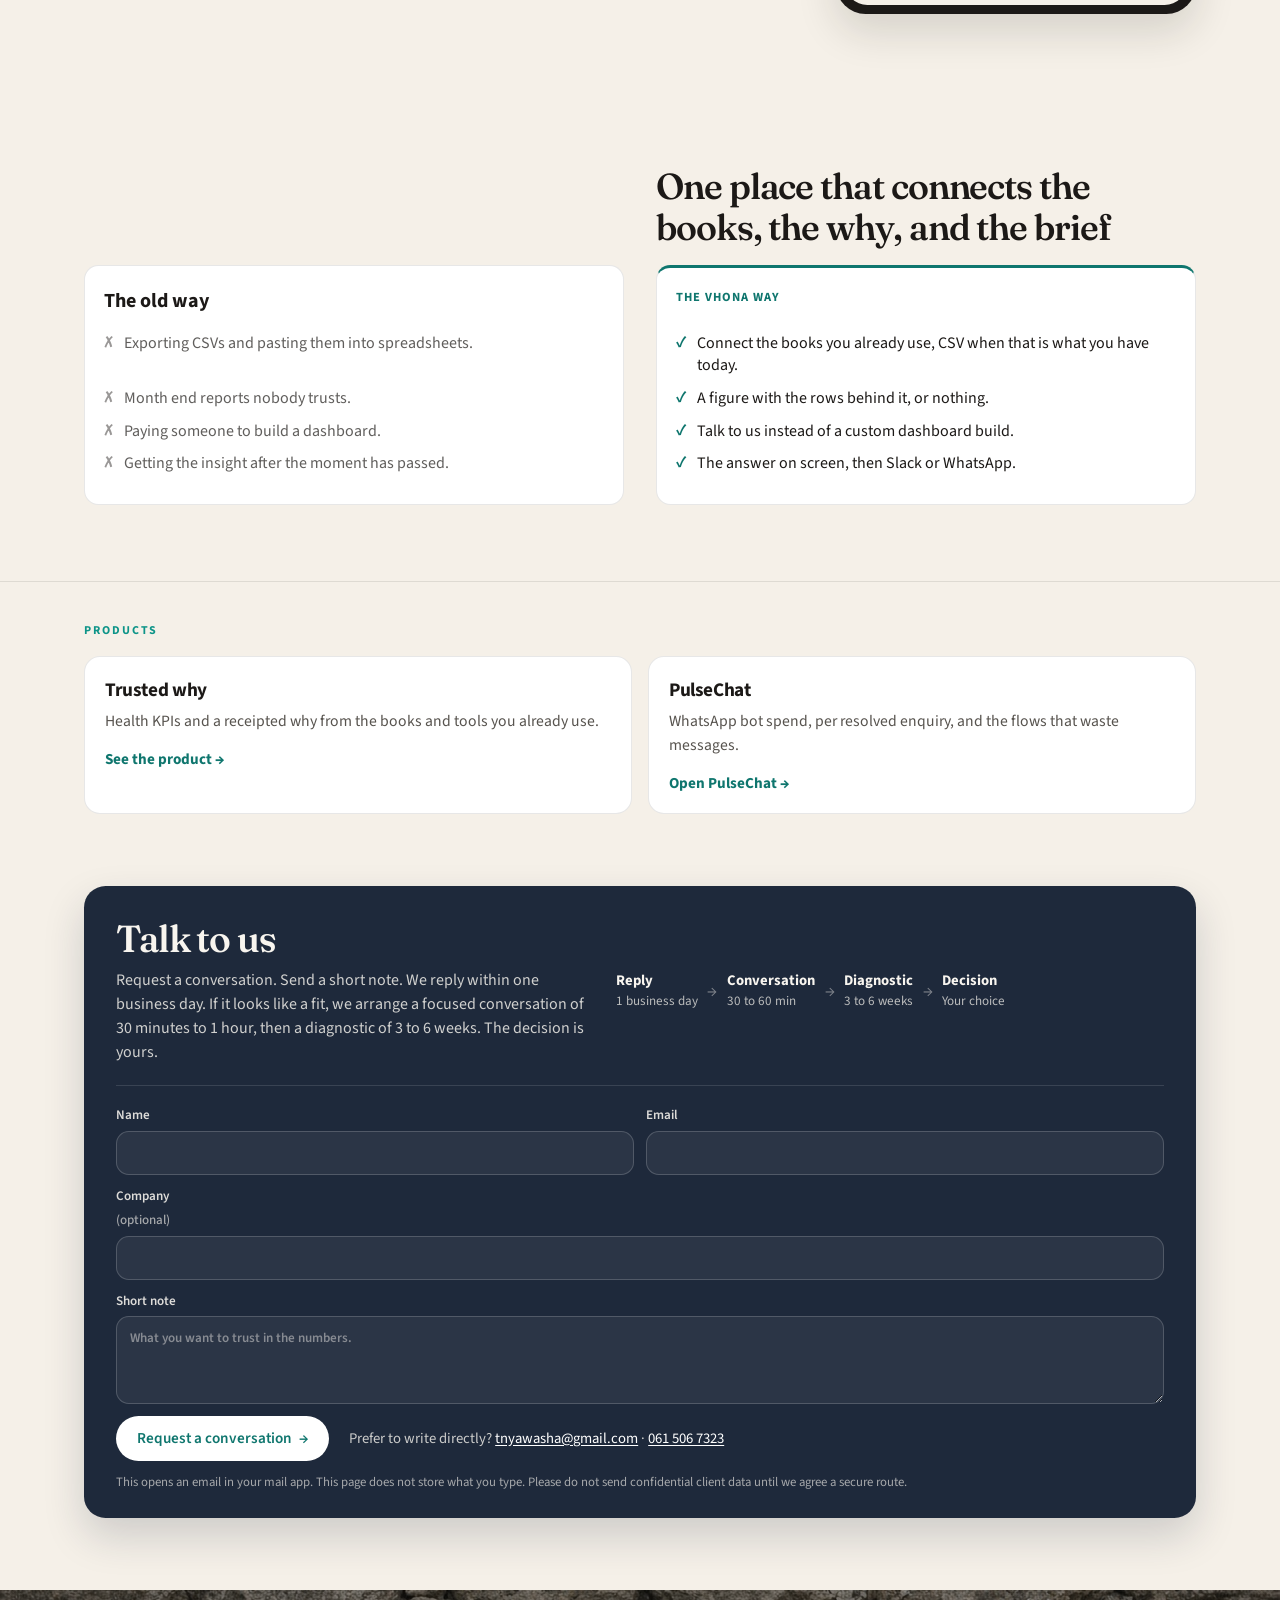
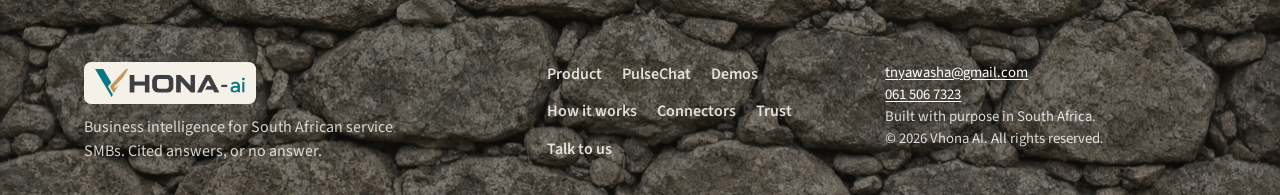
==== commit aec96a47: "Pair the old way with the Vhona way and expand the three steps. The two lists sit in equal cream col" ====
--- a/docs/index.html
+++ b/docs/index.html
@@ -789,29 +789,49 @@
       font-size: 0.92rem;
       line-height: 1.45;
     }
+    .run-block { text-align: center; }
+    .run-sub {
+      margin: 0.85rem auto 0;
+      max-width: 36rem;
+      color: rgba(28, 25, 23, 0.8);
+      font-size: 1rem;
+    }
     .run-steps {
       list-style: none;
       display: grid;
-      gap: 1.35rem;
-      margin-top: 1.75rem;
-    }
-    .run-steps li h3 {
-      font-size: 1.05rem;
-      font-weight: 700;
-      margin: 0.35rem 0 0.25rem;
-      color: var(--charcoal);
-    }
-    .run-steps li p {
-      color: rgba(28, 25, 23, 0.75);
-      font-size: 0.95rem;
-      max-width: 28ch;
+      gap: 2.75rem;
+      margin-top: 2.25rem;
     }
     .run-num {
       display: block;
-      color: var(--teal);
-      font-weight: 700;
-      font-size: 1.35rem;
-      letter-spacing: 0.04em;
+      color: #0D9488;
+      font-weight: 700;
+      font-size: 64px;
+      line-height: 1;
+      letter-spacing: 0;
+    }
+    .run-rule {
+      display: block;
+      width: 32px;
+      height: 2px;
+      margin: 0.85rem auto 0;
+      background: #B8956A;
+    }
+    .run-steps li h3 {
+      font-family: var(--sans);
+      font-size: 1.25rem;
+      font-weight: 600;
+      letter-spacing: 0;
+      margin: 0.9rem 0 0.45rem;
+      color: var(--charcoal);
+    }
+    .run-steps li p {
+      color: rgba(28, 25, 23, 0.8);
+      font-size: 1rem;
+      line-height: 1.45;
+      max-width: 26rem;
+      margin-left: auto;
+      margin-right: auto;
     }
     .restore-copy {
       margin-top: 1.15rem;
@@ -935,63 +955,91 @@
       font-variant-numeric: tabular-nums;
       white-space: nowrap;
     }
-    .old-list {
+    .way-pair-grid {
+      display: grid;
+      gap: 16px;
+    }
+    .way-headline { margin: 0; }
+    .way-card {
+      background: #fff;
+      border: 1px solid rgba(28, 25, 23, 0.1);
+      border-radius: 0.9rem;
+      padding: 1.25rem 1.2rem 1.15rem;
+    }
+    .way-card h3 {
+      font-family: var(--sans);
+      font-size: 1.25rem;
+      font-weight: 700;
+      letter-spacing: 0;
+      color: var(--charcoal);
+      margin: 0 0 0.9rem;
+    }
+    .way-eyebrow {
+      margin: 0 0 0.85rem;
+      color: #0F766E;
+      font-size: 0.78rem;
+      font-weight: 700;
+      letter-spacing: 0.08em;
+      text-transform: uppercase;
+    }
+    .way-vhona { border-top: 3px solid #0F766E; }
+    .way-lines {
       list-style: none;
       display: grid;
-      gap: 0.75rem;
-      margin-top: 1.5rem;
-      max-width: 40rem;
-    }
-    .old-list li {
-      display: grid;
-      grid-template-columns: auto minmax(0, 1fr);
-      gap: 0.75rem;
-      align-items: center;
-      background: #FBF8F2;
-      border: 1px solid rgba(28, 25, 23, 0.1);
-      border-radius: 0.9rem;
-      padding: 0.95rem 1.05rem;
-      color: var(--charcoal);
-      font-size: 1.02rem;
-    }
-    .old-list svg { color: var(--brass); }
-    .place-list {
-      list-style: none;
-      margin-top: 1.5rem;
-      display: grid;
       gap: 0.85rem;
-      max-width: 36rem;
-    }
-    .place-list li {
+    }
+    .way-lines li {
       display: grid;
       grid-template-columns: auto minmax(0, 1fr);
       gap: 0.7rem;
       align-items: start;
-      color: var(--charcoal);
-      font-size: 1.02rem;
-    }
-    .place-list svg { color: var(--teal); margin-top: 0.15rem; }
-    .restore-close {
-      margin-top: 1.35rem;
-      color: var(--brass);
-      font-weight: 700;
-      letter-spacing: 0.04em;
-    }
-    .restore-cta { margin-top: 1.15rem; }
+      font-size: 1rem;
+      line-height: 1.4;
+    }
+    .way-old .way-lines { color: rgba(28, 25, 23, 0.7); }
+    .way-old .way-mark { color: rgba(28, 25, 23, 0.45); }
+    .way-vhona .way-lines { color: var(--charcoal); }
+    .way-vhona .way-mark { color: #0F766E; }
+    .way-mark { font-weight: 700; line-height: 1.35; }
     @media (min-width: 560px) {
       .need-grid { grid-template-columns: 1fr 1fr; }
     }
     @media (min-width: 800px) {
       .restore-section { padding: 4.75rem 0; }
+      .run-block { text-align: left; }
+      .run-sub { margin-left: 0; margin-right: 0; }
       .run-steps {
         grid-template-columns: 1fr 1fr 1fr;
+        gap: 2rem;
+      }
+      .run-steps li { text-align: center; }
+      .run-steps li p { max-width: none; }
+      .run-num { font-size: 72px; }
+      .run-steps li h3 { font-size: 1.375rem; }
+      .way-pair-grid {
+        grid-template-columns: 1fr 1fr;
+        column-gap: 32px;
+        row-gap: 16px;
+        grid-template-rows: auto auto repeat(4, auto);
+        align-items: start;
+      }
+      .way-headline { grid-column: 2; grid-row: 1; align-self: end; }
+      .way-card {
+        display: grid;
+        grid-template-rows: subgrid;
+        grid-row: 2 / span 5;
+      }
+      .way-card h3,
+      .way-eyebrow { margin: 0; }
+      .way-old { grid-column: 1; }
+      .way-vhona { grid-column: 2; }
+      .way-lines {
+        display: grid;
+        grid-template-rows: subgrid;
+        grid-row: span 4;
         gap: 0;
       }
-      .run-steps li { padding-right: 1.25rem; }
-      .run-steps li + li {
-        border-left: 1px solid var(--brass);
-        padding-left: 1.5rem;
-      }
+      .way-lines li { padding-bottom: 0.65rem; }
     }
     @media (min-width: 960px) {
       .need-grid { grid-template-columns: repeat(3, minmax(0, 1fr)); gap: 1.25rem; }
@@ -1266,24 +1314,28 @@
         </div>
       </section>
 
-      <section class="restore-section" id="up-and-running" aria-labelledby="running-title">
+      <section class="restore-section run-block" id="up-and-running" aria-labelledby="running-title">
         <div class="wrap">
-          <h2 id="running-title">Up and running</h2>
+          <h2 id="running-title">Up and running in three steps</h2>
+          <p class="run-sub">We set it up with you. Your team keeps the tools it already uses.</p>
           <ol class="run-steps">
             <li>
               <span class="run-num">01</span>
-              <h3>Connect</h3>
-              <p>Bring numbers from the tools you already use.</p>
+              <span class="run-rule" aria-hidden="true"></span>
+              <h3>Connect your books.</h3>
+              <p>Xero, Sage, SQL Server, or a CSV export if that's what you have today. More connectors are rolling out, so talk to us about your stack.</p>
             </li>
             <li>
               <span class="run-num">02</span>
-              <h3>Ask</h3>
-              <p>Ask for the trusted why.</p>
+              <span class="run-rule" aria-hidden="true"></span>
+              <h3>Ask your question.</h3>
+              <p>In plain words, like "Why is profit down this month?" or "Which costs are new?"</p>
             </li>
             <li>
               <span class="run-num">03</span>
-              <h3>Get an answer</h3>
-              <p>Get a receipted why you can check.</p>
+              <span class="run-rule" aria-hidden="true"></span>
+              <h3>Get an answer you can check.</h3>
+              <p>You get the figure, the reason, and the rows behind it, first on screen and then in Slack or WhatsApp. If the rows don't back it up, Vhona stops.</p>
             </li>
           </ol>
         </div>
@@ -1363,50 +1415,27 @@
         </div>
       </section>
 
-      <section class="restore-section" id="old-way" aria-labelledby="old-way-title">
-        <div class="wrap">
-          <h2 id="old-way-title">The old way</h2>
-          <ul class="old-list">
-            <li>
-              <svg width="18" height="18" viewBox="0 0 24 24" fill="none" stroke="currentColor" stroke-width="1.8" aria-hidden="true"><circle cx="12" cy="12" r="9"/><path d="M9 9l6 6M15 9l-6 6"/></svg>
-              <span>Exporting CSVs and pasting them into spreadsheets.</span>
-            </li>
-            <li>
-              <svg width="18" height="18" viewBox="0 0 24 24" fill="none" stroke="currentColor" stroke-width="1.8" aria-hidden="true"><circle cx="12" cy="12" r="9"/><path d="M9 9l6 6M15 9l-6 6"/></svg>
-              <span>Month end reports nobody trusts.</span>
-            </li>
-            <li>
-              <svg width="18" height="18" viewBox="0 0 24 24" fill="none" stroke="currentColor" stroke-width="1.8" aria-hidden="true"><circle cx="12" cy="12" r="9"/><path d="M9 9l6 6M15 9l-6 6"/></svg>
-              <span>Paying someone to build a dashboard.</span>
-            </li>
-            <li>
-              <svg width="18" height="18" viewBox="0 0 24 24" fill="none" stroke="currentColor" stroke-width="1.8" aria-hidden="true"><circle cx="12" cy="12" r="9"/><path d="M9 9l6 6M15 9l-6 6"/></svg>
-              <span>Getting the insight after the moment has passed.</span>
-            </li>
-          </ul>
-        </div>
-      </section>
-
       <section class="restore-section" id="about" aria-labelledby="place-title">
-        <div class="wrap">
-          <p class="restore-eyebrow">The Vhona way</p>
-          <h2 id="place-title">One place that connects the books, the why, and the brief</h2>
-          <ul class="place-list">
-            <li>
-              <svg width="18" height="18" viewBox="0 0 24 24" fill="none" stroke="currentColor" stroke-width="1.8" aria-hidden="true"><circle cx="12" cy="12" r="9"/><path d="M8 12.2 10.6 15l5.2-6"/></svg>
-              <span><strong>The books.</strong> Numbers from the tools you already use.</span>
-            </li>
-            <li>
-              <svg width="18" height="18" viewBox="0 0 24 24" fill="none" stroke="currentColor" stroke-width="1.8" aria-hidden="true"><circle cx="12" cy="12" r="9"/><path d="M8 12.2 10.6 15l5.2-6"/></svg>
-              <span><strong>The why.</strong> Receipted, cited to the rows.</span>
-            </li>
-            <li>
-              <svg width="18" height="18" viewBox="0 0 24 24" fill="none" stroke="currentColor" stroke-width="1.8" aria-hidden="true"><circle cx="12" cy="12" r="9"/><path d="M8 12.2 10.6 15l5.2-6"/></svg>
-              <span><strong>The brief.</strong> A morning brief you can check.</span>
-            </li>
-          </ul>
-          <p class="restore-close">Trust the insight. See the proof.</p>
-          <a class="btn btn-teal restore-cta" href="#contact">Talk to us</a>
+        <div class="wrap way-pair-grid">
+          <article class="way-card way-old">
+            <h3>The old way</h3>
+            <ul class="way-lines">
+              <li><span class="way-mark" aria-hidden="true">✗</span><span>Exporting CSVs and pasting them into spreadsheets.</span></li>
+              <li><span class="way-mark" aria-hidden="true">✗</span><span>Month end reports nobody trusts.</span></li>
+              <li><span class="way-mark" aria-hidden="true">✗</span><span>Paying someone to build a dashboard.</span></li>
+              <li><span class="way-mark" aria-hidden="true">✗</span><span>Getting the insight after the moment has passed.</span></li>
+            </ul>
+          </article>
+          <h2 class="way-headline" id="place-title">One place that connects the books, the why, and the brief</h2>
+          <article class="way-card way-vhona">
+            <p class="way-eyebrow">The Vhona way</p>
+            <ul class="way-lines">
+              <li><span class="way-mark" aria-hidden="true">✓</span><span>Connect the books you already use, CSV when that is what you have today.</span></li>
+              <li><span class="way-mark" aria-hidden="true">✓</span><span>A figure with the rows behind it, or nothing.</span></li>
+              <li><span class="way-mark" aria-hidden="true">✓</span><span>Talk to us instead of a custom dashboard build.</span></li>
+              <li><span class="way-mark" aria-hidden="true">✓</span><span>The answer on screen, then Slack or WhatsApp.</span></li>
+            </ul>
+          </article>
         </div>
       </section>
     </div>
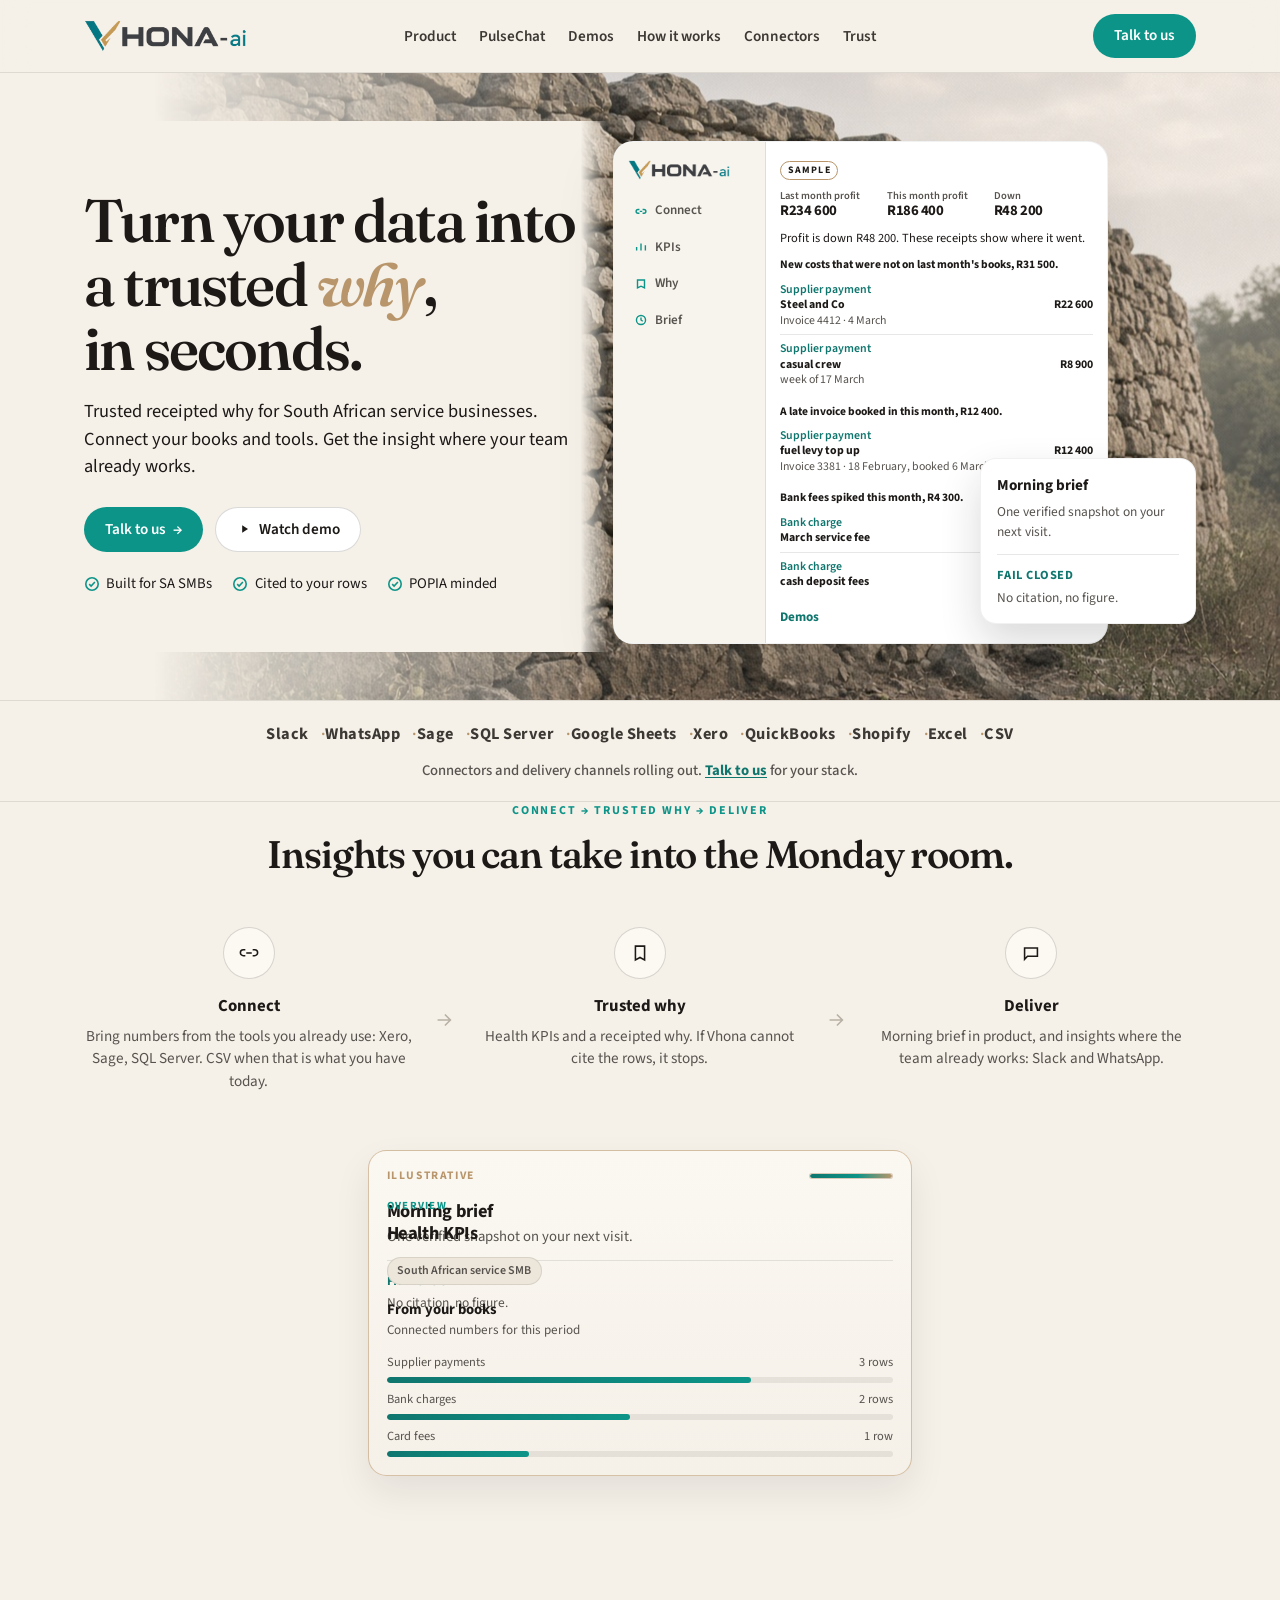
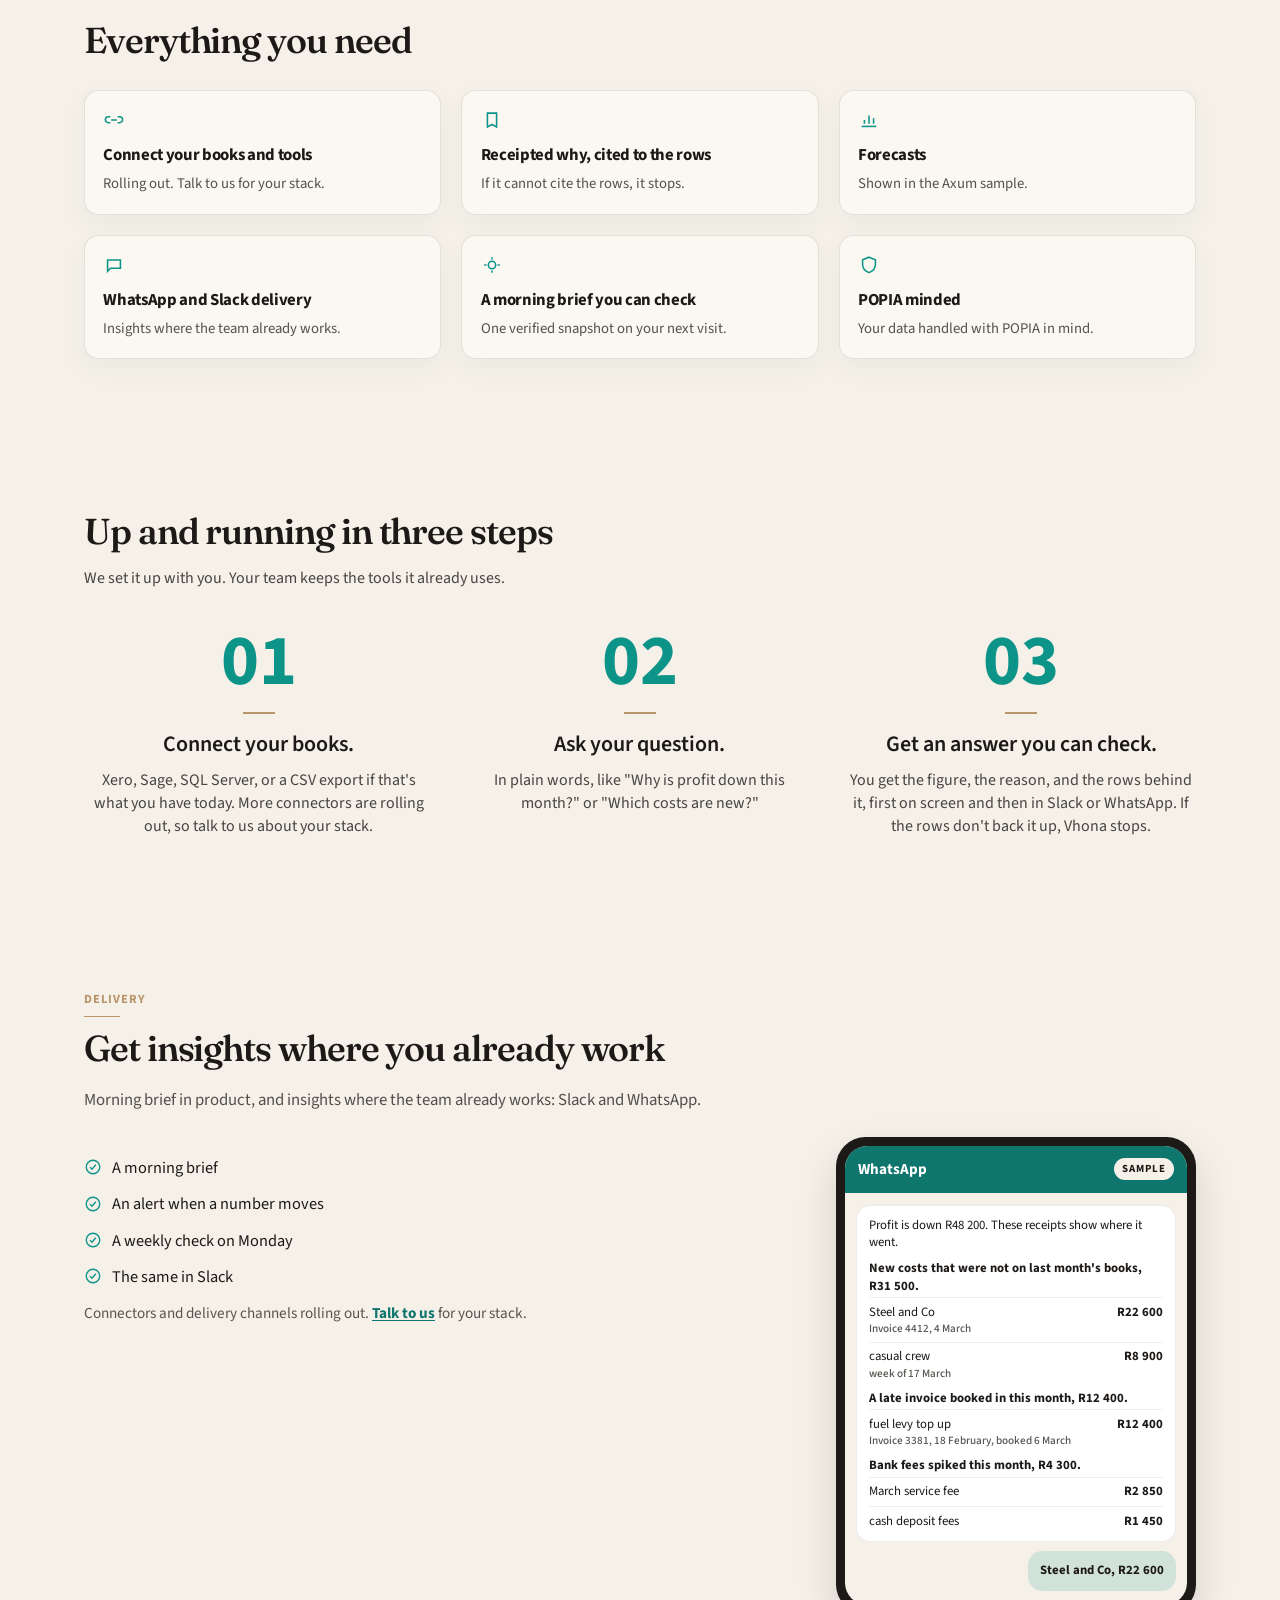
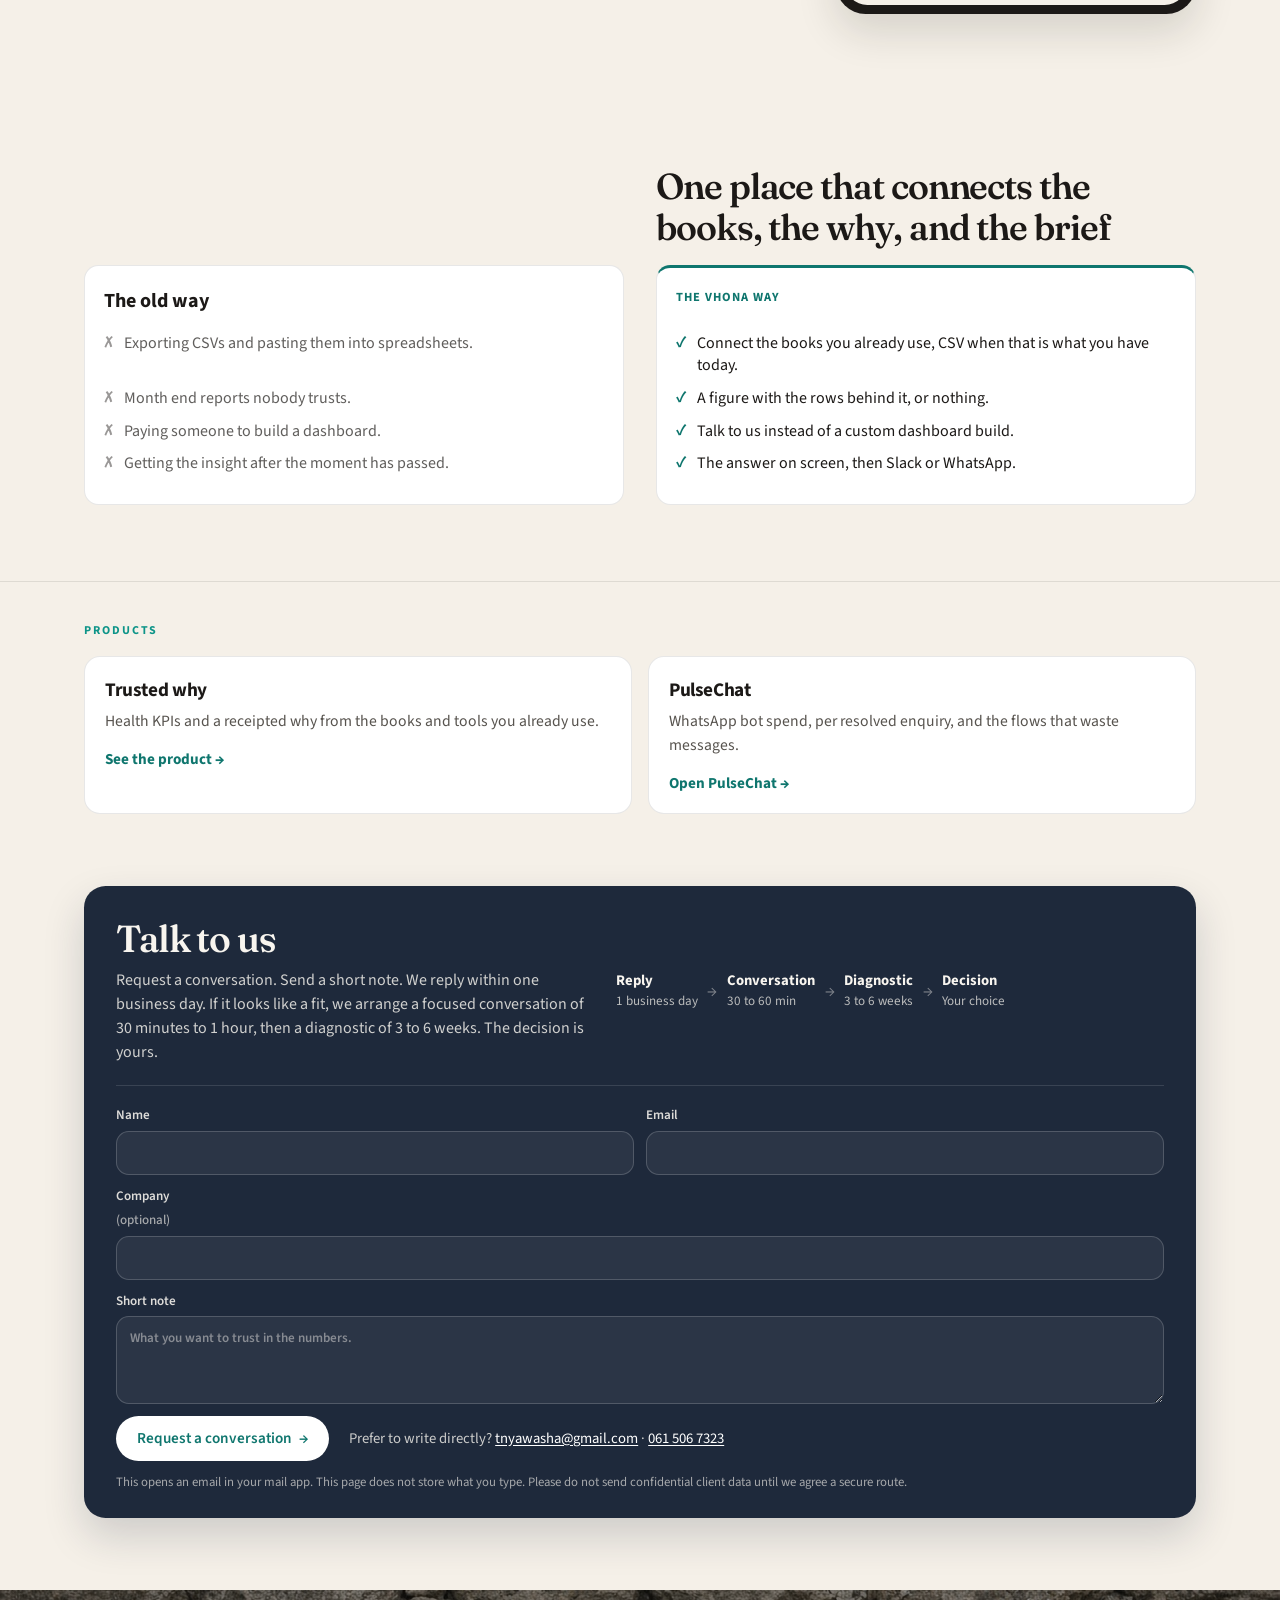
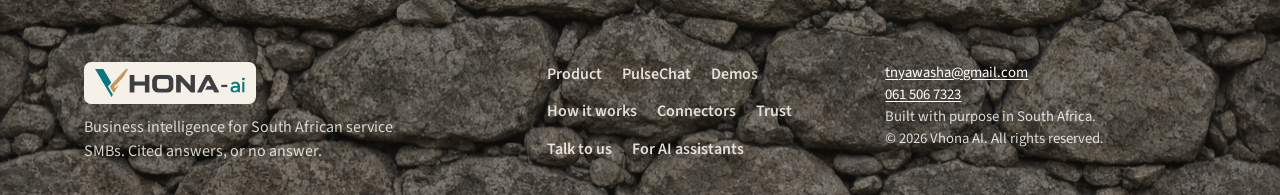
==== commit 4154eb1d: "Add an assistants page and real crawler files. Serve /assistants/ as plain text for agents, link it " ====
--- a/docs/index.html
+++ b/docs/index.html
@@ -1516,6 +1516,7 @@
         <a href="#connectors">Connectors</a>
         <a href="#about">Trust</a>
         <a href="#contact">Talk to us</a>
+        <a href="/assistants/">For AI assistants</a>
       </nav>
       <div class="foot-meta lift">
         <span><a href="mailto:tnyawasha@gmail.com">tnyawasha@gmail.com</a></span>
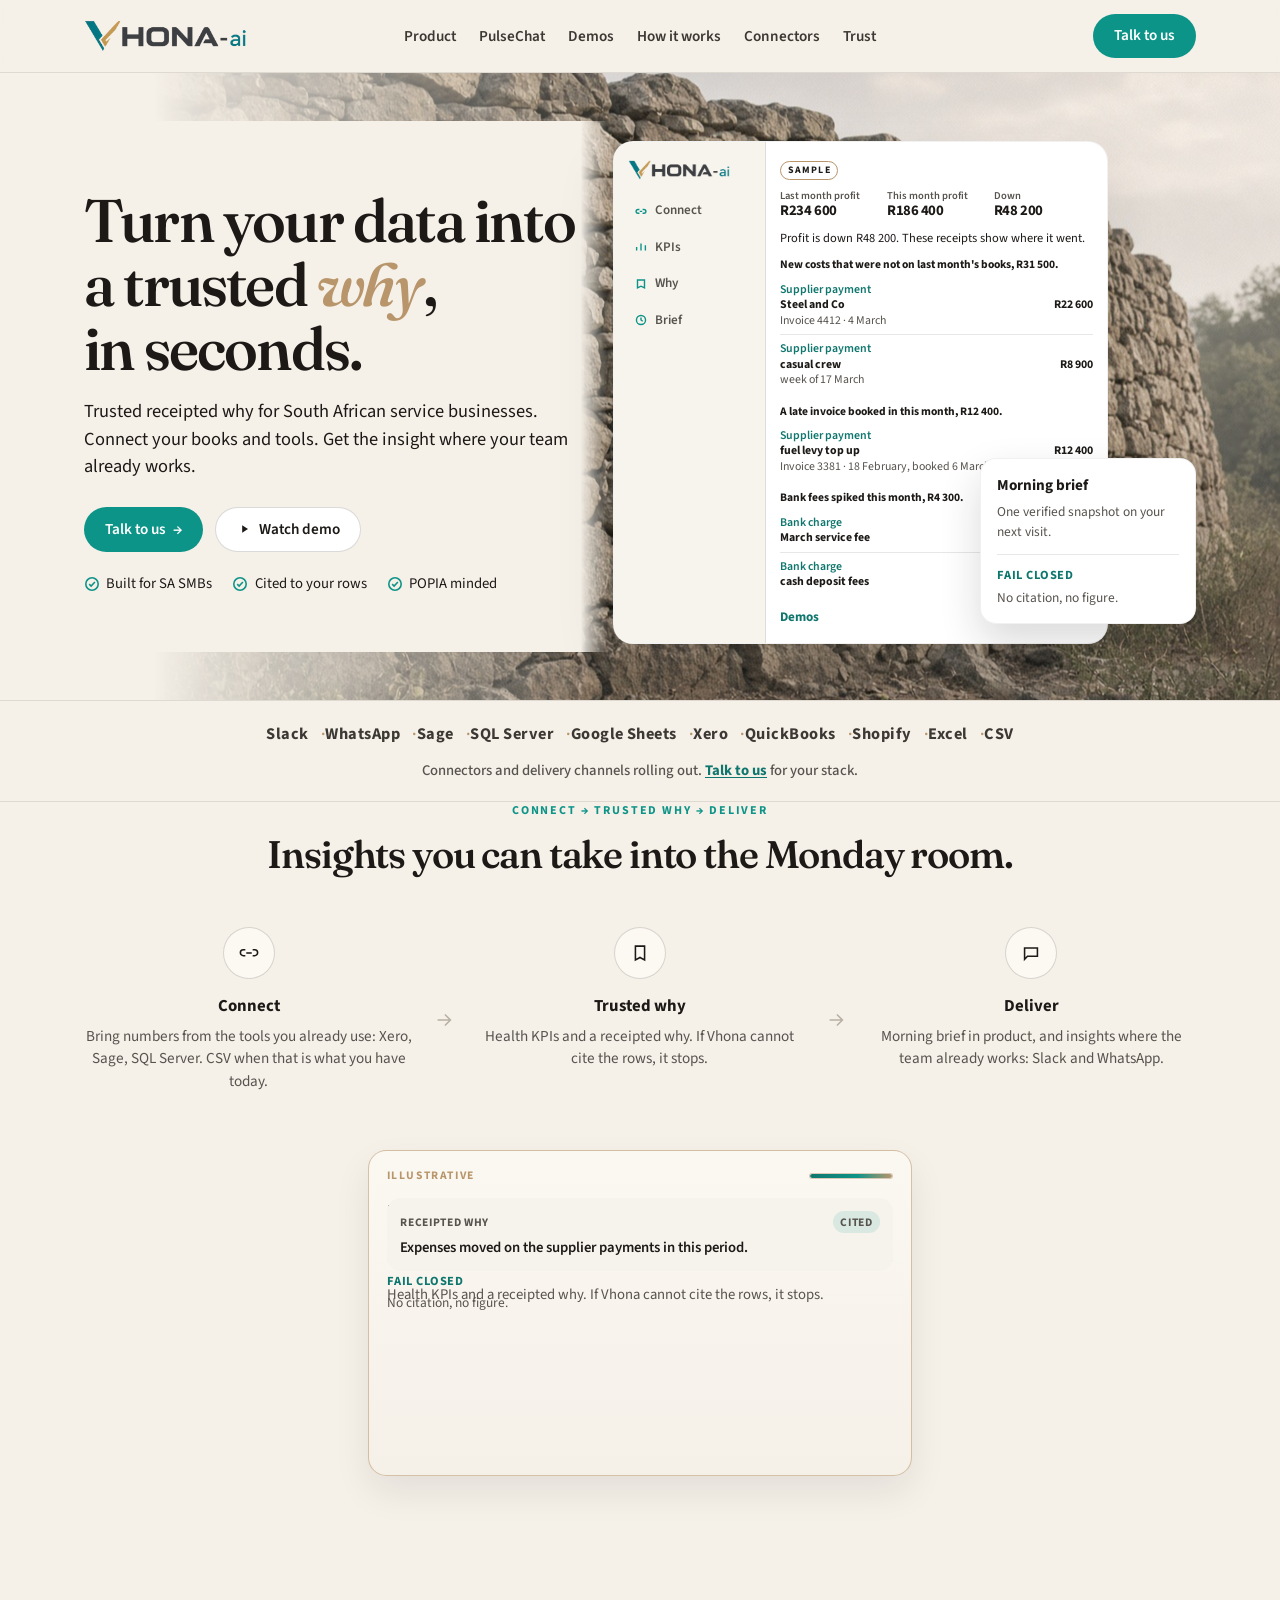
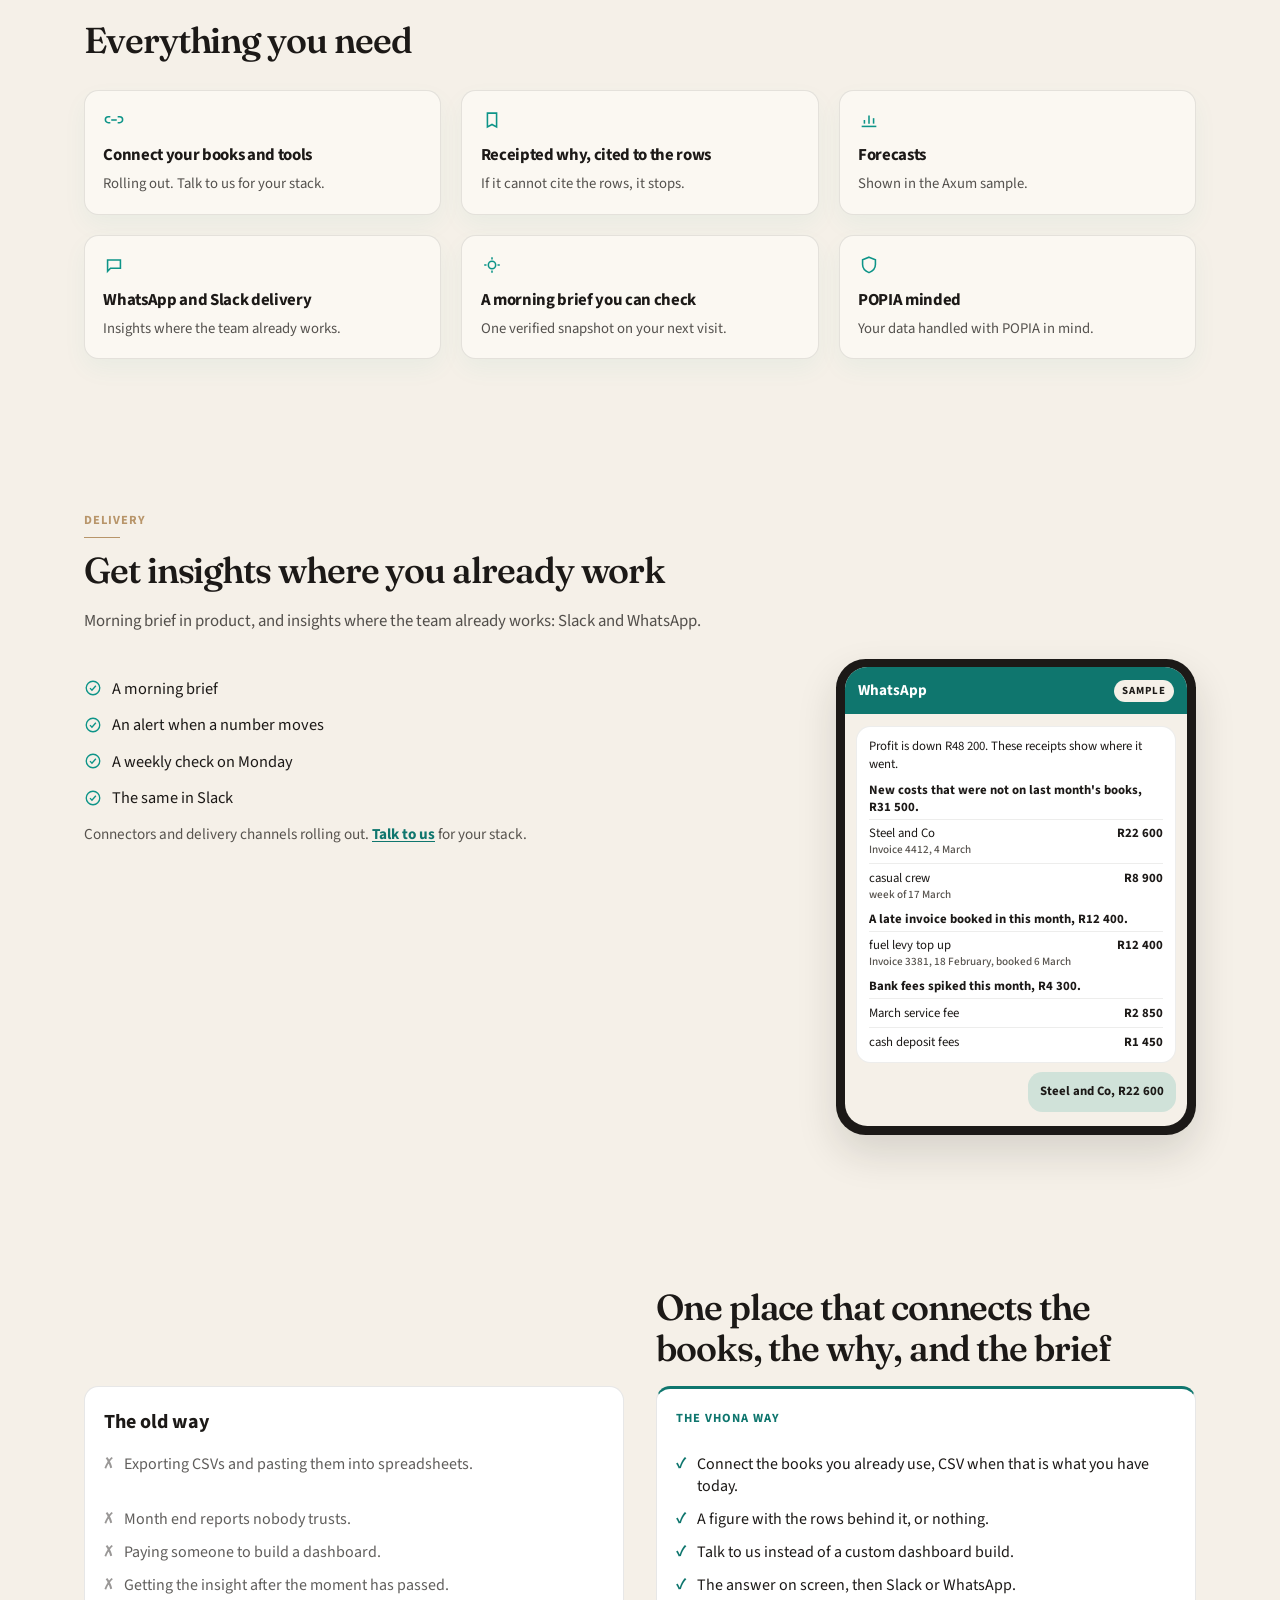
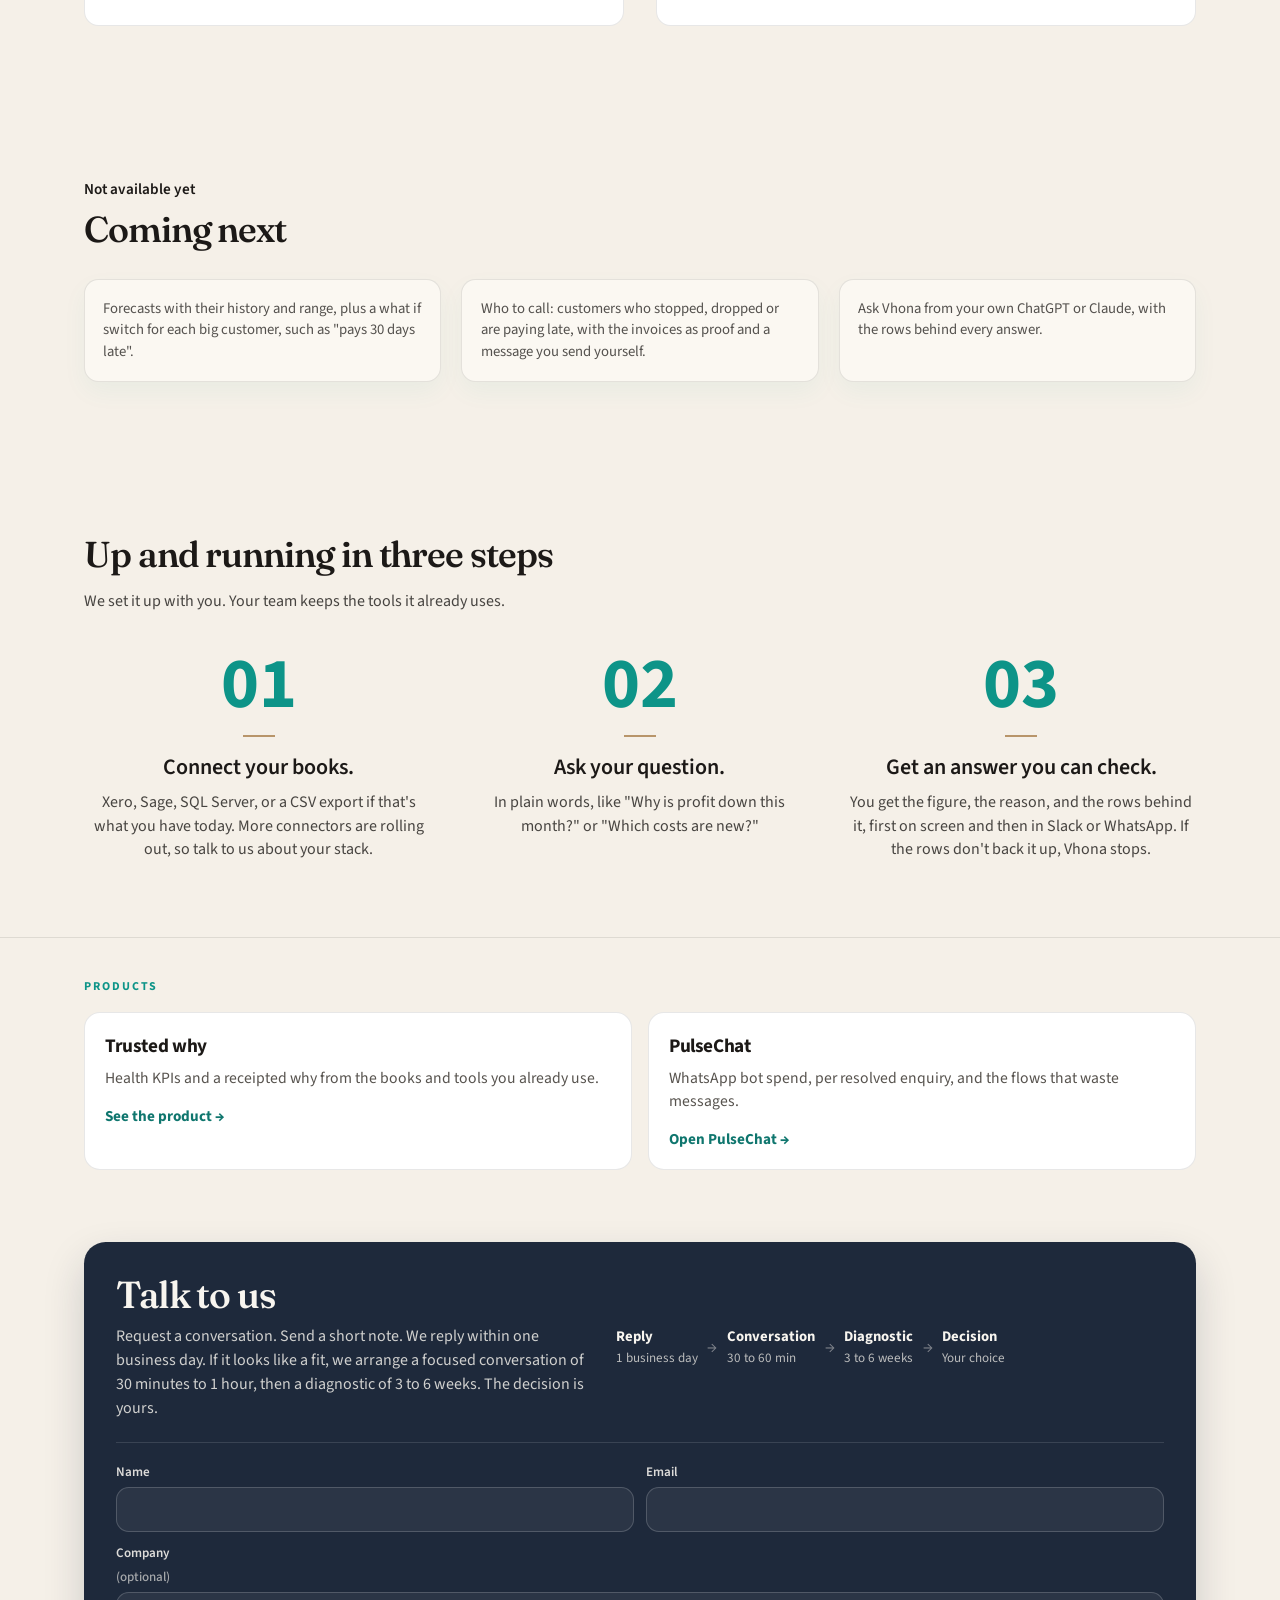
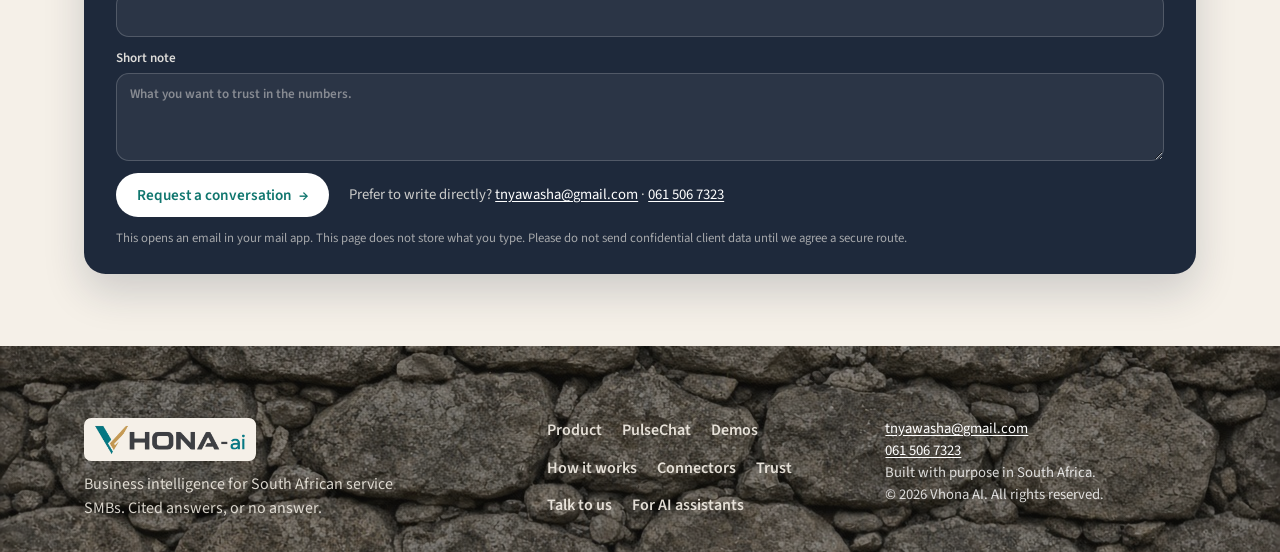
==== commit f68e1325: "Refresh Coming next and add it to the homepage. The assistants list uses the final three lines, and " ====
--- a/docs/index.html
+++ b/docs/index.html
@@ -788,6 +788,12 @@
       color: rgba(28, 25, 23, 0.75);
       font-size: 0.92rem;
       line-height: 1.45;
+    }
+    .coming-eyebrow {
+      margin: 0 0 0.55rem;
+      color: #1C1917;
+      font-size: 0.95rem;
+      font-weight: 600;
     }
     .run-block { text-align: center; }
     .run-sub {
@@ -1314,33 +1320,6 @@
         </div>
       </section>
 
-      <section class="restore-section run-block" id="up-and-running" aria-labelledby="running-title">
-        <div class="wrap">
-          <h2 id="running-title">Up and running in three steps</h2>
-          <p class="run-sub">We set it up with you. Your team keeps the tools it already uses.</p>
-          <ol class="run-steps">
-            <li>
-              <span class="run-num">01</span>
-              <span class="run-rule" aria-hidden="true"></span>
-              <h3>Connect your books.</h3>
-              <p>Xero, Sage, SQL Server, or a CSV export if that's what you have today. More connectors are rolling out, so talk to us about your stack.</p>
-            </li>
-            <li>
-              <span class="run-num">02</span>
-              <span class="run-rule" aria-hidden="true"></span>
-              <h3>Ask your question.</h3>
-              <p>In plain words, like "Why is profit down this month?" or "Which costs are new?"</p>
-            </li>
-            <li>
-              <span class="run-num">03</span>
-              <span class="run-rule" aria-hidden="true"></span>
-              <h3>Get an answer you can check.</h3>
-              <p>You get the figure, the reason, and the rows behind it, first on screen and then in Slack or WhatsApp. If the rows don't back it up, Vhona stops.</p>
-            </li>
-          </ol>
-        </div>
-      </section>
-
       <section class="restore-section" id="delivery" aria-labelledby="delivery-title">
         <div class="wrap">
           <p class="restore-eyebrow">Delivery</p>
@@ -1436,6 +1415,51 @@
               <li><span class="way-mark" aria-hidden="true">✓</span><span>The answer on screen, then Slack or WhatsApp.</span></li>
             </ul>
           </article>
+        </div>
+      </section>
+
+      <section class="restore-section" id="coming-next" aria-labelledby="coming-next-title">
+        <div class="wrap">
+          <p class="coming-eyebrow">Not available yet</p>
+          <h2 id="coming-next-title">Coming next</h2>
+          <ul class="need-grid">
+            <li class="need-card">
+              <p>Forecasts with their history and range, plus a what if switch for each big customer, such as "pays 30 days late".</p>
+            </li>
+            <li class="need-card">
+              <p>Who to call: customers who stopped, dropped or are paying late, with the invoices as proof and a message you send yourself.</p>
+            </li>
+            <li class="need-card">
+              <p>Ask Vhona from your own ChatGPT or Claude, with the rows behind every answer.</p>
+            </li>
+          </ul>
+        </div>
+      </section>
+
+      <section class="restore-section run-block" id="up-and-running" aria-labelledby="running-title">
+        <div class="wrap">
+          <h2 id="running-title">Up and running in three steps</h2>
+          <p class="run-sub">We set it up with you. Your team keeps the tools it already uses.</p>
+          <ol class="run-steps">
+            <li>
+              <span class="run-num">01</span>
+              <span class="run-rule" aria-hidden="true"></span>
+              <h3>Connect your books.</h3>
+              <p>Xero, Sage, SQL Server, or a CSV export if that's what you have today. More connectors are rolling out, so talk to us about your stack.</p>
+            </li>
+            <li>
+              <span class="run-num">02</span>
+              <span class="run-rule" aria-hidden="true"></span>
+              <h3>Ask your question.</h3>
+              <p>In plain words, like "Why is profit down this month?" or "Which costs are new?"</p>
+            </li>
+            <li>
+              <span class="run-num">03</span>
+              <span class="run-rule" aria-hidden="true"></span>
+              <h3>Get an answer you can check.</h3>
+              <p>You get the figure, the reason, and the rows behind it, first on screen and then in Slack or WhatsApp. If the rows don't back it up, Vhona stops.</p>
+            </li>
+          </ol>
         </div>
       </section>
     </div>
